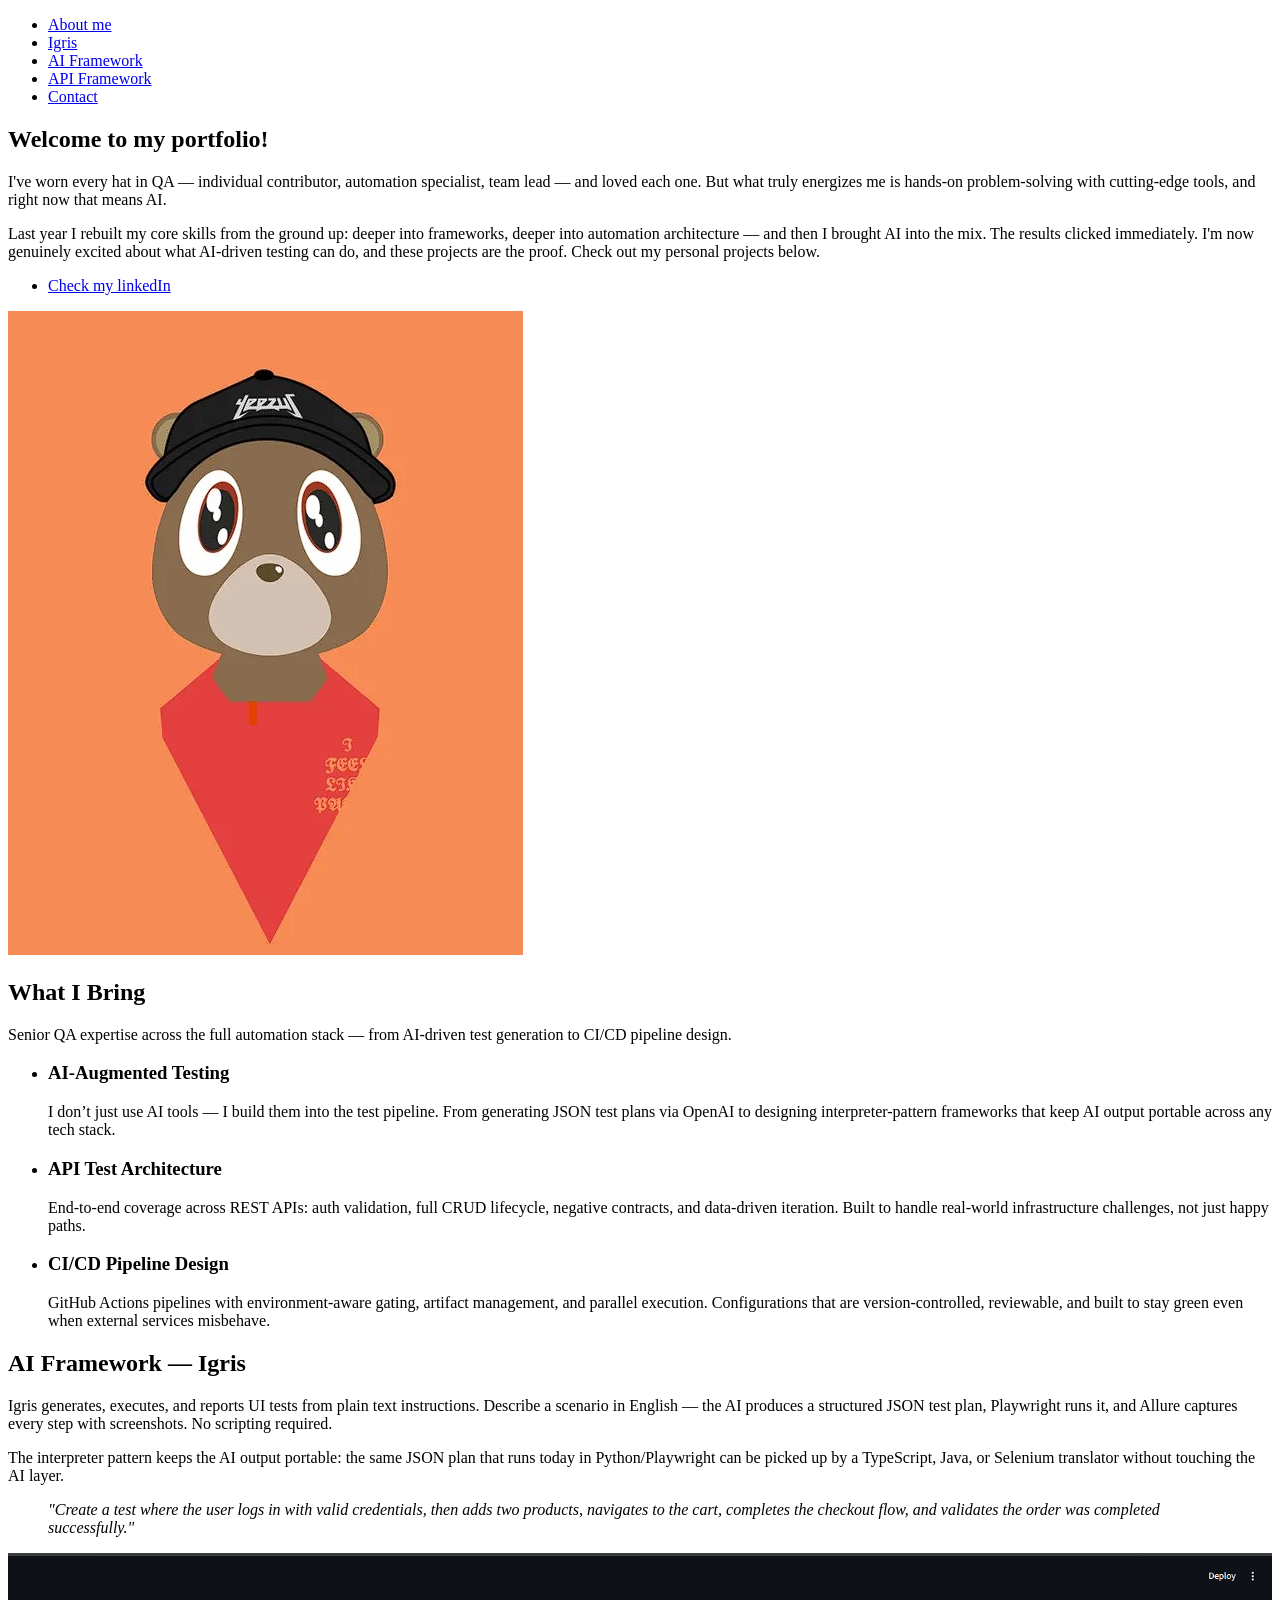
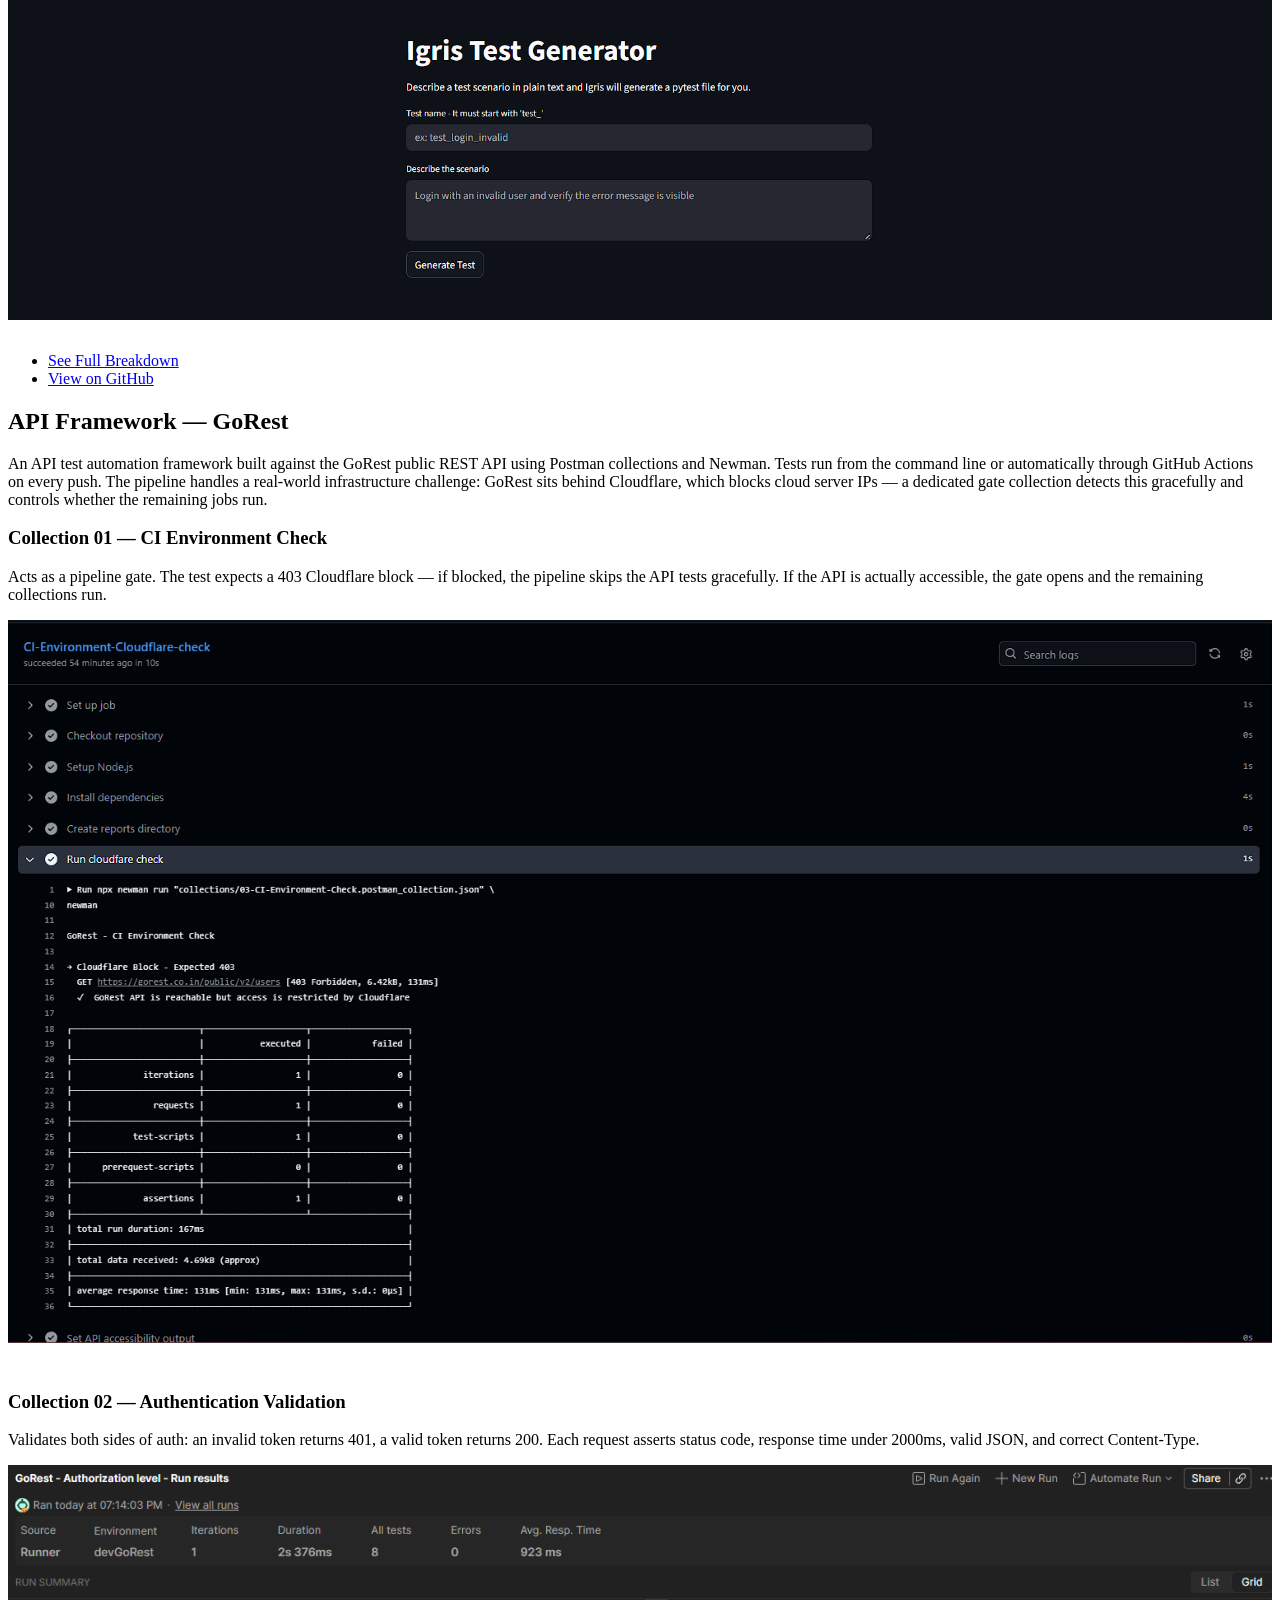
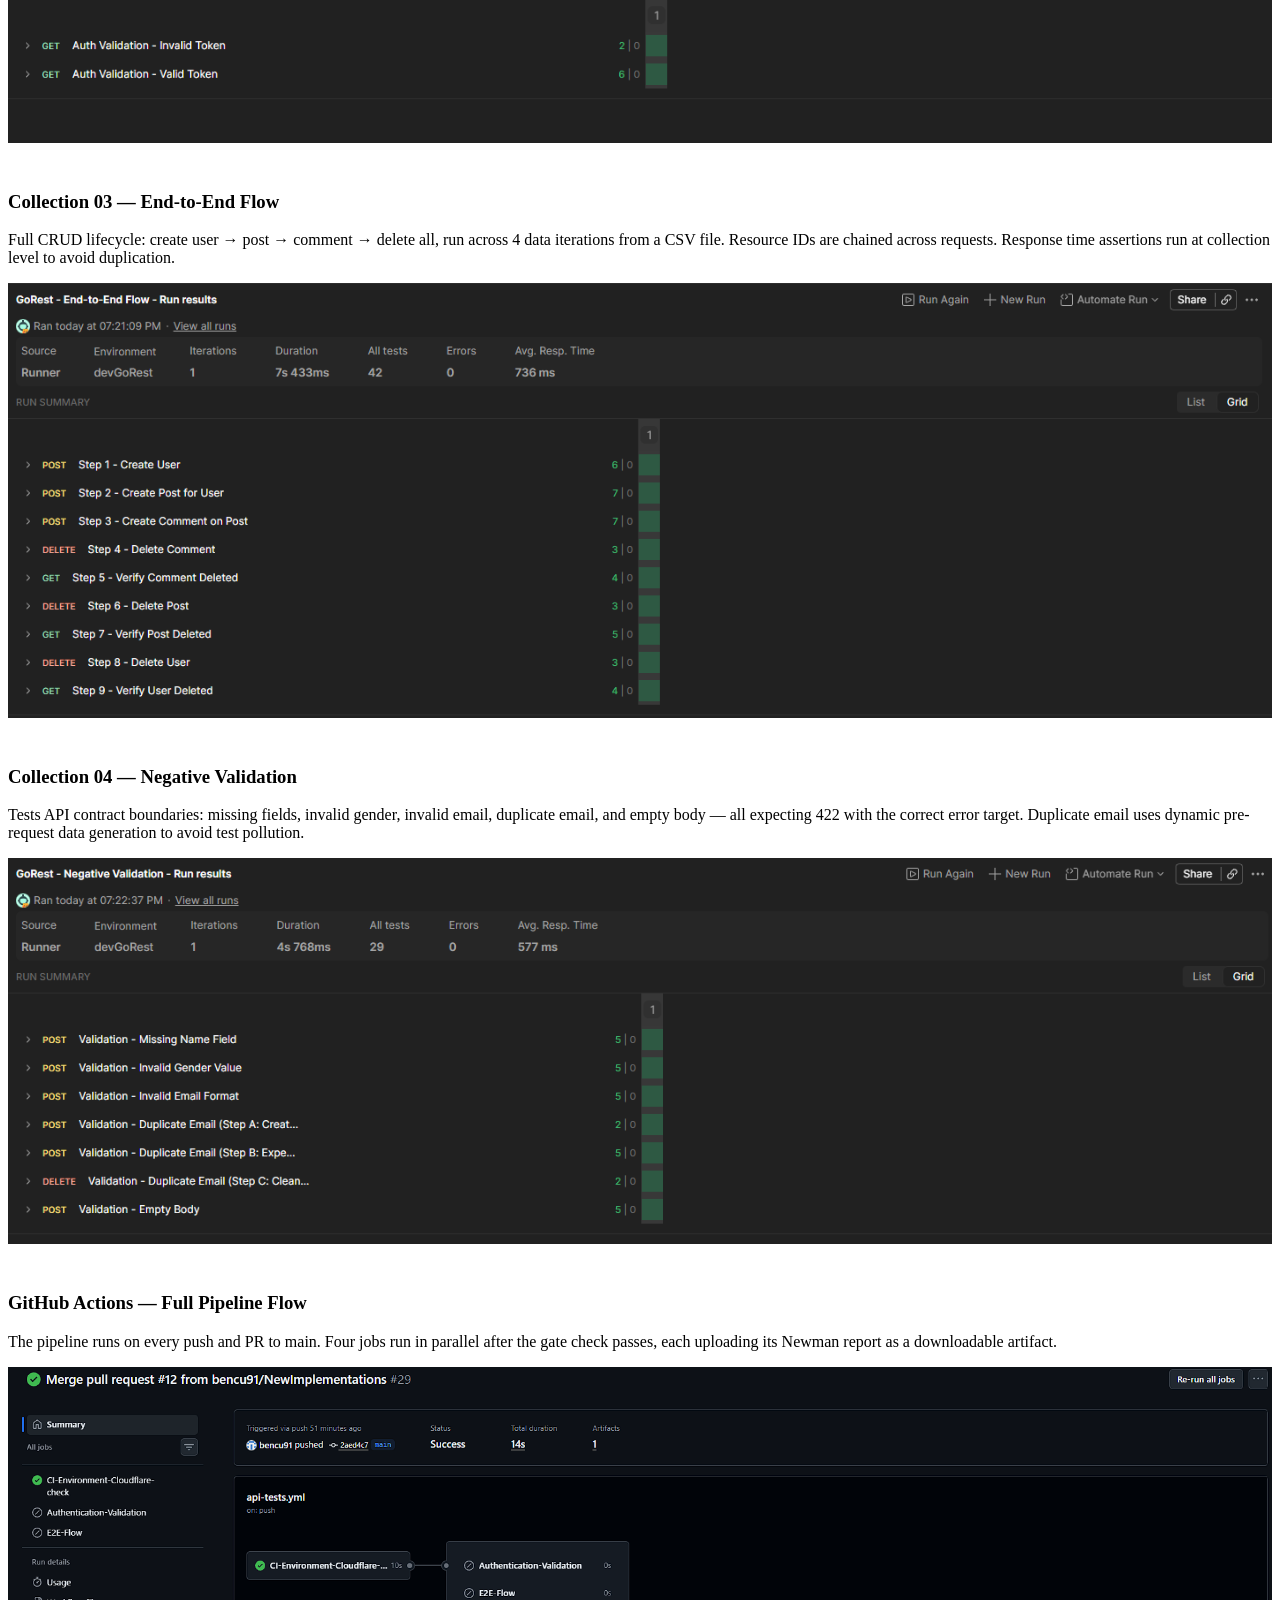
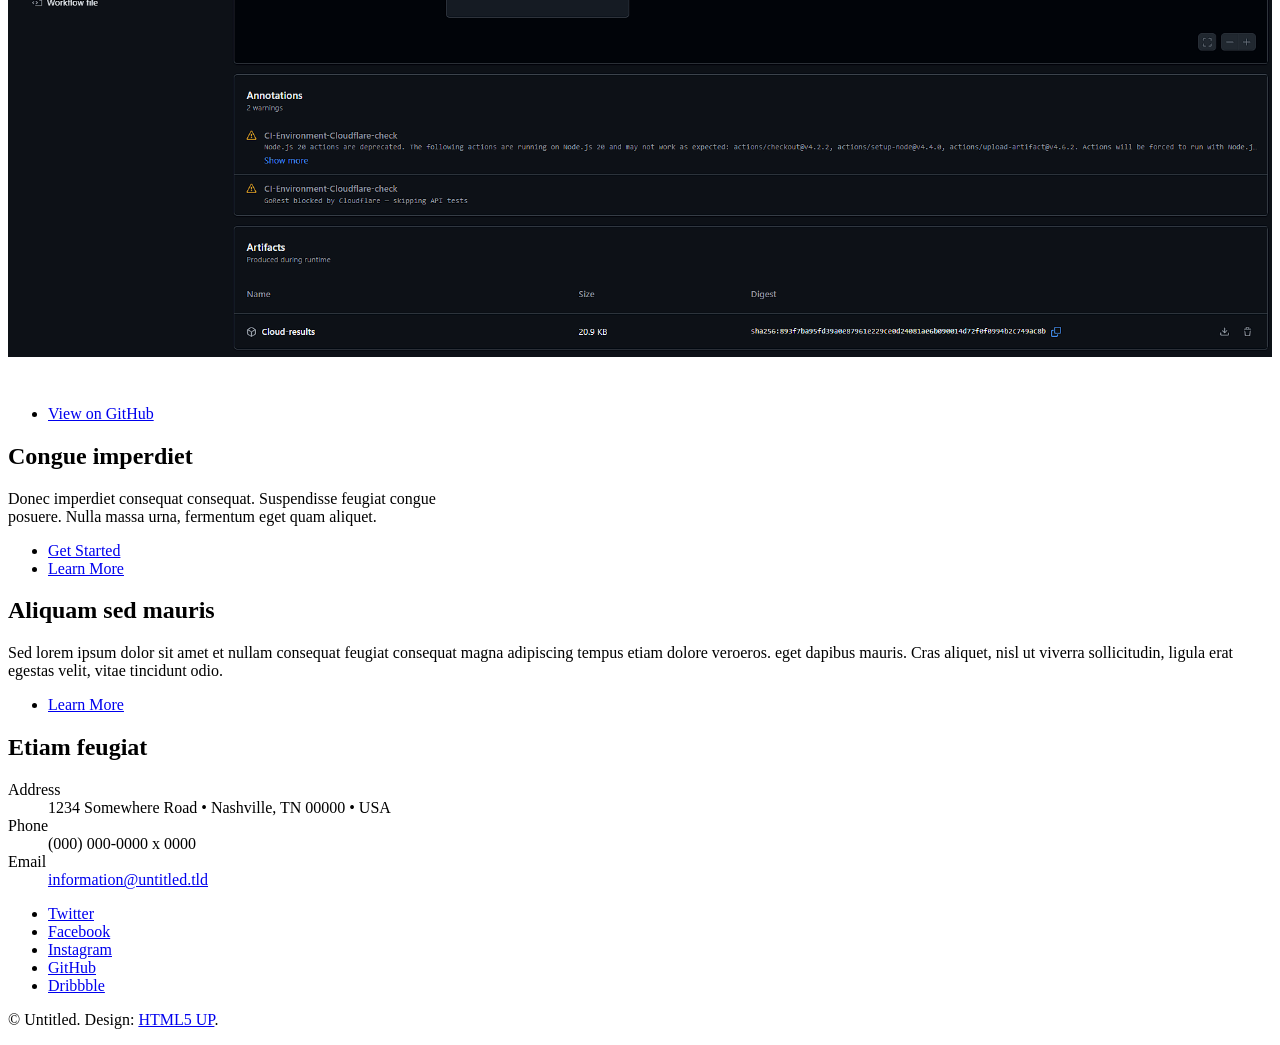
==== index.html @ 1e3c0af6 "v0" ====
<!DOCTYPE HTML>
<!--
	Stellar by HTML5 UP
	html5up.net | @ajlkn
	Free for personal and commercial use under the CCA 3.0 license (html5up.net/license)
-->
<html>
	<head>
		<title>Stellar by HTML5 UP</title>
		<meta charset="utf-8" />
		<meta name="viewport" content="width=device-width, initial-scale=1, user-scalable=no" />
		<link rel="stylesheet" href="assets/css/main.css" />
		<noscript><link rel="stylesheet" href="assets/css/noscript.css" /></noscript>
	</head>
	<body class="is-preload">

		<!-- Wrapper -->
			<div id="wrapper">

				<!-- Header -->
					<!-- <header id="header" class="alt">
						<span class="logo"><img src="images/logo.svg" alt="" /></span>
					</header> -->

				<!-- Nav -->
					<nav id="nav">
						<ul>
							<li><a href="#intro" class="active">About me</a></li>
							<li><a href="#first">Igris</a></li>
							<li><a href="#igris-demo">AI Framework</a></li>
							<li><a href="#second">API Framework</a></li>
							<li><a href="#cta">Contact</a></li>
						</ul>
					</nav>

				<!-- Main -->
					<div id="main">

						<!-- Introduction -->
							<section id="intro" class="main">
								<div class="spotlight">
									<div class="content">
										<header class="major">
											<h2>Welcome to my portfolio!</h2>
										</header>
										<p>I've worn every hat in QA — individual contributor, automation specialist, team lead — and loved each one.
										But what truly energizes me is hands-on problem-solving with cutting-edge tools, and right now that means AI.</p>
										<p>Last year I rebuilt my core skills from the ground up: deeper into frameworks, deeper into automation architecture —
										and then I brought AI into the mix. The results clicked immediately. I'm now genuinely excited about what AI-driven
										testing can do, and these projects are the proof. Check out my personal projects below.</p>
										<!-- <p> iykyk :( I'm looking for an opportunity to leverage the latest technologies and build AI-driven QA solutions —
										joining a team that values innovation and wants to transform how quality assurance works. Let's make great things</p> -->
										<ul class="actions">
											<li><a href="https://www.linkedin.com/in/argenis-bennett-976028137/" class="button">Check my linkedIn</a></li>
										</ul>
									</div>
									<span class="image"><img src="images/pic01.jpg" alt="" /></span>
								</div>
							</section>

						<!-- Skills Section -->
							<section id="first" class="main special">
								<header class="major">
									<h2>What I Bring</h2>
									<p>Senior QA expertise across the full automation stack — from AI-driven test generation to CI/CD pipeline design.</p>
								</header>
								<ul class="features">
									<li>
										<span class="icon solid major style1 fa-robot"></span>
										<h3>AI-Augmented Testing</h3>
										<p>I don’t just use AI tools — I build them into the test pipeline. From generating JSON test plans via OpenAI to designing interpreter-pattern frameworks that keep AI output portable across any tech stack.</p>
									</li>
									<li>
										<span class="icon solid major style3 fa-network-wired"></span>
										<h3>API Test Architecture</h3>
										<p>End-to-end coverage across REST APIs: auth validation, full CRUD lifecycle, negative contracts, and data-driven iteration. Built to handle real-world infrastructure challenges, not just happy paths.</p>
									</li>
									<li>
										<span class="icon solid major style5 fa-code-branch"></span>
										<h3>CI/CD Pipeline Design</h3>
										<p>GitHub Actions pipelines with environment-aware gating, artifact management, and parallel execution. Configurations that are version-controlled, reviewable, and built to stay green even when external services misbehave.</p>
									</li>
								</ul>
							</section>

						<!-- Igris Demo Walkthrough -->
							<section id="second" class="main">
								<header class="major">
									<h2>AI Framework — Igris</h2>
									<p>Igris generates, executes, and reports UI tests from plain text instructions. Describe a scenario in English — the AI produces a structured JSON test plan, Playwright runs it, and Allure captures every step with screenshots. No scripting required.</p>
									<p>The interpreter pattern keeps the AI output portable: the same JSON plan that runs today in Python/Playwright can be picked up by a TypeScript, Java, or Selenium translator without touching the AI layer.</p>
								</header>

								<blockquote><em>&quot;Create a test where the user logs in with valid credentials, then adds two products, navigates to the cart, completes the checkout flow, and validates the order was completed successfully.&quot;</em></blockquote>

								<img src="images/AI_Igris/01_streamlit_ui.png" alt="Streamlit UI" style="width:100%; border-radius:0; border:none; display:block; margin-bottom: 2em;" />

								<footer class="major">
									<ul class="actions special">
										<li><a href="AI_Framework.html" class="button primary">See Full Breakdown</a></li>
										<li><a href="#" class="button">View on GitHub</a></li>
									</ul>
								</footer>
							</section>

						<!-- API Framework Section -->
							<section id="second" class="main">
								<header class="major">
									<h2>API Framework — GoRest</h2>
									<p>An API test automation framework built against the GoRest public REST API using Postman collections and Newman. Tests run from the command line or automatically through GitHub Actions on every push. The pipeline handles a real-world infrastructure challenge: GoRest sits behind Cloudflare, which blocks cloud server IPs — a dedicated gate collection detects this gracefully and controls whether the remaining jobs run.</p>
								</header>

								<div style="margin-bottom: 3em;">
									<h3>Collection 01 — CI Environment Check</h3>
									<p>Acts as a pipeline gate. The test expects a 403 Cloudflare block — if blocked, the pipeline skips the API tests gracefully. If the API is actually accessible, the gate opens and the remaining collections run.</p>
									<img src="images/API_Framework/01_CloudFlare_validation.png" alt="Collection 01 Results" style="width:100%; border-radius:0; border:none; display:block;" />
								</div>

								<div style="margin-bottom: 3em;">
									<h3>Collection 02 — Authentication Validation</h3>
									<p>Validates both sides of auth: an invalid token returns 401, a valid token returns 200. Each request asserts status code, response time under 2000ms, valid JSON, and correct Content-Type.</p>
									<img src="images/API_Framework/02_auth_val.png" alt="Collection 02 Results" style="width:100%; border-radius:0; border:none; display:block;" />
								</div>

								<div style="margin-bottom: 3em;">
									<h3>Collection 03 — End-to-End Flow</h3>
									<p>Full CRUD lifecycle: create user → post → comment → delete all, run across 4 data iterations from a CSV file. Resource IDs are chained across requests. Response time assertions run at collection level to avoid duplication.</p>
									<img src="images/API_Framework/03_E2E_Flow.png" alt="Collection 03 Results" style="width:100%; border-radius:0; border:none; display:block;" />
								</div>

								<div style="margin-bottom: 3em;">
									<h3>Collection 04 — Negative Validation</h3>
									<p>Tests API contract boundaries: missing fields, invalid gender, invalid email, duplicate email, and empty body — all expecting 422 with the correct error target. Duplicate email uses dynamic pre-request data generation to avoid test pollution.</p>
									<img src="images/API_Framework/04_Negative_validations.png" alt="Collection 04 Results" style="width:100%; border-radius:0; border:none; display:block;" />
								</div>

								<div style="margin-bottom: 3em;">
									<h3>GitHub Actions — Full Pipeline Flow</h3>
									<p>The pipeline runs on every push and PR to main. Four jobs run in parallel after the gate check passes, each uploading its Newman report as a downloadable artifact.</p>
									<img src="images/API_Framework/GitHub-Actions_Flows.png" alt="GitHub Actions Flow" style="width:100%; border-radius:0; border:none; display:block;" />
								</div>

								<footer class="major">
									<ul class="actions special">
										<li><a href="https://github.com/bencu91/API_Demo_GoRest" class="button">View on GitHub</a></li>
									</ul>
								</footer>
							</section>

						<!-- Get Started -->
							<section id="cta" class="main special">
								<header class="major">
									<h2>Congue imperdiet</h2>
									<p>Donec imperdiet consequat consequat. Suspendisse feugiat congue<br />
									posuere. Nulla massa urna, fermentum eget quam aliquet.</p>
								</header>
								<footer class="major">
									<ul class="actions special">
										<li><a href="generic.html" class="button primary">Get Started</a></li>
										<li><a href="generic.html" class="button">Learn More</a></li>
									</ul>
								</footer>
							</section>

					</div>

				<!-- Footer -->
					<footer id="footer">
						<section>
							<h2>Aliquam sed mauris</h2>
							<p>Sed lorem ipsum dolor sit amet et nullam consequat feugiat consequat magna adipiscing tempus etiam dolore veroeros. eget dapibus mauris. Cras aliquet, nisl ut viverra sollicitudin, ligula erat egestas velit, vitae tincidunt odio.</p>
							<ul class="actions">
								<li><a href="generic.html" class="button">Learn More</a></li>
							</ul>
						</section>
						<section>
							<h2>Etiam feugiat</h2>
							<dl class="alt">
								<dt>Address</dt>
								<dd>1234 Somewhere Road &bull; Nashville, TN 00000 &bull; USA</dd>
								<dt>Phone</dt>
								<dd>(000) 000-0000 x 0000</dd>
								<dt>Email</dt>
								<dd><a href="#">information@untitled.tld</a></dd>
							</dl>
							<ul class="icons">
								<li><a href="#" class="icon brands fa-twitter alt"><span class="label">Twitter</span></a></li>
								<li><a href="#" class="icon brands fa-facebook-f alt"><span class="label">Facebook</span></a></li>
								<li><a href="#" class="icon brands fa-instagram alt"><span class="label">Instagram</span></a></li>
								<li><a href="#" class="icon brands fa-github alt"><span class="label">GitHub</span></a></li>
								<li><a href="#" class="icon brands fa-dribbble alt"><span class="label">Dribbble</span></a></li>
							</ul>
						</section>
						<p class="copyright">&copy; Untitled. Design: <a href="https://html5up.net">HTML5 UP</a>.</p>
					</footer>

			</div>

		<!-- Scripts -->
			<script src="assets/js/jquery.min.js"></script>
			<script src="assets/js/jquery.scrollex.min.js"></script>
			<script src="assets/js/jquery.scrolly.min.js"></script>
			<script src="assets/js/browser.min.js"></script>
			<script src="assets/js/breakpoints.min.js"></script>
			<script src="assets/js/util.js"></script>
			<script src="assets/js/main.js"></script>

	</body>
</html>
---- assets/css/main.css ----
@import url(fontawesome-all.min.css);
@import 'https://fonts.googleapis.com/css?family=Source+Sans+Pro:300,400';

/*
	Stellar by HTML5 UP
	html5up.net | @ajlkn
	Free for personal and commercial use under the CCA 3.0 license (html5up.net/license)
*/

html, body, div, span, applet, object,
iframe, h1, h2, h3, h4, h5, h6, p, blockquote,
pre, a, abbr, acronym, address, big, cite,
code, del, dfn, em, img, ins, kbd, q, s, samp,
small, strike, strong, sub, sup, tt, var, b,
u, i, center, dl, dt, dd, ol, ul, li, fieldset,
form, label, legend, table, caption, tbody,
tfoot, thead, tr, th, td, article, aside,
canvas, details, embed, figure, figcaption,
footer, header, hgroup, menu, nav, output, ruby,
section, summary, time, mark, audio, video {
	margin: 0;
	padding: 0;
	border: 0;
	font-size: 100%;
	font: inherit;
	vertical-align: baseline;}

article, aside, details, figcaption, figure,
footer, header, hgroup, menu, nav, section {
	display: block;}

body {
	line-height: 1;
}

ol, ul {
	list-style: none;
}

blockquote, q {
	quotes: none;
}

	blockquote:before, blockquote:after, q:before, q:after {
		content: '';
		content: none;
	}

table {
	border-collapse: collapse;
	border-spacing: 0;
}

body {
	-webkit-text-size-adjust: none;
}

mark {
	background-color: transparent;
	color: inherit;
}

input::-moz-focus-inner {
	border: 0;
	padding: 0;
}

input, select, textarea {
	-moz-appearance: none;
	-webkit-appearance: none;
	-ms-appearance: none;
	appearance: none;
}

/* Basic */

	@-ms-viewport {
		width: device-width;
	}

	body {
		-ms-overflow-style: scrollbar;
	}

	@media screen and (max-width: 480px) {

		html, body {
			min-width: 320px;
		}

	}

	html {
		box-sizing: border-box;
	}

	*, *:before, *:after {
		box-sizing: inherit;
	}

	body {
		background-color: #935d8c;
		background-image: url("images/overlay.png"), -moz-linear-gradient(45deg, #e37682 15%, #5f4d93 85%);
		background-image: url("images/overlay.png"), -webkit-linear-gradient(45deg, #e37682 15%, #5f4d93 85%);
		background-image: url("images/overlay.png"), -ms-linear-gradient(45deg, #e37682 15%, #5f4d93 85%);
		background-image: url("images/overlay.png"), linear-gradient(45deg, #e37682 15%, #5f4d93 85%);
	}

		body.is-preload *, body.is-preload *:before, body.is-preload *:after {
			-moz-animation: none !important;
			-webkit-animation: none !important;
			-ms-animation: none !important;
			animation: none !important;
			-moz-transition: none !important;
			-webkit-transition: none !important;
			-ms-transition: none !important;
			transition: none !important;
		}

/* Type */

	body {
		background-color: #935d8c;
		color: rgba(255, 255, 255, 0.65);
	}

	body, input, select, textarea {
		font-family: "Source Sans Pro", Helvetica, sans-serif;
		font-size: 17pt;
		font-weight: 300;
		line-height: 1.65;
	}

		@media screen and (max-width: 1680px) {

			body, input, select, textarea {
				font-size: 14pt;
			}

		}

		@media screen and (max-width: 1280px) {

			body, input, select, textarea {
				font-size: 12pt;
			}

		}

		@media screen and (max-width: 360px) {

			body, input, select, textarea {
				font-size: 11pt;
			}

		}

	a {
		-moz-transition: color 0.2s ease, border-bottom 0.2s ease;
		-webkit-transition: color 0.2s ease, border-bottom 0.2s ease;
		-ms-transition: color 0.2s ease, border-bottom 0.2s ease;
		transition: color 0.2s ease, border-bottom 0.2s ease;
		text-decoration: none;
		border-bottom: dotted 1px;
		color: inherit;
	}

		a:hover {
			border-bottom-color: transparent;
		}

	strong, b {
		font-weight: 400;
	}

	em, i {
		font-style: italic;
	}

	p {
		margin: 0 0 2em 0;
	}

		p.content {
			-moz-columns: 20em 2;
			-webkit-columns: 20em 2;
			-ms-columns: 20em 2;
			columns: 20em 2;
			-moz-column-gap: 2em;
			-webkit-column-gap: 2em;
			-ms-column-gap: 2em;
			column-gap: 2em;
			text-align: justify;
		}

	h1, h2, h3, h4, h5, h6 {
		font-weight: 300;
		line-height: 1.5;
		margin: 0 0 0.7em 0;
		letter-spacing: -0.025em;
	}

		h1 a, h2 a, h3 a, h4 a, h5 a, h6 a {
			color: inherit;
			text-decoration: none;
		}

	h1 {
		font-size: 2.5em;
		line-height: 1.2;
	}

	h2 {
		font-size: 1.5em;
	}

	h3 {
		font-size: 1.25em;
	}

	h4 {
		font-size: 1.1em;
	}

	h5 {
		font-size: 0.9em;
	}

	h6 {
		font-size: 0.7em;
	}

	@media screen and (max-width: 736px) {

		h1 {
			font-size: 2em;
		}

	}

	sub {
		font-size: 0.8em;
		position: relative;
		top: 0.5em;
	}

	sup {
		font-size: 0.8em;
		position: relative;
		top: -0.5em;
	}

	blockquote {
		border-left: solid 4px;
		font-style: italic;
		margin: 0 0 2em 0;
		padding: 0.5em 0 0.5em 2em;
	}

	code {
		border-radius: 8px;
		border: solid 1px;
		font-family: "Courier New", monospace;
		font-size: 0.9em;
		margin: 0 0.25em;
		padding: 0.25em 0.65em;
	}

	pre {
		-webkit-overflow-scrolling: touch;
		font-family: "Courier New", monospace;
		font-size: 0.9em;
		margin: 0 0 2em 0;
	}

		pre code {
			display: block;
			line-height: 1.75;
			padding: 1em 1.5em;
			overflow-x: auto;
		}

	hr {
		border: 0;
		border-bottom: solid 1px;
		margin: 2em 0;
	}

		hr.major {
			margin: 3em 0;
		}

	.align-left {
		text-align: left;
	}

	.align-center {
		text-align: center;
	}

	.align-right {
		text-align: right;
	}

	input, select, textarea {
		color: #ffffff;
	}

	a:hover {
		color: #ffffff;
	}

	strong, b {
		color: #ffffff;
	}

	h1, h2, h3, h4, h5, h6 {
		color: #ffffff;
	}

	blockquote {
		border-left-color: rgba(255, 255, 255, 0.35);
	}

	code {
		background: rgba(255, 255, 255, 0.075);
		border-color: rgba(255, 255, 255, 0.35);
	}

	hr {
		border-bottom-color: rgba(255, 255, 255, 0.35);
	}

/* Row */

	.row {
		display: flex;
		flex-wrap: wrap;
		box-sizing: border-box;
		align-items: stretch;
	}

		.row > * {
			box-sizing: border-box;
		}

		.row.gtr-uniform > * > :last-child {
			margin-bottom: 0;
		}

		.row.aln-left {
			justify-content: flex-start;
		}

		.row.aln-center {
			justify-content: center;
		}

		.row.aln-right {
			justify-content: flex-end;
		}

		.row.aln-top {
			align-items: flex-start;
		}

		.row.aln-middle {
			align-items: center;
		}

		.row.aln-bottom {
			align-items: flex-end;
		}

		.row > .imp {
			order: -1;
		}

		.row > .col-1 {
			width: 8.33333%;
		}

		.row > .off-1 {
			margin-left: 8.33333%;
		}

		.row > .col-2 {
			width: 16.66667%;
		}

		.row > .off-2 {
			margin-left: 16.66667%;
		}

		.row > .col-3 {
			width: 25%;
		}

		.row > .off-3 {
			margin-left: 25%;
		}

		.row > .col-4 {
			width: 33.33333%;
		}

		.row > .off-4 {
			margin-left: 33.33333%;
		}

		.row > .col-5 {
			width: 41.66667%;
		}

		.row > .off-5 {
			margin-left: 41.66667%;
		}

		.row > .col-6 {
			width: 50%;
		}

		.row > .off-6 {
			margin-left: 50%;
		}

		.row > .col-7 {
			width: 58.33333%;
		}

		.row > .off-7 {
			margin-left: 58.33333%;
		}

		.row > .col-8 {
			width: 66.66667%;
		}

		.row > .off-8 {
			margin-left: 66.66667%;
		}

		.row > .col-9 {
			width: 75%;
		}

		.row > .off-9 {
			margin-left: 75%;
		}

		.row > .col-10 {
			width: 83.33333%;
		}

		.row > .off-10 {
			margin-left: 83.33333%;
		}

		.row > .col-11 {
			width: 91.66667%;
		}

		.row > .off-11 {
			margin-left: 91.66667%;
		}

		.row > .col-12 {
			width: 100%;
		}

		.row > .off-12 {
			margin-left: 100%;
		}

		.row.gtr-0 {
			margin-top: 0;
			margin-left: 0em;
		}

			.row.gtr-0 > * {
				padding: 0 0 0 0em;
			}

			.row.gtr-0.gtr-uniform {
				margin-top: 0em;
			}

				.row.gtr-0.gtr-uniform > * {
					padding-top: 0em;
				}

		.row.gtr-25 {
			margin-top: 0;
			margin-left: -0.375em;
		}

			.row.gtr-25 > * {
				padding: 0 0 0 0.375em;
			}

			.row.gtr-25.gtr-uniform {
				margin-top: -0.375em;
			}

				.row.gtr-25.gtr-uniform > * {
					padding-top: 0.375em;
				}

		.row.gtr-50 {
			margin-top: 0;
			margin-left: -0.75em;
		}

			.row.gtr-50 > * {
				padding: 0 0 0 0.75em;
			}

			.row.gtr-50.gtr-uniform {
				margin-top: -0.75em;
			}

				.row.gtr-50.gtr-uniform > * {
					padding-top: 0.75em;
				}

		.row {
			margin-top: 0;
			margin-left: -1.5em;
		}

			.row > * {
				padding: 0 0 0 1.5em;
			}

			.row.gtr-uniform {
				margin-top: -1.5em;
			}

				.row.gtr-uniform > * {
					padding-top: 1.5em;
				}

		.row.gtr-150 {
			margin-top: 0;
			margin-left: -2.25em;
		}

			.row.gtr-150 > * {
				padding: 0 0 0 2.25em;
			}

			.row.gtr-150.gtr-uniform {
				margin-top: -2.25em;
			}

				.row.gtr-150.gtr-uniform > * {
					padding-top: 2.25em;
				}

		.row.gtr-200 {
			margin-top: 0;
			margin-left: -3em;
		}

			.row.gtr-200 > * {
				padding: 0 0 0 3em;
			}

			.row.gtr-200.gtr-uniform {
				margin-top: -3em;
			}

				.row.gtr-200.gtr-uniform > * {
					padding-top: 3em;
				}

		@media screen and (max-width: 1680px) {

			.row {
				display: flex;
				flex-wrap: wrap;
				box-sizing: border-box;
				align-items: stretch;
			}

				.row > * {
					box-sizing: border-box;
				}

				.row.gtr-uniform > * > :last-child {
					margin-bottom: 0;
				}

				.row.aln-left {
					justify-content: flex-start;
				}

				.row.aln-center {
					justify-content: center;
				}

				.row.aln-right {
					justify-content: flex-end;
				}

				.row.aln-top {
					align-items: flex-start;
				}

				.row.aln-middle {
					align-items: center;
				}

				.row.aln-bottom {
					align-items: flex-end;
				}

				.row > .imp-xlarge {
					order: -1;
				}

				.row > .col-1-xlarge {
					width: 8.33333%;
				}

				.row > .off-1-xlarge {
					margin-left: 8.33333%;
				}

				.row > .col-2-xlarge {
					width: 16.66667%;
				}

				.row > .off-2-xlarge {
					margin-left: 16.66667%;
				}

				.row > .col-3-xlarge {
					width: 25%;
				}

				.row > .off-3-xlarge {
					margin-left: 25%;
				}

				.row > .col-4-xlarge {
					width: 33.33333%;
				}

				.row > .off-4-xlarge {
					margin-left: 33.33333%;
				}

				.row > .col-5-xlarge {
					width: 41.66667%;
				}

				.row > .off-5-xlarge {
					margin-left: 41.66667%;
				}

				.row > .col-6-xlarge {
					width: 50%;
				}

				.row > .off-6-xlarge {
					margin-left: 50%;
				}

				.row > .col-7-xlarge {
					width: 58.33333%;
				}

				.row > .off-7-xlarge {
					margin-left: 58.33333%;
				}

				.row > .col-8-xlarge {
					width: 66.66667%;
				}

				.row > .off-8-xlarge {
					margin-left: 66.66667%;
				}

				.row > .col-9-xlarge {
					width: 75%;
				}

				.row > .off-9-xlarge {
					margin-left: 75%;
				}

				.row > .col-10-xlarge {
					width: 83.33333%;
				}

				.row > .off-10-xlarge {
					margin-left: 83.33333%;
				}

				.row > .col-11-xlarge {
					width: 91.66667%;
				}

				.row > .off-11-xlarge {
					margin-left: 91.66667%;
				}

				.row > .col-12-xlarge {
					width: 100%;
				}

				.row > .off-12-xlarge {
					margin-left: 100%;
				}

				.row.gtr-0 {
					margin-top: 0;
					margin-left: 0em;
				}

					.row.gtr-0 > * {
						padding: 0 0 0 0em;
					}

					.row.gtr-0.gtr-uniform {
						margin-top: 0em;
					}

						.row.gtr-0.gtr-uniform > * {
							padding-top: 0em;
						}

				.row.gtr-25 {
					margin-top: 0;
					margin-left: -0.375em;
				}

					.row.gtr-25 > * {
						padding: 0 0 0 0.375em;
					}

					.row.gtr-25.gtr-uniform {
						margin-top: -0.375em;
					}

						.row.gtr-25.gtr-uniform > * {
							padding-top: 0.375em;
						}

				.row.gtr-50 {
					margin-top: 0;
					margin-left: -0.75em;
				}

					.row.gtr-50 > * {
						padding: 0 0 0 0.75em;
					}

					.row.gtr-50.gtr-uniform {
						margin-top: -0.75em;
					}

						.row.gtr-50.gtr-uniform > * {
							padding-top: 0.75em;
						}

				.row {
					margin-top: 0;
					margin-left: -1.5em;
				}

					.row > * {
						padding: 0 0 0 1.5em;
					}

					.row.gtr-uniform {
						margin-top: -1.5em;
					}

						.row.gtr-uniform > * {
							padding-top: 1.5em;
						}

				.row.gtr-150 {
					margin-top: 0;
					margin-left: -2.25em;
				}

					.row.gtr-150 > * {
						padding: 0 0 0 2.25em;
					}

					.row.gtr-150.gtr-uniform {
						margin-top: -2.25em;
					}

						.row.gtr-150.gtr-uniform > * {
							padding-top: 2.25em;
						}

				.row.gtr-200 {
					margin-top: 0;
					margin-left: -3em;
				}

					.row.gtr-200 > * {
						padding: 0 0 0 3em;
					}

					.row.gtr-200.gtr-uniform {
						margin-top: -3em;
					}

						.row.gtr-200.gtr-uniform > * {
							padding-top: 3em;
						}

		}

		@media screen and (max-width: 1280px) {

			.row {
				display: flex;
				flex-wrap: wrap;
				box-sizing: border-box;
				align-items: stretch;
			}

				.row > * {
					box-sizing: border-box;
				}

				.row.gtr-uniform > * > :last-child {
					margin-bottom: 0;
				}

				.row.aln-left {
					justify-content: flex-start;
				}

				.row.aln-center {
					justify-content: center;
				}

				.row.aln-right {
					justify-content: flex-end;
				}

				.row.aln-top {
					align-items: flex-start;
				}

				.row.aln-middle {
					align-items: center;
				}

				.row.aln-bottom {
					align-items: flex-end;
				}

				.row > .imp-large {
					order: -1;
				}

				.row > .col-1-large {
					width: 8.33333%;
				}

				.row > .off-1-large {
					margin-left: 8.33333%;
				}

				.row > .col-2-large {
					width: 16.66667%;
				}

				.row > .off-2-large {
					margin-left: 16.66667%;
				}

				.row > .col-3-large {
					width: 25%;
				}

				.row > .off-3-large {
					margin-left: 25%;
				}

				.row > .col-4-large {
					width: 33.33333%;
				}

				.row > .off-4-large {
					margin-left: 33.33333%;
				}

				.row > .col-5-large {
					width: 41.66667%;
				}

				.row > .off-5-large {
					margin-left: 41.66667%;
				}

				.row > .col-6-large {
					width: 50%;
				}

				.row > .off-6-large {
					margin-left: 50%;
				}

				.row > .col-7-large {
					width: 58.33333%;
				}

				.row > .off-7-large {
					margin-left: 58.33333%;
				}

				.row > .col-8-large {
					width: 66.66667%;
				}

				.row > .off-8-large {
					margin-left: 66.66667%;
				}

				.row > .col-9-large {
					width: 75%;
				}

				.row > .off-9-large {
					margin-left: 75%;
				}

				.row > .col-10-large {
					width: 83.33333%;
				}

				.row > .off-10-large {
					margin-left: 83.33333%;
				}

				.row > .col-11-large {
					width: 91.66667%;
				}

				.row > .off-11-large {
					margin-left: 91.66667%;
				}

				.row > .col-12-large {
					width: 100%;
				}

				.row > .off-12-large {
					margin-left: 100%;
				}

				.row.gtr-0 {
					margin-top: 0;
					margin-left: 0em;
				}

					.row.gtr-0 > * {
						padding: 0 0 0 0em;
					}

					.row.gtr-0.gtr-uniform {
						margin-top: 0em;
					}

						.row.gtr-0.gtr-uniform > * {
							padding-top: 0em;
						}

				.row.gtr-25 {
					margin-top: 0;
					margin-left: -0.375em;
				}

					.row.gtr-25 > * {
						padding: 0 0 0 0.375em;
					}

					.row.gtr-25.gtr-uniform {
						margin-top: -0.375em;
					}

						.row.gtr-25.gtr-uniform > * {
							padding-top: 0.375em;
						}

				.row.gtr-50 {
					margin-top: 0;
					margin-left: -0.75em;
				}

					.row.gtr-50 > * {
						padding: 0 0 0 0.75em;
					}

					.row.gtr-50.gtr-uniform {
						margin-top: -0.75em;
					}

						.row.gtr-50.gtr-uniform > * {
							padding-top: 0.75em;
						}

				.row {
					margin-top: 0;
					margin-left: -1.5em;
				}

					.row > * {
						padding: 0 0 0 1.5em;
					}

					.row.gtr-uniform {
						margin-top: -1.5em;
					}

						.row.gtr-uniform > * {
							padding-top: 1.5em;
						}

				.row.gtr-150 {
					margin-top: 0;
					margin-left: -2.25em;
				}

					.row.gtr-150 > * {
						padding: 0 0 0 2.25em;
					}

					.row.gtr-150.gtr-uniform {
						margin-top: -2.25em;
					}

						.row.gtr-150.gtr-uniform > * {
							padding-top: 2.25em;
						}

				.row.gtr-200 {
					margin-top: 0;
					margin-left: -3em;
				}

					.row.gtr-200 > * {
						padding: 0 0 0 3em;
					}

					.row.gtr-200.gtr-uniform {
						margin-top: -3em;
					}

						.row.gtr-200.gtr-uniform > * {
							padding-top: 3em;
						}

		}

		@media screen and (max-width: 980px) {

			.row {
				display: flex;
				flex-wrap: wrap;
				box-sizing: border-box;
				align-items: stretch;
			}

				.row > * {
					box-sizing: border-box;
				}

				.row.gtr-uniform > * > :last-child {
					margin-bottom: 0;
				}

				.row.aln-left {
					justify-content: flex-start;
				}

				.row.aln-center {
					justify-content: center;
				}

				.row.aln-right {
					justify-content: flex-end;
				}

				.row.aln-top {
					align-items: flex-start;
				}

				.row.aln-middle {
					align-items: center;
				}

				.row.aln-bottom {
					align-items: flex-end;
				}

				.row > .imp-medium {
					order: -1;
				}

				.row > .col-1-medium {
					width: 8.33333%;
				}

				.row > .off-1-medium {
					margin-left: 8.33333%;
				}

				.row > .col-2-medium {
					width: 16.66667%;
				}

				.row > .off-2-medium {
					margin-left: 16.66667%;
				}

				.row > .col-3-medium {
					width: 25%;
				}

				.row > .off-3-medium {
					margin-left: 25%;
				}

				.row > .col-4-medium {
					width: 33.33333%;
				}

				.row > .off-4-medium {
					margin-left: 33.33333%;
				}

				.row > .col-5-medium {
					width: 41.66667%;
				}

				.row > .off-5-medium {
					margin-left: 41.66667%;
				}

				.row > .col-6-medium {
					width: 50%;
				}

				.row > .off-6-medium {
					margin-left: 50%;
				}

				.row > .col-7-medium {
					width: 58.33333%;
				}

				.row > .off-7-medium {
					margin-left: 58.33333%;
				}

				.row > .col-8-medium {
					width: 66.66667%;
				}

				.row > .off-8-medium {
					margin-left: 66.66667%;
				}

				.row > .col-9-medium {
					width: 75%;
				}

				.row > .off-9-medium {
					margin-left: 75%;
				}

				.row > .col-10-medium {
					width: 83.33333%;
				}

				.row > .off-10-medium {
					margin-left: 83.33333%;
				}

				.row > .col-11-medium {
					width: 91.66667%;
				}

				.row > .off-11-medium {
					margin-left: 91.66667%;
				}

				.row > .col-12-medium {
					width: 100%;
				}

				.row > .off-12-medium {
					margin-left: 100%;
				}

				.row.gtr-0 {
					margin-top: 0;
					margin-left: 0em;
				}

					.row.gtr-0 > * {
						padding: 0 0 0 0em;
					}

					.row.gtr-0.gtr-uniform {
						margin-top: 0em;
					}

						.row.gtr-0.gtr-uniform > * {
							padding-top: 0em;
						}

				.row.gtr-25 {
					margin-top: 0;
					margin-left: -0.375em;
				}

					.row.gtr-25 > * {
						padding: 0 0 0 0.375em;
					}

					.row.gtr-25.gtr-uniform {
						margin-top: -0.375em;
					}

						.row.gtr-25.gtr-uniform > * {
							padding-top: 0.375em;
						}

				.row.gtr-50 {
					margin-top: 0;
					margin-left: -0.75em;
				}

					.row.gtr-50 > * {
						padding: 0 0 0 0.75em;
					}

					.row.gtr-50.gtr-uniform {
						margin-top: -0.75em;
					}

						.row.gtr-50.gtr-uniform > * {
							padding-top: 0.75em;
						}

				.row {
					margin-top: 0;
					margin-left: -1.5em;
				}

					.row > * {
						padding: 0 0 0 1.5em;
					}

					.row.gtr-uniform {
						margin-top: -1.5em;
					}

						.row.gtr-uniform > * {
							padding-top: 1.5em;
						}

				.row.gtr-150 {
					margin-top: 0;
					margin-left: -2.25em;
				}

					.row.gtr-150 > * {
						padding: 0 0 0 2.25em;
					}

					.row.gtr-150.gtr-uniform {
						margin-top: -2.25em;
					}

						.row.gtr-150.gtr-uniform > * {
							padding-top: 2.25em;
						}

				.row.gtr-200 {
					margin-top: 0;
					margin-left: -3em;
				}

					.row.gtr-200 > * {
						padding: 0 0 0 3em;
					}

					.row.gtr-200.gtr-uniform {
						margin-top: -3em;
					}

						.row.gtr-200.gtr-uniform > * {
							padding-top: 3em;
						}

		}

		@media screen and (max-width: 736px) {

			.row {
				display: flex;
				flex-wrap: wrap;
				box-sizing: border-box;
				align-items: stretch;
			}

				.row > * {
					box-sizing: border-box;
				}

				.row.gtr-uniform > * > :last-child {
					margin-bottom: 0;
				}

				.row.aln-left {
					justify-content: flex-start;
				}

				.row.aln-center {
					justify-content: center;
				}

				.row.aln-right {
					justify-content: flex-end;
				}

				.row.aln-top {
					align-items: flex-start;
				}

				.row.aln-middle {
					align-items: center;
				}

				.row.aln-bottom {
					align-items: flex-end;
				}

				.row > .imp-small {
					order: -1;
				}

				.row > .col-1-small {
					width: 8.33333%;
				}

				.row > .off-1-small {
					margin-left: 8.33333%;
				}

				.row > .col-2-small {
					width: 16.66667%;
				}

				.row > .off-2-small {
					margin-left: 16.66667%;
				}

				.row > .col-3-small {
					width: 25%;
				}

				.row > .off-3-small {
					margin-left: 25%;
				}

				.row > .col-4-small {
					width: 33.33333%;
				}

				.row > .off-4-small {
					margin-left: 33.33333%;
				}

				.row > .col-5-small {
					width: 41.66667%;
				}

				.row > .off-5-small {
					margin-left: 41.66667%;
				}

				.row > .col-6-small {
					width: 50%;
				}

				.row > .off-6-small {
					margin-left: 50%;
				}

				.row > .col-7-small {
					width: 58.33333%;
				}

				.row > .off-7-small {
					margin-left: 58.33333%;
				}

				.row > .col-8-small {
					width: 66.66667%;
				}

				.row > .off-8-small {
					margin-left: 66.66667%;
				}

				.row > .col-9-small {
					width: 75%;
				}

				.row > .off-9-small {
					margin-left: 75%;
				}

				.row > .col-10-small {
					width: 83.33333%;
				}

				.row > .off-10-small {
					margin-left: 83.33333%;
				}

				.row > .col-11-small {
					width: 91.66667%;
				}

				.row > .off-11-small {
					margin-left: 91.66667%;
				}

				.row > .col-12-small {
					width: 100%;
				}

				.row > .off-12-small {
					margin-left: 100%;
				}

				.row.gtr-0 {
					margin-top: 0;
					margin-left: 0em;
				}

					.row.gtr-0 > * {
						padding: 0 0 0 0em;
					}

					.row.gtr-0.gtr-uniform {
						margin-top: 0em;
					}

						.row.gtr-0.gtr-uniform > * {
							padding-top: 0em;
						}

				.row.gtr-25 {
					margin-top: 0;
					margin-left: -0.25em;
				}

					.row.gtr-25 > * {
						padding: 0 0 0 0.25em;
					}

					.row.gtr-25.gtr-uniform {
						margin-top: -0.25em;
					}

						.row.gtr-25.gtr-uniform > * {
							padding-top: 0.25em;
						}

				.row.gtr-50 {
					margin-top: 0;
					margin-left: -0.5em;
				}

					.row.gtr-50 > * {
						padding: 0 0 0 0.5em;
					}

					.row.gtr-50.gtr-uniform {
						margin-top: -0.5em;
					}

						.row.gtr-50.gtr-uniform > * {
							padding-top: 0.5em;
						}

				.row {
					margin-top: 0;
					margin-left: -1em;
				}

					.row > * {
						padding: 0 0 0 1em;
					}

					.row.gtr-uniform {
						margin-top: -1em;
					}

						.row.gtr-uniform > * {
							padding-top: 1em;
						}

				.row.gtr-150 {
					margin-top: 0;
					margin-left: -1.5em;
				}

					.row.gtr-150 > * {
						padding: 0 0 0 1.5em;
					}

					.row.gtr-150.gtr-uniform {
						margin-top: -1.5em;
					}

						.row.gtr-150.gtr-uniform > * {
							padding-top: 1.5em;
						}

				.row.gtr-200 {
					margin-top: 0;
					margin-left: -2em;
				}

					.row.gtr-200 > * {
						padding: 0 0 0 2em;
					}

					.row.gtr-200.gtr-uniform {
						margin-top: -2em;
					}

						.row.gtr-200.gtr-uniform > * {
							padding-top: 2em;
						}

		}

		@media screen and (max-width: 480px) {

			.row {
				display: flex;
				flex-wrap: wrap;
				box-sizing: border-box;
				align-items: stretch;
			}

				.row > * {
					box-sizing: border-box;
				}

				.row.gtr-uniform > * > :last-child {
					margin-bottom: 0;
				}

				.row.aln-left {
					justify-content: flex-start;
				}

				.row.aln-center {
					justify-content: center;
				}

				.row.aln-right {
					justify-content: flex-end;
				}

				.row.aln-top {
					align-items: flex-start;
				}

				.row.aln-middle {
					align-items: center;
				}

				.row.aln-bottom {
					align-items: flex-end;
				}

				.row > .imp-xsmall {
					order: -1;
				}

				.row > .col-1-xsmall {
					width: 8.33333%;
				}

				.row > .off-1-xsmall {
					margin-left: 8.33333%;
				}

				.row > .col-2-xsmall {
					width: 16.66667%;
				}

				.row > .off-2-xsmall {
					margin-left: 16.66667%;
				}

				.row > .col-3-xsmall {
					width: 25%;
				}

				.row > .off-3-xsmall {
					margin-left: 25%;
				}

				.row > .col-4-xsmall {
					width: 33.33333%;
				}

				.row > .off-4-xsmall {
					margin-left: 33.33333%;
				}

				.row > .col-5-xsmall {
					width: 41.66667%;
				}

				.row > .off-5-xsmall {
					margin-left: 41.66667%;
				}

				.row > .col-6-xsmall {
					width: 50%;
				}

				.row > .off-6-xsmall {
					margin-left: 50%;
				}

				.row > .col-7-xsmall {
					width: 58.33333%;
				}

				.row > .off-7-xsmall {
					margin-left: 58.33333%;
				}

				.row > .col-8-xsmall {
					width: 66.66667%;
				}

				.row > .off-8-xsmall {
					margin-left: 66.66667%;
				}

				.row > .col-9-xsmall {
					width: 75%;
				}

				.row > .off-9-xsmall {
					margin-left: 75%;
				}

				.row > .col-10-xsmall {
					width: 83.33333%;
				}

				.row > .off-10-xsmall {
					margin-left: 83.33333%;
				}

				.row > .col-11-xsmall {
					width: 91.66667%;
				}

				.row > .off-11-xsmall {
					margin-left: 91.66667%;
				}

				.row > .col-12-xsmall {
					width: 100%;
				}

				.row > .off-12-xsmall {
					margin-left: 100%;
				}

				.row.gtr-0 {
					margin-top: 0;
					margin-left: 0em;
				}

					.row.gtr-0 > * {
						padding: 0 0 0 0em;
					}

					.row.gtr-0.gtr-uniform {
						margin-top: 0em;
					}

						.row.gtr-0.gtr-uniform > * {
							padding-top: 0em;
						}

				.row.gtr-25 {
					margin-top: 0;
					margin-left: -0.3125em;
				}

					.row.gtr-25 > * {
						padding: 0 0 0 0.3125em;
					}

					.row.gtr-25.gtr-uniform {
						margin-top: -0.3125em;
					}

						.row.gtr-25.gtr-uniform > * {
							padding-top: 0.3125em;
						}

				.row.gtr-50 {
					margin-top: 0;
					margin-left: -0.625em;
				}

					.row.gtr-50 > * {
						padding: 0 0 0 0.625em;
					}

					.row.gtr-50.gtr-uniform {
						margin-top: -0.625em;
					}

						.row.gtr-50.gtr-uniform > * {
							padding-top: 0.625em;
						}

				.row {
					margin-top: 0;
					margin-left: -1.25em;
				}

					.row > * {
						padding: 0 0 0 1.25em;
					}

					.row.gtr-uniform {
						margin-top: -1.25em;
					}

						.row.gtr-uniform > * {
							padding-top: 1.25em;
						}

				.row.gtr-150 {
					margin-top: 0;
					margin-left: -1.875em;
				}

					.row.gtr-150 > * {
						padding: 0 0 0 1.875em;
					}

					.row.gtr-150.gtr-uniform {
						margin-top: -1.875em;
					}

						.row.gtr-150.gtr-uniform > * {
							padding-top: 1.875em;
						}

				.row.gtr-200 {
					margin-top: 0;
					margin-left: -2.5em;
				}

					.row.gtr-200 > * {
						padding: 0 0 0 2.5em;
					}

					.row.gtr-200.gtr-uniform {
						margin-top: -2.5em;
					}

						.row.gtr-200.gtr-uniform > * {
							padding-top: 2.5em;
						}

		}

/* Box */

	.box {
		border-radius: 8px;
		border: solid;
		margin-bottom: 2em;
		padding: 1.5em;
	}

		.box > :last-child,
		.box > :last-child > :last-child,
		.box > :last-child > :last-child > :last-child {
			margin-bottom: 0;
		}

		.box.alt {
			border: 0;
			border-radius: 0;
			padding: 0;
		}

	.box {
		border-color: rgba(255, 255, 255, 0.35);
	}

/* Button */

	input[type="submit"],
	input[type="reset"],
	input[type="button"],
	button,
	.button {
		-moz-appearance: none;
		-webkit-appearance: none;
		-ms-appearance: none;
		appearance: none;
		-moz-transition: background-color 0.2s ease-in-out, color 0.2s ease-in-out;
		-webkit-transition: background-color 0.2s ease-in-out, color 0.2s ease-in-out;
		-ms-transition: background-color 0.2s ease-in-out, color 0.2s ease-in-out;
		transition: background-color 0.2s ease-in-out, color 0.2s ease-in-out;
		border-radius: 8px;
		border: 0;
		cursor: pointer;
		display: inline-block;
		font-weight: 300;
		height: 2.75em;
		line-height: 2.75em;
		min-width: 9.25em;
		padding: 0 1.5em;
		text-align: center;
		text-decoration: none;
		white-space: nowrap;
	}

		input[type="submit"].icon,
		input[type="reset"].icon,
		input[type="button"].icon,
		button.icon,
		.button.icon {
			padding-left: 1.35em;
		}

			input[type="submit"].icon:before,
			input[type="reset"].icon:before,
			input[type="button"].icon:before,
			button.icon:before,
			.button.icon:before {
				margin-right: 0.5em;
			}

		input[type="submit"].fit,
		input[type="reset"].fit,
		input[type="button"].fit,
		button.fit,
		.button.fit {
			width: 100%;
		}

		input[type="submit"].small,
		input[type="reset"].small,
		input[type="button"].small,
		button.small,
		.button.small {
			font-size: 0.8em;
		}

		input[type="submit"].large,
		input[type="reset"].large,
		input[type="button"].large,
		button.large,
		.button.large {
			font-size: 1.35em;
		}

		input[type="submit"].disabled, input[type="submit"]:disabled,
		input[type="reset"].disabled,
		input[type="reset"]:disabled,
		input[type="button"].disabled,
		input[type="button"]:disabled,
		button.disabled,
		button:disabled,
		.button.disabled,
		.button:disabled {
			pointer-events: none;
			opacity: 0.25;
		}

		@media screen and (max-width: 736px) {

			input[type="submit"],
			input[type="reset"],
			input[type="button"],
			button,
			.button {
				min-width: 0;
			}

		}

	input[type="submit"],
	input[type="reset"],
	input[type="button"],
	button,
	.button {
		background-color: transparent;
		box-shadow: inset 0 0 0 1px rgba(255, 255, 255, 0.35);
		color: #ffffff !important;
	}

		input[type="submit"]:hover,
		input[type="reset"]:hover,
		input[type="button"]:hover,
		button:hover,
		.button:hover {
			background-color: rgba(255, 255, 255, 0.075);
		}

		input[type="submit"]:active,
		input[type="reset"]:active,
		input[type="button"]:active,
		button:active,
		.button:active {
			background-color: rgba(255, 255, 255, 0.2);
		}

		input[type="submit"].icon:before,
		input[type="reset"].icon:before,
		input[type="button"].icon:before,
		button.icon:before,
		.button.icon:before {
			color: rgba(255, 255, 255, 0.5);
		}

		input[type="submit"].primary,
		input[type="reset"].primary,
		input[type="button"].primary,
		button.primary,
		.button.primary {
			background-color: #8cc9f0;
			color: #ffffff !important;
			box-shadow: none;
		}

			input[type="submit"].primary:hover,
			input[type="reset"].primary:hover,
			input[type="button"].primary:hover,
			button.primary:hover,
			.button.primary:hover {
				background-color: #9acff2;
			}

			input[type="submit"].primary:active,
			input[type="reset"].primary:active,
			input[type="button"].primary:active,
			button.primary:active,
			.button.primary:active {
				background-color: #7ec3ee;
			}

			input[type="submit"].primary.icon:before,
			input[type="reset"].primary.icon:before,
			input[type="button"].primary.icon:before,
			button.primary.icon:before,
			.button.primary.icon:before {
				color: #ffffff !important;
			}

/* Form */

	form {
		margin: 0 0 2em 0;
	}

	label {
		display: block;
		font-size: 0.9em;
		font-weight: 400;
		margin: 0 0 1em 0;
	}

	input[type="text"],
	input[type="password"],
	input[type="email"],
	select,
	textarea {
		-moz-appearance: none;
		-webkit-appearance: none;
		-ms-appearance: none;
		appearance: none;
		border-radius: 8px;
		border: solid 1px;
		color: inherit;
		display: block;
		outline: 0;
		padding: 0 1em;
		text-decoration: none;
		width: 100%;
	}

		input[type="text"]:invalid,
		input[type="password"]:invalid,
		input[type="email"]:invalid,
		select:invalid,
		textarea:invalid {
			box-shadow: none;
		}

	select {
		background-size: 1.25rem;
		background-repeat: no-repeat;
		background-position: calc(100% - 1rem) center;
		height: 2.75em;
		padding-right: 2.75em;
		text-overflow: ellipsis;
	}

		select:focus::-ms-value {
			background-color: transparent;
		}

		select::-ms-expand {
			display: none;
		}

	input[type="text"],
	input[type="password"],
	input[type="email"],
	select {
		height: 2.75em;
	}

	textarea {
		padding: 0.75em 1em;
	}

	input[type="checkbox"],
	input[type="radio"] {
		-moz-appearance: none;
		-webkit-appearance: none;
		-ms-appearance: none;
		appearance: none;
		display: block;
		float: left;
		margin-right: -2em;
		opacity: 0;
		width: 1em;
		z-index: -1;
	}

		input[type="checkbox"] + label,
		input[type="radio"] + label {
			text-decoration: none;
			cursor: pointer;
			display: inline-block;
			font-size: 1em;
			font-weight: 300;
			padding-left: 2.4em;
			padding-right: 0.75em;
			position: relative;
		}

			input[type="checkbox"] + label:before,
			input[type="radio"] + label:before {
				-moz-osx-font-smoothing: grayscale;
				-webkit-font-smoothing: antialiased;
				display: inline-block;
				font-style: normal;
				font-variant: normal;
				text-rendering: auto;
				line-height: 1;
				text-transform: none !important;
				font-family: 'Font Awesome 5 Free';
				font-weight: 900;
			}

			input[type="checkbox"] + label:before,
			input[type="radio"] + label:before {
				border-radius: 8px;
				border: solid 1px;
				content: '';
				display: inline-block;
				font-size: 0.8em;
				height: 2.0625em;
				left: 0;
				line-height: 2.0625em;
				position: absolute;
				text-align: center;
				top: 0;
				width: 2.0625em;
			}

		input[type="checkbox"]:checked + label:before,
		input[type="radio"]:checked + label:before {
			content: '\f00c';
		}

	input[type="checkbox"] + label:before {
		border-radius: 8px;
	}

	input[type="radio"] + label:before {
		border-radius: 100%;
	}

	::-webkit-input-placeholder {
		opacity: 1.0;
	}

	:-moz-placeholder {
		opacity: 1.0;
	}

	::-moz-placeholder {
		opacity: 1.0;
	}

	:-ms-input-placeholder {
		opacity: 1.0;
	}

	label {
		color: #ffffff;
	}

	input[type="text"],
	input[type="password"],
	input[type="email"],
	select,
	textarea {
		background-color: rgba(255, 255, 255, 0.075);
		border-color: rgba(255, 255, 255, 0.35);
	}

		input[type="text"]:focus,
		input[type="password"]:focus,
		input[type="email"]:focus,
		select:focus,
		textarea:focus {
			border-color: #8cc9f0;
			box-shadow: 0 0 0 1px #8cc9f0;
		}

	select {
		background-image: url("data:image/svg+xml;charset=utf8,%3Csvg xmlns='http://www.w3.org/2000/svg' width='40' height='40' preserveAspectRatio='none' viewBox='0 0 40 40'%3E%3Cpath d='M9.4,12.3l10.4,10.4l10.4-10.4c0.2-0.2,0.5-0.4,0.9-0.4c0.3,0,0.6,0.1,0.9,0.4l3.3,3.3c0.2,0.2,0.4,0.5,0.4,0.9 c0,0.4-0.1,0.6-0.4,0.9L20.7,31.9c-0.2,0.2-0.5,0.4-0.9,0.4c-0.3,0-0.6-0.1-0.9-0.4L4.3,17.3c-0.2-0.2-0.4-0.5-0.4-0.9 c0-0.4,0.1-0.6,0.4-0.9l3.3-3.3c0.2-0.2,0.5-0.4,0.9-0.4S9.1,12.1,9.4,12.3z' fill='rgba(255, 255, 255, 0.35)' /%3E%3C/svg%3E");
	}

		select option {
			color: #ffffff;
			background: #935d8c;
		}

	input[type="checkbox"] + label,
	input[type="radio"] + label {
		color: rgba(255, 255, 255, 0.65);
	}

		input[type="checkbox"] + label:before,
		input[type="radio"] + label:before {
			background: rgba(255, 255, 255, 0.075);
			border-color: rgba(255, 255, 255, 0.35);
		}

	input[type="checkbox"]:checked + label:before,
	input[type="radio"]:checked + label:before {
		background-color: #ffffff;
		border-color: #ffffff;
		color: #935d8c;
	}

	input[type="checkbox"]:focus + label:before,
	input[type="radio"]:focus + label:before {
		border-color: #8cc9f0;
		box-shadow: 0 0 0 1px #8cc9f0;
	}

	::-webkit-input-placeholder {
		color: rgba(255, 255, 255, 0.5) !important;
	}

	:-moz-placeholder {
		color: rgba(255, 255, 255, 0.5) !important;
	}

	::-moz-placeholder {
		color: rgba(255, 255, 255, 0.5) !important;
	}

	:-ms-input-placeholder {
		color: rgba(255, 255, 255, 0.5) !important;
	}

	.formerize-placeholder {
		color: rgba(255, 255, 255, 0.5) !important;
	}

/* Icon */

	.icon {
		text-decoration: none;
		-moz-transition: background-color 0.2s ease-in-out, color 0.2s ease-in-out;
		-webkit-transition: background-color 0.2s ease-in-out, color 0.2s ease-in-out;
		-ms-transition: background-color 0.2s ease-in-out, color 0.2s ease-in-out;
		transition: background-color 0.2s ease-in-out, color 0.2s ease-in-out;
		border-bottom: none;
		position: relative;
	}

		.icon:before {
			-moz-osx-font-smoothing: grayscale;
			-webkit-font-smoothing: antialiased;
			display: inline-block;
			font-style: normal;
			font-variant: normal;
			text-rendering: auto;
			line-height: 1;
			text-transform: none !important;
			font-family: 'Font Awesome 5 Free';
			font-weight: 400;
		}

		.icon > .label {
			display: none;
		}

		.icon:before {
			line-height: solid;
		}

		.icon.solid:before {
			font-weight: 900;
		}

		.icon.brands:before {
			font-family: 'Font Awesome 5 Brands';
		}

		.icon.major {
			border: solid 1px;
			display: inline-block;
			border-radius: 100%;
			padding: 0.65em;
			margin: 0 0 2em 0;
			cursor: default;
		}

			.icon.major:before {
				display: inline-block;
				font-size: 6.25rem;
				width: 2.25em;
				height: 2.25em;
				line-height: 2.2em;
				border-radius: 100%;
				border: solid 1px;
				text-align: center;
			}

		.icon.alt {
			display: inline-block;
			border: solid 1px;
			border-radius: 100%;
		}

			.icon.alt:before {
				display: block;
				font-size: 1.25em;
				width: 2em;
				height: 2em;
				text-align: center;
				line-height: 2em;
			}

		.icon.style1 {
			color: #efa8b0;
		}

		.icon.style2 {
			color: #c79cc8;
		}

		.icon.style3 {
			color: #a89cc8;
		}

		.icon.style4 {
			color: #9bb2e1;
		}

		.icon.style5 {
			color: #8cc9f0;
		}

		@media screen and (max-width: 1680px) {

			.icon.major:before {
				font-size: 5.5rem;
			}

		}

		@media screen and (max-width: 1280px) {

			.icon.major:before {
				font-size: 4.75rem;
			}

		}

		@media screen and (max-width: 736px) {

			.icon.major {
				margin: 0 0 1.5em 0;
				padding: 0.35em;
			}

				.icon.major:before {
					font-size: 3.5rem;
				}

		}

	.icon.major {
		border-color: rgba(255, 255, 255, 0.35);
	}

		.icon.major:before {
			border-color: rgba(255, 255, 255, 0.35);
		}

	.icon.alt {
		border-color: rgba(255, 255, 255, 0.35);
		color: #ffffff;
	}

		.icon.alt:hover {
			background-color: rgba(255, 255, 255, 0.075);
		}

		.icon.alt:active {
			background-color: rgba(255, 255, 255, 0.2);
		}

/* Image */

	.image {
		border-radius: 8px;
		border: 0;
		display: inline-block;
		position: relative;
	}

		.image img {
			border-radius: 8px;
			display: block;
		}

		.image.left, .image.right {
			max-width: 40%;
		}

			.image.left img, .image.right img {
				width: 100%;
			}

		.image.left {
			float: left;
			margin: 0 1.5em 1em 0;
			top: 0.25em;
		}

		.image.right {
			float: right;
			margin: 0 0 1em 1.5em;
			top: 0.25em;
		}

		.image.fit {
			display: block;
			margin: 0 0 2em 0;
			width: 100%;
		}

			.image.fit img {
				width: 100%;
			}

		.image.main {
			display: block;
			margin: 0 0 3em 0;
			width: 100%;
		}

			.image.main img {
				width: 100%;
			}

/* List */

	ol {
		list-style: decimal;
		margin: 0 0 2em 0;
		padding-left: 1.25em;
	}

		ol li {
			padding-left: 0.25em;
		}

	ul {
		list-style: disc;
		margin: 0 0 2em 0;
		padding-left: 1em;
	}

		ul li {
			padding-left: 0.5em;
		}

		ul.alt {
			list-style: none;
			padding-left: 0;
		}

			ul.alt li {
				border-top: solid 1px;
				padding: 0.5em 0;
			}

				ul.alt li:first-child {
					border-top: 0;
					padding-top: 0;
				}

	dl {
		margin: 0 0 2em 0;
	}

		dl dt {
			display: block;
			font-weight: 400;
			margin: 0 0 1em 0;
		}

		dl dd {
			margin-left: 2em;
		}

		dl.alt dt {
			display: block;
			width: 3em;
			margin: 0;
			clear: left;
			float: left;
		}

		dl.alt dd {
			margin: 0 0 0.85em 5.5em;
		}

		dl.alt:after {
			content: '';
			display: block;
			clear: both;
		}

	ul.alt li {
		border-top-color: rgba(255, 255, 255, 0.35);
	}

	dl dt {
		color: #ffffff;
	}

/* Actions */

	ul.actions {
		display: -moz-flex;
		display: -webkit-flex;
		display: -ms-flex;
		display: flex;
		cursor: default;
		list-style: none;
		margin-left: -1em;
		padding-left: 0;
	}

		ul.actions li {
			padding: 0 0 0 1em;
			vertical-align: middle;
		}

		ul.actions.special {
			-moz-justify-content: center;
			-webkit-justify-content: center;
			-ms-justify-content: center;
			justify-content: center;
			width: 100%;
			margin-left: 0;
		}

			ul.actions.special li:first-child {
				padding-left: 0;
			}

		ul.actions.stacked {
			-moz-flex-direction: column;
			-webkit-flex-direction: column;
			-ms-flex-direction: column;
			flex-direction: column;
			margin-left: 0;
		}

			ul.actions.stacked li {
				padding: 1.3em 0 0 0;
			}

				ul.actions.stacked li:first-child {
					padding-top: 0;
				}

		ul.actions.fit {
			width: calc(100% + 1em);
		}

			ul.actions.fit li {
				-moz-flex-grow: 1;
				-webkit-flex-grow: 1;
				-ms-flex-grow: 1;
				flex-grow: 1;
				-moz-flex-shrink: 1;
				-webkit-flex-shrink: 1;
				-ms-flex-shrink: 1;
				flex-shrink: 1;
				width: 100%;
			}

				ul.actions.fit li > * {
					width: 100%;
				}

			ul.actions.fit.stacked {
				width: 100%;
			}

		@media screen and (max-width: 480px) {

			ul.actions:not(.fixed) {
				-moz-flex-direction: column;
				-webkit-flex-direction: column;
				-ms-flex-direction: column;
				flex-direction: column;
				margin-left: 0;
				width: 100% !important;
			}

				ul.actions:not(.fixed) li {
					-moz-flex-grow: 1;
					-webkit-flex-grow: 1;
					-ms-flex-grow: 1;
					flex-grow: 1;
					-moz-flex-shrink: 1;
					-webkit-flex-shrink: 1;
					-ms-flex-shrink: 1;
					flex-shrink: 1;
					padding: 1em 0 0 0;
					text-align: center;
					width: 100%;
				}

					ul.actions:not(.fixed) li > * {
						width: 100%;
					}

					ul.actions:not(.fixed) li:first-child {
						padding-top: 0;
					}

					ul.actions:not(.fixed) li input[type="submit"],
					ul.actions:not(.fixed) li input[type="reset"],
					ul.actions:not(.fixed) li input[type="button"],
					ul.actions:not(.fixed) li button,
					ul.actions:not(.fixed) li .button {
						width: 100%;
					}

						ul.actions:not(.fixed) li input[type="submit"].icon:before,
						ul.actions:not(.fixed) li input[type="reset"].icon:before,
						ul.actions:not(.fixed) li input[type="button"].icon:before,
						ul.actions:not(.fixed) li button.icon:before,
						ul.actions:not(.fixed) li .button.icon:before {
							margin-left: -0.5rem;
						}

		}

/* Icons */

	ul.icons {
		cursor: default;
		list-style: none;
		padding-left: 0;
	}

		ul.icons li {
			display: inline-block;
			padding: 0 0.65em 0 0;
		}

			ul.icons li:last-child {
				padding-right: 0 !important;
			}

/* Section/Article */

	section.special, article.special {
		text-align: center;
	}

	header.major {
		margin-bottom: 3em;
	}

		header.major h2 {
			font-size: 2em;
		}

			header.major h2:after {
				display: block;
				content: '';
				width: 3.25em;
				height: 2px;
				margin: 0.7em 0 1em 0;
				border-radius: 2px;
			}

				section.special header.major h2:after, article.special header.major h2:after {
					margin-left: auto;
					margin-right: auto;
				}

		header.major p {
			font-size: 1.25em;
			letter-spacing: -0.025em;
		}

		header.major.special {
			text-align: center;
		}

			header.major.special h2:after {
				margin-left: auto;
				margin-right: auto;
			}

	footer.major {
		margin-top: 3em;
	}

	@media screen and (max-width: 736px) {

		header.major {
			margin-bottom: 0;
		}

			header.major h2 {
				font-size: 1.5em;
			}

			header.major p {
				font-size: 1em;
				letter-spacing: 0;
			}

				header.major p br {
					display: none;
				}

		footer.major {
			margin-top: 0;
		}

	}

	header.major h2:after {
		background-color: rgba(255, 255, 255, 0.35);
	}

/* Table */

	.table-wrapper {
		-webkit-overflow-scrolling: touch;
		overflow-x: auto;
	}

	table {
		margin: 0 0 2em 0;
		width: 100%;
	}

		table tbody tr {
			border: solid 1px;
			border-left: 0;
			border-right: 0;
		}

		table td {
			padding: 0.75em 0.75em;
		}

		table th {
			font-size: 0.9em;
			font-weight: 400;
			padding: 0 0.75em 0.75em 0.75em;
			text-align: left;
		}

		table thead {
			border-bottom: solid 2px;
		}

		table tfoot {
			border-top: solid 2px;
		}

		table.alt {
			border-collapse: separate;
		}

			table.alt tbody tr td {
				border: solid 1px;
				border-left-width: 0;
				border-top-width: 0;
			}

				table.alt tbody tr td:first-child {
					border-left-width: 1px;
				}

			table.alt tbody tr:first-child td {
				border-top-width: 1px;
			}

			table.alt thead {
				border-bottom: 0;
			}

			table.alt tfoot {
				border-top: 0;
			}

	table tbody tr {
		border-color: rgba(255, 255, 255, 0.35);
	}

		table tbody tr:nth-child(2n + 1) {
			background-color: rgba(255, 255, 255, 0.075);
		}

	table th {
		color: #ffffff;
	}

	table thead {
		border-bottom-color: rgba(255, 255, 255, 0.35);
	}

	table tfoot {
		border-top-color: rgba(255, 255, 255, 0.35);
	}

	table.alt tbody tr td {
		border-color: rgba(255, 255, 255, 0.35);
	}

/* Features */

	.features {
		display: -moz-flex;
		display: -webkit-flex;
		display: -ms-flex;
		display: flex;
		-moz-flex-wrap: wrap;
		-webkit-flex-wrap: wrap;
		-ms-flex-wrap: wrap;
		flex-wrap: wrap;
		-moz-justify-content: center;
		-webkit-justify-content: center;
		-ms-justify-content: center;
		justify-content: center;
		width: calc(100% + 2em);
		margin: 0 0 3em -2em;
		padding: 0;
		list-style: none;
	}

		.features li {
			width: calc(33.33333% - 2em);
			margin-left: 2em;
			margin-top: 3em;
			padding: 0;
		}

			.features li:nth-child(1), .features li:nth-child(2), .features li:nth-child(3) {
				margin-top: 0;
			}

			.features li > :last-child {
				margin-bottom: 0;
			}

		@media screen and (max-width: 980px) {

			.features li {
				width: calc(50% - 2em);
			}

				.features li:nth-child(3) {
					margin-top: 3em;
				}

		}

		@media screen and (max-width: 736px) {

			.features {
				width: 100%;
				margin: 0 0 2em 0;
			}

				.features li {
					width: 100%;
					margin-left: 0;
					margin-top: 2em;
				}

					.features li:nth-child(2), .features li:nth-child(3) {
						margin-top: 2em;
					}

		}

/* Statistics */

	.statistics {
		display: -moz-flex;
		display: -webkit-flex;
		display: -ms-flex;
		display: flex;
		width: 100%;
		margin: 0 0 3em 0;
		padding: 0;
		list-style: none;
		cursor: default;
	}

		.statistics li {
			-moz-flex: 1;
			-webkit-flex: 1;
			-ms-flex: 1;
			flex: 1;
			padding: 1.5em;
			color: #ffffff;
			text-align: center;
		}

			.statistics li.style1 {
				background-color: #efa8b0;
			}

			.statistics li.style2 {
				background-color: #c79cc8;
			}

			.statistics li.style3 {
				background-color: #a89cc8;
			}

			.statistics li.style4 {
				background-color: #9bb2e1;
			}

			.statistics li.style5 {
				background-color: #8cc9f0;
			}

			.statistics li strong, .statistics li b {
				display: block;
				font-size: 2em;
				line-height: 1.1;
				color: inherit !important;
				font-weight: 300;
				letter-spacing: -0.025em;
			}

			.statistics li:first-child {
				border-top-left-radius: 8px;
				border-bottom-left-radius: 8px;
			}

			.statistics li:last-child {
				border-top-right-radius: 8px;
				border-bottom-right-radius: 8px;
			}

			.statistics li .icon {
				display: inline-block;
			}

				.statistics li .icon:before {
					font-size: 2.75rem;
					line-height: 1.3;
				}

		@media screen and (max-width: 980px) {

			.statistics li strong, .statistics li b {
				font-size: 1.5em;
			}

		}

		@media screen and (max-width: 736px) {

			.statistics {
				display: block;
				width: 20em;
				max-width: 100%;
				margin: 0 auto 2em auto;
			}

				.statistics li:first-child {
					border-bottom-left-radius: 0;
					border-top-right-radius: 8px;
				}

				.statistics li:last-child {
					border-top-right-radius: 0;
					border-bottom-left-radius: 8px;
				}

				.statistics li .icon:before {
					font-size: 3.75rem;
				}

				.statistics li strong, .statistics li b {
					font-size: 2.5em;
				}

		}

/* Spotlight */

	.spotlight {
		display: -moz-flex;
		display: -webkit-flex;
		display: -ms-flex;
		display: flex;
		-moz-align-items: center;
		-webkit-align-items: center;
		-ms-align-items: center;
		align-items: center;
		margin: 0 0 2em 0;
	}

		.spotlight .content {
			-moz-flex: 1;
			-webkit-flex: 1;
			-ms-flex: 1;
			flex: 1;
		}

			.spotlight .content > :last-child {
				margin-bottom: 0;
			}

			.spotlight .content header.major {
				margin: 0 0 2em 0;
			}

		.spotlight .image {
			display: inline-block;
			margin-left: 4em;
			padding: 0.65em;
			border-radius: 100%;
			border: solid 1px;
		}

			.spotlight .image img {
				display: block;
				border-radius: 100%;
				width: 16em;
			}

		@media screen and (max-width: 980px) {

			.spotlight {
				-moz-flex-direction: column-reverse;
				-webkit-flex-direction: column-reverse;
				-ms-flex-direction: column-reverse;
				flex-direction: column-reverse;
				text-align: center;
			}

				.spotlight .content {
					-moz-flex: 0 1 auto;
					-webkit-flex: 0 1 auto;
					-ms-flex: 0 1 auto;
					flex: 0 1 auto;
					width: 100%;
				}

					.spotlight .content header.major h2:after {
						margin-left: auto;
						margin-right: auto;
					}

					.spotlight .content .actions {
						-moz-justify-content: center;
						-webkit-justify-content: center;
						-ms-justify-content: center;
						justify-content: center;
						width: calc(100% + 1em);
					}

				.spotlight .image {
					-moz-flex: 0 1 auto;
					-webkit-flex: 0 1 auto;
					-ms-flex: 0 1 auto;
					flex: 0 1 auto;
					margin-left: 0;
					margin-bottom: 2em;
				}

		}

		@media screen and (max-width: 736px) {

			.spotlight .image {
				padding: 0.35em;
			}

				.spotlight .image img {
					width: 12em;
				}

		}

	.spotlight .image {
		border-color: rgba(255, 255, 255, 0.35);
	}

/* Header */

	#header {
		padding: 5em 5em 1em 5em ;
		text-align: center;
	}

		#header h1 {
			margin: 0 0 0.25em 0;
		}

		#header p {
			font-size: 1.25em;
			letter-spacing: -0.025em;
		}

		#header.alt {
			padding: 7em 5em 4em 5em ;
		}

			#header.alt h1 {
				font-size: 3.25em;
			}

			#header.alt > * {
				-moz-transition: opacity 3s ease;
				-webkit-transition: opacity 3s ease;
				-ms-transition: opacity 3s ease;
				transition: opacity 3s ease;
				-moz-transition-delay: 0.5s;
				-webkit-transition-delay: 0.5s;
				-ms-transition-delay: 0.5s;
				transition-delay: 0.5s;
				opacity: 1;
			}

			#header.alt .logo {
				-moz-transition: opacity 1.25s ease, -moz-transform 0.5s ease;
				-webkit-transition: opacity 1.25s ease, -webkit-transform 0.5s ease;
				-ms-transition: opacity 1.25s ease, -ms-transform 0.5s ease;
				transition: opacity 1.25s ease, transform 0.5s ease;
				-moz-transition-delay: 0s;
				-webkit-transition-delay: 0s;
				-ms-transition-delay: 0s;
				transition-delay: 0s;
				display: block;
				margin: 0 0 1.5em 0;
			}

				#header.alt .logo img {
					display: block;
					margin: 0 auto;
					max-width: 75%;
				}

		@media screen and (max-width: 1280px) {

			#header {
				padding: 4em 4em 0.1em 4em ;
			}

				#header.alt {
					padding: 6em 4em 3em 4em ;
				}

		}

		@media screen and (max-width: 980px) {

			#header {
				padding: 4em 3em 0.1em 3em ;
			}

				#header.alt {
					padding: 5em 3em 2em 3em ;
				}

		}

		@media screen and (max-width: 736px) {

			#header {
				padding: 3em 2em 0.1em 2em ;
			}

				#header p {
					font-size: 1em;
					letter-spacing: 0;
				}

					#header p br {
						display: none;
					}

				#header.alt {
					padding: 4em 2em 1em 2em ;
				}

					#header.alt h1 {
						font-size: 2.5em;
					}

		}

		@media screen and (max-width: 480px) {

			#header {
				padding: 3em 1.5em 0.1em 1.5em ;
			}

				#header.alt {
					padding: 4em 1.5em 1em 1.5em ;
				}

		}

		@media screen and (max-width: 360px) {

			#header {
				padding: 2.5em 1em 0.1em 1em ;
			}

				#header.alt {
					padding: 3.5em 1em 0.5em 1em ;
				}

		}

		body.is-preload #header.alt > * {
			opacity: 0;
		}

		body.is-preload #header.alt .logo {
			-moz-transform: scale(0.8) rotate(-30deg);
			-webkit-transform: scale(0.8) rotate(-30deg);
			-ms-transform: scale(0.8) rotate(-30deg);
			transform: scale(0.8) rotate(-30deg);
		}

/* Nav */

	#nav {
		-moz-transition: background-color 0.2s ease, border-top-left-radius 0.2s ease, border-top-right-radius 0.2s ease, padding 0.2s ease;
		-webkit-transition: background-color 0.2s ease, border-top-left-radius 0.2s ease, border-top-right-radius 0.2s ease, padding 0.2s ease;
		-ms-transition: background-color 0.2s ease, border-top-left-radius 0.2s ease, border-top-right-radius 0.2s ease, padding 0.2s ease;
		transition: background-color 0.2s ease, border-top-left-radius 0.2s ease, border-top-right-radius 0.2s ease, padding 0.2s ease;
		background-color: #ffffff;
		color: #636363;
		position: absolute;
		width: 64em;
		max-width: calc(100% - 4em);
		padding: 1em;
		background-color: #f7f7f7;
		border-top-left-radius: 0.25em;
		border-top-right-radius: 0.25em;
		cursor: default;
		text-align: center;
	}

		#nav input, #nav select, #nav textarea {
			color: #636363;
		}

		#nav a:hover {
			color: #636363;
		}

		#nav strong, #nav b {
			color: #636363;
		}

		#nav h1, #nav h2, #nav h3, #nav h4, #nav h5, #nav h6 {
			color: #636363;
		}

		#nav blockquote {
			border-left-color: #dddddd;
		}

		#nav code {
			background: rgba(222, 222, 222, 0.25);
			border-color: #dddddd;
		}

		#nav hr {
			border-bottom-color: #dddddd;
		}

		#nav + #main {
			padding-top: 4.25em;
		}

		#nav ul {
			margin: 0;
			padding: 0;
			list-style: none;
		}

			#nav ul li {
				-moz-transition: margin 0.2s ease;
				-webkit-transition: margin 0.2s ease;
				-ms-transition: margin 0.2s ease;
				transition: margin 0.2s ease;
				display: inline-block;
				margin: 0 0.35em;
				padding: 0;
				vertical-align: middle;
			}

				#nav ul li a {
					-moz-transition: font-size 0.2s ease;
					-webkit-transition: font-size 0.2s ease;
					-ms-transition: font-size 0.2s ease;
					transition: font-size 0.2s ease;
					display: inline-block;
					height: 2.25em;
					line-height: 2.25em;
					padding: 0 1.25em;
					border: 0;
					border-radius: 8px;
					box-shadow: inset 0 0 0 1px transparent;
				}

					#nav ul li a:hover {
						background-color: rgba(222, 222, 222, 0.25);
					}

					#nav ul li a.active {
						background-color: #ffffff;
						box-shadow: none;
					}

		#nav.alt {
			position: fixed;
			top: 0;
			padding: 0.5em 1em;
			background-color: rgba(247, 247, 247, 0.95);
			border-top-left-radius: 0;
			border-top-right-radius: 0;
			z-index: 10000;
		}

			#nav.alt ul li {
				margin: 0 0.175em;
			}

				#nav.alt ul li a {
					font-size: 0.9em;
				}

		@media screen and (max-width: 736px) {

			#nav {
				display: none;
			}

				#nav + #main {
					padding-top: 0;
				}

		}

/* Main */

	#main {
		background-color: #ffffff;
		color: #636363;
		border-radius: 0.25em;
	}

		#main input, #main select, #main textarea {
			color: #636363;
		}

		#main a:hover {
			color: #636363;
		}

		#main strong, #main b {
			color: #636363;
		}

		#main h1, #main h2, #main h3, #main h4, #main h5, #main h6 {
			color: #636363;
		}

		#main blockquote {
			border-left-color: #dddddd;
		}

		#main code {
			background: rgba(222, 222, 222, 0.25);
			border-color: #dddddd;
		}

		#main hr {
			border-bottom-color: #dddddd;
		}

		#main .box {
			border-color: #dddddd;
		}

		#main input[type="submit"],
		#main input[type="reset"],
		#main input[type="button"],
		#main button,
		#main .button {
			background-color: transparent;
			box-shadow: inset 0 0 0 1px #dddddd;
			color: #636363 !important;
		}

			#main input[type="submit"]:hover,
			#main input[type="reset"]:hover,
			#main input[type="button"]:hover,
			#main button:hover,
			#main .button:hover {
				background-color: rgba(222, 222, 222, 0.25);
			}

			#main input[type="submit"]:active,
			#main input[type="reset"]:active,
			#main input[type="button"]:active,
			#main button:active,
			#main .button:active {
				background-color: rgba(222, 222, 222, 0.5);
			}

			#main input[type="submit"].icon:before,
			#main input[type="reset"].icon:before,
			#main input[type="button"].icon:before,
			#main button.icon:before,
			#main .button.icon:before {
				color: rgba(99, 99, 99, 0.25);
			}

			#main input[type="submit"].primary,
			#main input[type="reset"].primary,
			#main input[type="button"].primary,
			#main button.primary,
			#main .button.primary {
				background-color: #8cc9f0;
				color: #ffffff !important;
				box-shadow: none;
			}

				#main input[type="submit"].primary:hover,
				#main input[type="reset"].primary:hover,
				#main input[type="button"].primary:hover,
				#main button.primary:hover,
				#main .button.primary:hover {
					background-color: #9acff2;
				}

				#main input[type="submit"].primary:active,
				#main input[type="reset"].primary:active,
				#main input[type="button"].primary:active,
				#main button.primary:active,
				#main .button.primary:active {
					background-color: #7ec3ee;
				}

				#main input[type="submit"].primary.icon:before,
				#main input[type="reset"].primary.icon:before,
				#main input[type="button"].primary.icon:before,
				#main button.primary.icon:before,
				#main .button.primary.icon:before {
					color: #ffffff !important;
				}

		#main label {
			color: #636363;
		}

		#main input[type="text"],
		#main input[type="password"],
		#main input[type="email"],
		#main select,
		#main textarea {
			background-color: rgba(222, 222, 222, 0.25);
			border-color: #dddddd;
		}

			#main input[type="text"]:focus,
			#main input[type="password"]:focus,
			#main input[type="email"]:focus,
			#main select:focus,
			#main textarea:focus {
				border-color: #8cc9f0;
				box-shadow: 0 0 0 1px #8cc9f0;
			}

		#main select {
			background-image: url("data:image/svg+xml;charset=utf8,%3Csvg xmlns='http://www.w3.org/2000/svg' width='40' height='40' preserveAspectRatio='none' viewBox='0 0 40 40'%3E%3Cpath d='M9.4,12.3l10.4,10.4l10.4-10.4c0.2-0.2,0.5-0.4,0.9-0.4c0.3,0,0.6,0.1,0.9,0.4l3.3,3.3c0.2,0.2,0.4,0.5,0.4,0.9 c0,0.4-0.1,0.6-0.4,0.9L20.7,31.9c-0.2,0.2-0.5,0.4-0.9,0.4c-0.3,0-0.6-0.1-0.9-0.4L4.3,17.3c-0.2-0.2-0.4-0.5-0.4-0.9 c0-0.4,0.1-0.6,0.4-0.9l3.3-3.3c0.2-0.2,0.5-0.4,0.9-0.4S9.1,12.1,9.4,12.3z' fill='%23dddddd' /%3E%3C/svg%3E");
		}

			#main select option {
				color: #636363;
				background: #ffffff;
			}

		#main input[type="checkbox"] + label,
		#main input[type="radio"] + label {
			color: #636363;
		}

			#main input[type="checkbox"] + label:before,
			#main input[type="radio"] + label:before {
				background: rgba(222, 222, 222, 0.25);
				border-color: #dddddd;
			}

		#main input[type="checkbox"]:checked + label:before,
		#main input[type="radio"]:checked + label:before {
			background-color: #636363;
			border-color: #636363;
			color: #ffffff;
		}

		#main input[type="checkbox"]:focus + label:before,
		#main input[type="radio"]:focus + label:before {
			border-color: #8cc9f0;
			box-shadow: 0 0 0 1px #8cc9f0;
		}

		#main ::-webkit-input-placeholder {
			color: rgba(99, 99, 99, 0.25) !important;
		}

		#main :-moz-placeholder {
			color: rgba(99, 99, 99, 0.25) !important;
		}

		#main ::-moz-placeholder {
			color: rgba(99, 99, 99, 0.25) !important;
		}

		#main :-ms-input-placeholder {
			color: rgba(99, 99, 99, 0.25) !important;
		}

		#main .formerize-placeholder {
			color: rgba(99, 99, 99, 0.25) !important;
		}

		#main .icon.major {
			border-color: #dddddd;
		}

			#main .icon.major:before {
				border-color: #dddddd;
			}

		#main .icon.alt {
			border-color: #dddddd;
			color: #636363;
		}

			#main .icon.alt:hover {
				background-color: rgba(222, 222, 222, 0.25);
			}

			#main .icon.alt:active {
				background-color: rgba(222, 222, 222, 0.5);
			}

		#main ul.alt li {
			border-top-color: #dddddd;
		}

		#main dl dt {
			color: #636363;
		}

		#main header.major h2:after {
			background-color: #dddddd;
			background-image: -moz-linear-gradient(90deg, #efa8b0, #a89cc8, #8cc9f0);
			background-image: -webkit-linear-gradient(90deg, #efa8b0, #a89cc8, #8cc9f0);
			background-image: -ms-linear-gradient(90deg, #efa8b0, #a89cc8, #8cc9f0);
			background-image: linear-gradient(90deg, #efa8b0, #a89cc8, #8cc9f0);
		}

		#main table tbody tr {
			border-color: #dddddd;
		}

			#main table tbody tr:nth-child(2n + 1) {
				background-color: rgba(222, 222, 222, 0.25);
			}

		#main table th {
			color: #636363;
		}

		#main table thead {
			border-bottom-color: #dddddd;
		}

		#main table tfoot {
			border-top-color: #dddddd;
		}

		#main table.alt tbody tr td {
			border-color: #dddddd;
		}

		#main .spotlight .image {
			border-color: #dddddd;
		}

		#main > .main {
			padding: 5em 5em 3em 5em ;
			border-top: solid 1px #dddddd;
		}

			#main > .main:first-child {
				border-top: 0;
			}

			#main > .main > .image.main:first-child {
				margin: -5em 0 5em -5em;
				width: calc(100% + 10em);
				border-top-right-radius: 0.25em;
				border-top-left-radius: 0.25em;
				border-bottom-right-radius: 0;
				border-bottom-left-radius: 0;
			}

				#main > .main > .image.main:first-child img {
					border-top-right-radius: 0.25em;
					border-top-left-radius: 0.25em;
					border-bottom-right-radius: 0;
					border-bottom-left-radius: 0;
				}

		@media screen and (max-width: 1280px) {

			#main > .main {
				padding: 4em 4em 2em 4em ;
			}

				#main > .main > .image.main:first-child {
					margin: -4em 0 4em -4em;
					width: calc(100% + 8em);
				}

		}

		@media screen and (max-width: 980px) {

			#main > .main {
				padding: 4em 3em 2em 3em ;
			}

				#main > .main > .image.main:first-child {
					margin: -4em 0 4em -3em;
					width: calc(100% + 6em);
				}

		}

		@media screen and (max-width: 736px) {

			#main > .main {
				padding: 3em 2em 1em 2em ;
			}

				#main > .main > .image.main:first-child {
					margin: -3em 0 2em -2em;
					width: calc(100% + 4em);
				}

		}

		@media screen and (max-width: 480px) {

			#main > .main {
				padding: 3em 1.5em 1em 1.5em ;
			}

				#main > .main > .image.main:first-child {
					margin: -3em 0 1.5em -1.5em;
					width: calc(100% + 3em);
				}

		}

		@media screen and (max-width: 360px) {

			#main {
				border-radius: 0;
			}

				#main > .main {
					padding: 2.5em 1em 0.5em 1em ;
				}

					#main > .main > .image.main:first-child {
						margin: -2.5em 0 1.5em -1em;
						width: calc(100% + 2em);
						border-radius: 0;
					}

						#main > .main > .image.main:first-child img {
							border-radius: 0;
						}

		}

/* Footer */

	#footer {
		display: -moz-flex;
		display: -webkit-flex;
		display: -ms-flex;
		display: flex;
		-moz-flex-wrap: wrap;
		-webkit-flex-wrap: wrap;
		-ms-flex-wrap: wrap;
		flex-wrap: wrap;
		padding: 5em 5em 3em 5em ;
		width: calc(100% + 2em);
		margin: 0 0 3em -2em;
	}

		#footer > * {
			width: calc(50% - 2em);
			margin-left: 2em;
		}

		#footer .copyright {
			width: 100%;
			margin: 2.5em 0 2em 0;
			font-size: 0.8em;
			text-align: center;
		}

		@media screen and (max-width: 1280px) {

			#footer {
				padding: 4em 4em 2em 4em ;
			}

		}

		@media screen and (max-width: 980px) {

			#footer {
				padding: 4em 3em 2em 3em ;
				display: block;
				margin: 0 0 3em 0;
				width: 100%;
			}

				#footer > * {
					width: 100%;
					margin-left: 0;
					margin-bottom: 3em;
				}

				#footer .copyright {
					text-align: left;
				}

		}

		@media screen and (max-width: 736px) {

			#footer {
				padding: 3em 2em 1em 2em ;
			}

		}

		@media screen and (max-width: 480px) {

			#footer {
				padding: 3em 1.5em 1em 1.5em ;
			}

		}

		@media screen and (max-width: 480px) {

			#footer {
				padding: 2.5em 1em 0.5em 1em ;
			}

		}

/* Wrapper */

	#wrapper {
		width: 64em;
		max-width: calc(100% - 4em);
		margin: 0 auto;
	}

		@media screen and (max-width: 480px) {

			#wrapper {
				max-width: calc(100% - 2em);
			}

		}

		@media screen and (max-width: 360px) {

			#wrapper {
				max-width: 100%;
			}

		}
---- assets/css/noscript.css ----
/*
	Stellar by HTML5 UP
	html5up.net | @ajlkn
	Free for personal and commercial use under the CCA 3.0 license (html5up.net/license)
*/

/* Header */

	body.is-preload #header.alt > * {
		opacity: 1;
	}

	body.is-preload #header.alt .logo {
		-moz-transform: none;
		-webkit-transform: none;
		-ms-transform: none;
		transform: none;
	}
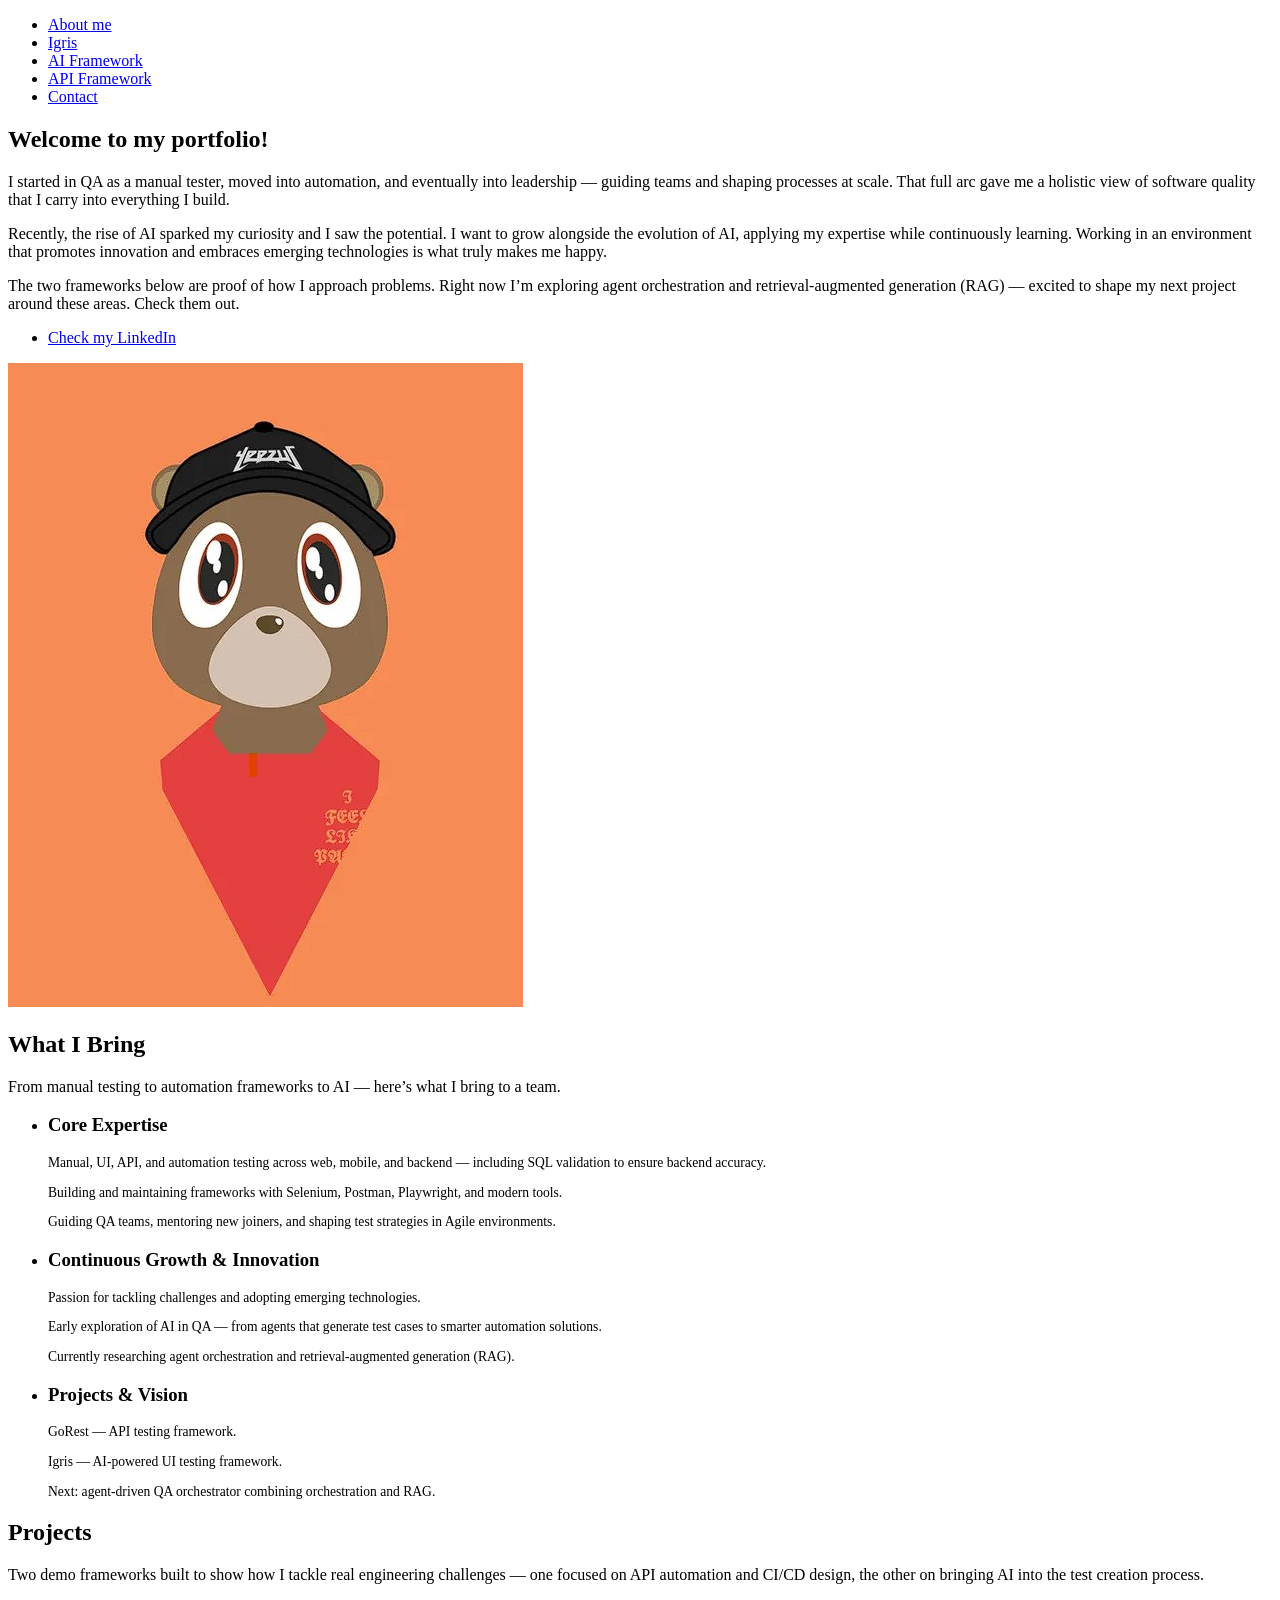
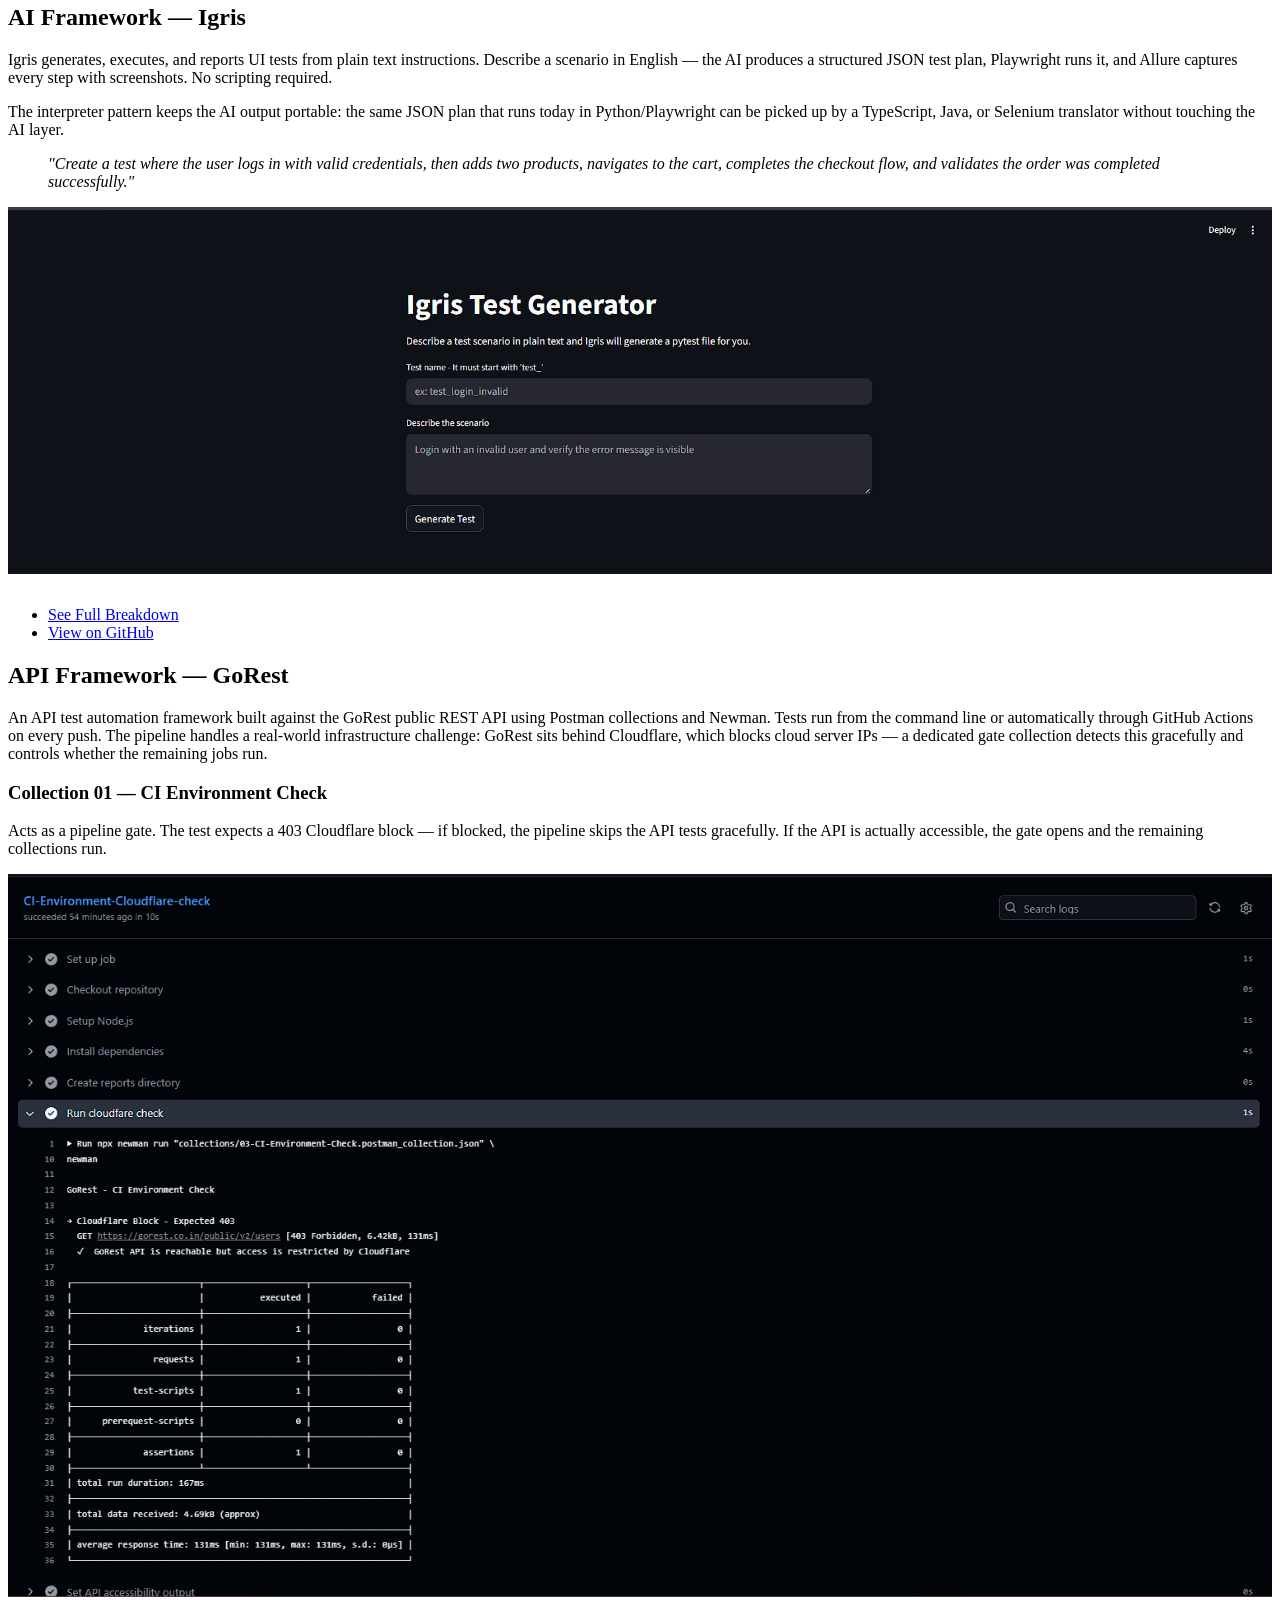
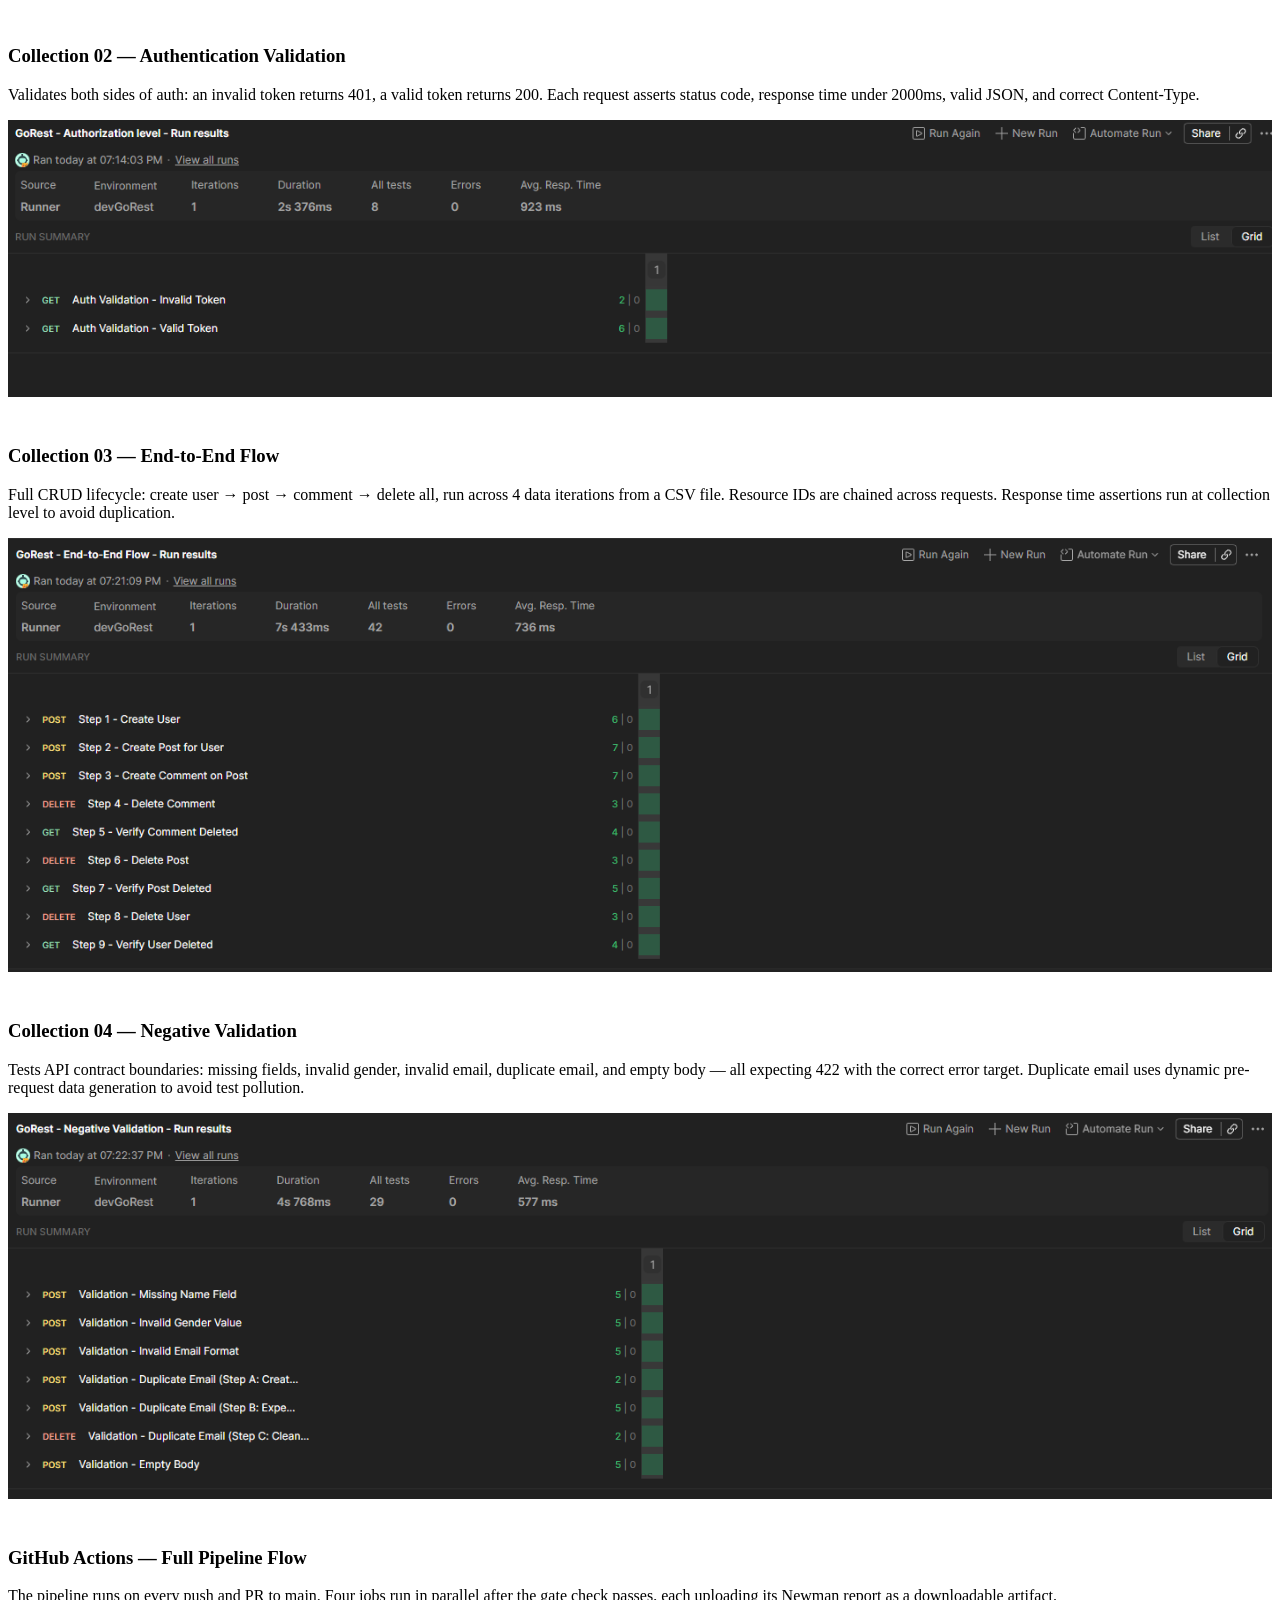
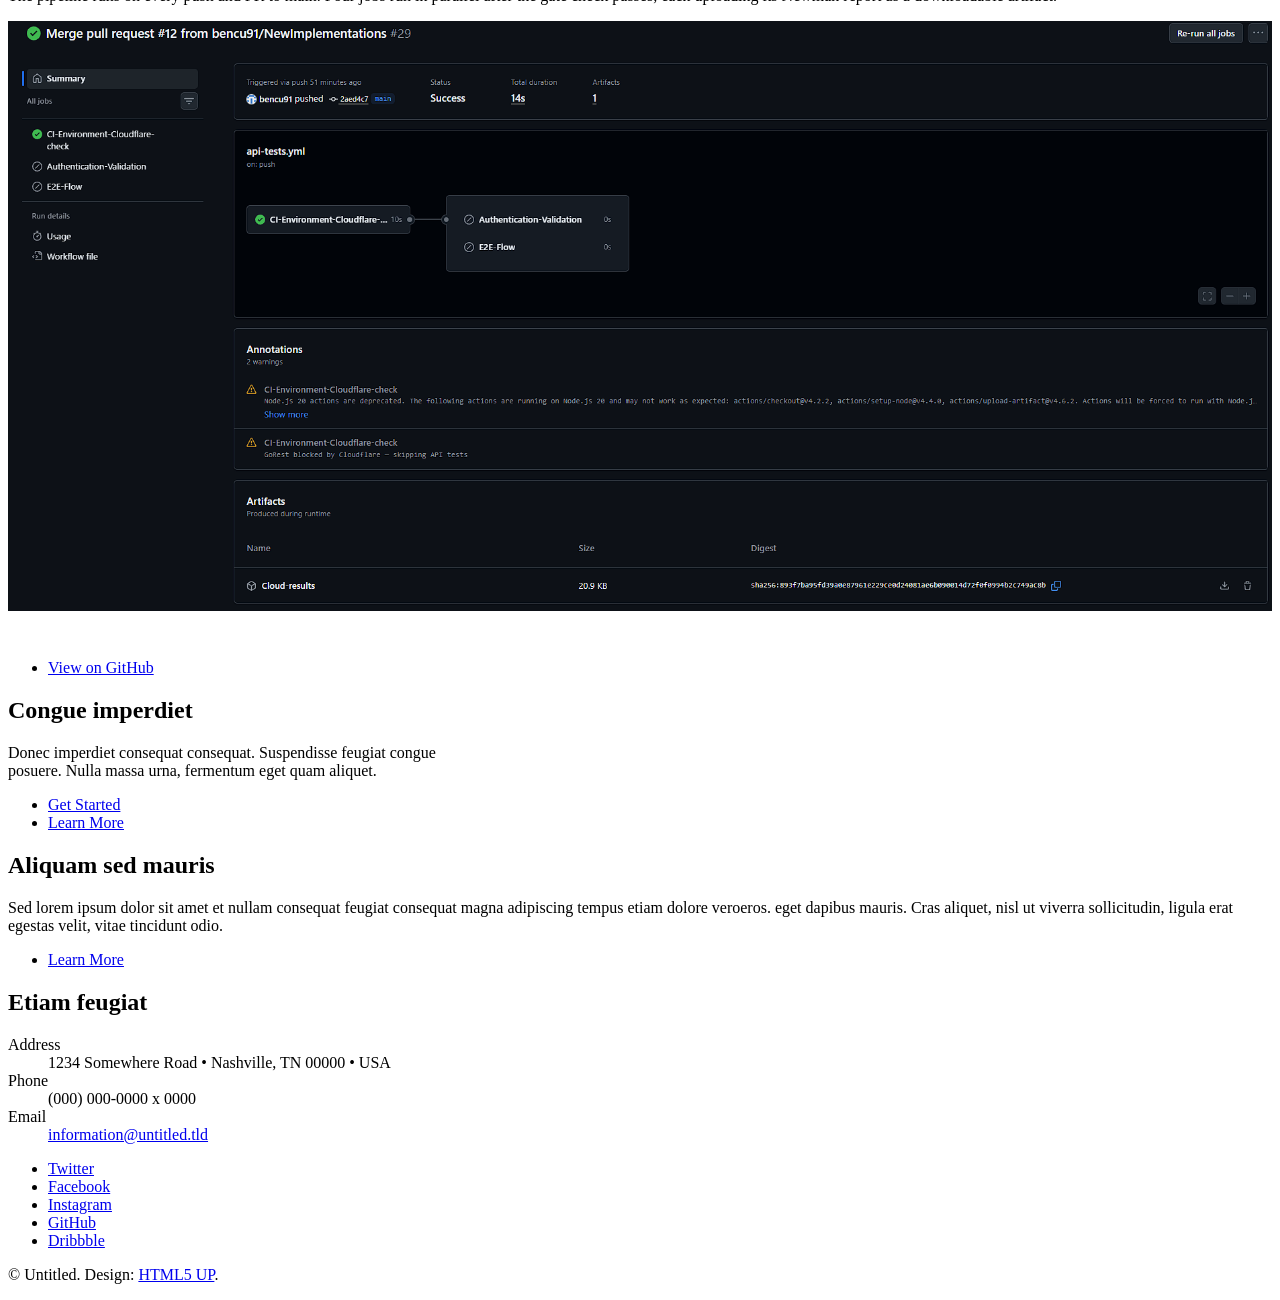
==== commit f8c0f692: "Update code" ====
--- a/index.html
+++ b/index.html
@@ -43,15 +43,11 @@
 										<header class="major">
 											<h2>Welcome to my portfolio!</h2>
 										</header>
-										<p>I've worn every hat in QA — individual contributor, automation specialist, team lead — and loved each one.
-										But what truly energizes me is hands-on problem-solving with cutting-edge tools, and right now that means AI.</p>
-										<p>Last year I rebuilt my core skills from the ground up: deeper into frameworks, deeper into automation architecture —
-										and then I brought AI into the mix. The results clicked immediately. I'm now genuinely excited about what AI-driven
-										testing can do, and these projects are the proof. Check out my personal projects below.</p>
-										<!-- <p> iykyk :( I'm looking for an opportunity to leverage the latest technologies and build AI-driven QA solutions —
-										joining a team that values innovation and wants to transform how quality assurance works. Let's make great things</p> -->
+										<p>I started in QA as a manual tester, moved into automation, and eventually into leadership — guiding teams and shaping processes at scale. That full arc gave me a holistic view of software quality that I carry into everything I build.</p>
+										<p>Recently, the rise of AI sparked my curiosity and I saw the potential. I want to grow alongside the evolution of AI, applying my expertise while continuously learning. Working in an environment that promotes innovation and embraces emerging technologies is what truly makes me happy.</p>
+										<p>The two frameworks below are proof of how I approach problems. Right now I’m exploring agent orchestration and retrieval-augmented generation (RAG) — excited to shape my next project around these areas. Check them out.</p>
 										<ul class="actions">
-											<li><a href="https://www.linkedin.com/in/argenis-bennett-976028137/" class="button">Check my linkedIn</a></li>
+											<li><a href="https://www.linkedin.com/in/argenis-bennett-976028137/" class="button">Check my LinkedIn</a></li>
 										</ul>
 									</div>
 									<span class="image"><img src="images/pic01.jpg" alt="" /></span>
@@ -62,26 +58,40 @@
 							<section id="first" class="main special">
 								<header class="major">
 									<h2>What I Bring</h2>
-									<p>Senior QA expertise across the full automation stack — from AI-driven test generation to CI/CD pipeline design.</p>
+									<p>From manual testing to automation frameworks to AI — here’s what I bring to a team.</p>
 								</header>
 								<ul class="features">
 									<li>
-										<span class="icon solid major style1 fa-robot"></span>
-										<h3>AI-Augmented Testing</h3>
-										<p>I don’t just use AI tools — I build them into the test pipeline. From generating JSON test plans via OpenAI to designing interpreter-pattern frameworks that keep AI output portable across any tech stack.</p>
+										<span class="icon solid major style1 fa-check-circle"></span>
+										<h3>Core Expertise</h3>
+										<p style="font-size:0.85em; margin-bottom:0.4em;">Manual, UI, API, and automation testing across web, mobile, and backend — including SQL validation to ensure backend accuracy.</p>
+										<p style="font-size:0.85em; margin-bottom:0.4em;">Building and maintaining frameworks with Selenium, Postman, Playwright, and modern tools.</p>
+										<p style="font-size:0.85em; margin-bottom:0;">Guiding QA teams, mentoring new joiners, and shaping test strategies in Agile environments.</p>
 									</li>
 									<li>
-										<span class="icon solid major style3 fa-network-wired"></span>
-										<h3>API Test Architecture</h3>
-										<p>End-to-end coverage across REST APIs: auth validation, full CRUD lifecycle, negative contracts, and data-driven iteration. Built to handle real-world infrastructure challenges, not just happy paths.</p>
+										<span class="icon solid major style3 fa-lightbulb"></span>
+										<h3>Continuous Growth &amp; Innovation</h3>
+										<p style="font-size:0.85em; margin-bottom:0.4em;">Passion for tackling challenges and adopting emerging technologies.</p>
+										<p style="font-size:0.85em; margin-bottom:0.4em;">Early exploration of AI in QA — from agents that generate test cases to smarter automation solutions.</p>
+										<p style="font-size:0.85em; margin-bottom:0;">Currently researching agent orchestration and retrieval‑augmented generation (RAG).</p>
 									</li>
 									<li>
-										<span class="icon solid major style5 fa-code-branch"></span>
-										<h3>CI/CD Pipeline Design</h3>
-										<p>GitHub Actions pipelines with environment-aware gating, artifact management, and parallel execution. Configurations that are version-controlled, reviewable, and built to stay green even when external services misbehave.</p>
+										<span class="icon solid major style5 fa-rocket"></span>
+										<h3>Projects &amp; Vision</h3>
+										<p style="font-size:0.85em; margin-bottom:0.4em;">GoRest — API testing framework.</p>
+										<p style="font-size:0.85em; margin-bottom:0.4em;">Igris — AI-powered UI testing framework.</p>
+										<p style="font-size:0.85em; margin-bottom:0;">Next: agent-driven QA orchestrator combining orchestration and RAG.</p>
 									</li>
 								</ul>
 							</section>
+
+						<!-- Projects Divider -->
+						<section class="main special">
+							<header class="major">
+								<h2>Projects</h2>
+								<p>Two demo frameworks built to show how I tackle real engineering challenges — one focused on API automation and CI/CD design, the other on bringing AI into the test creation process.</p>
+							</header>
+						</section>
 
 						<!-- Igris Demo Walkthrough -->
 							<section id="second" class="main">
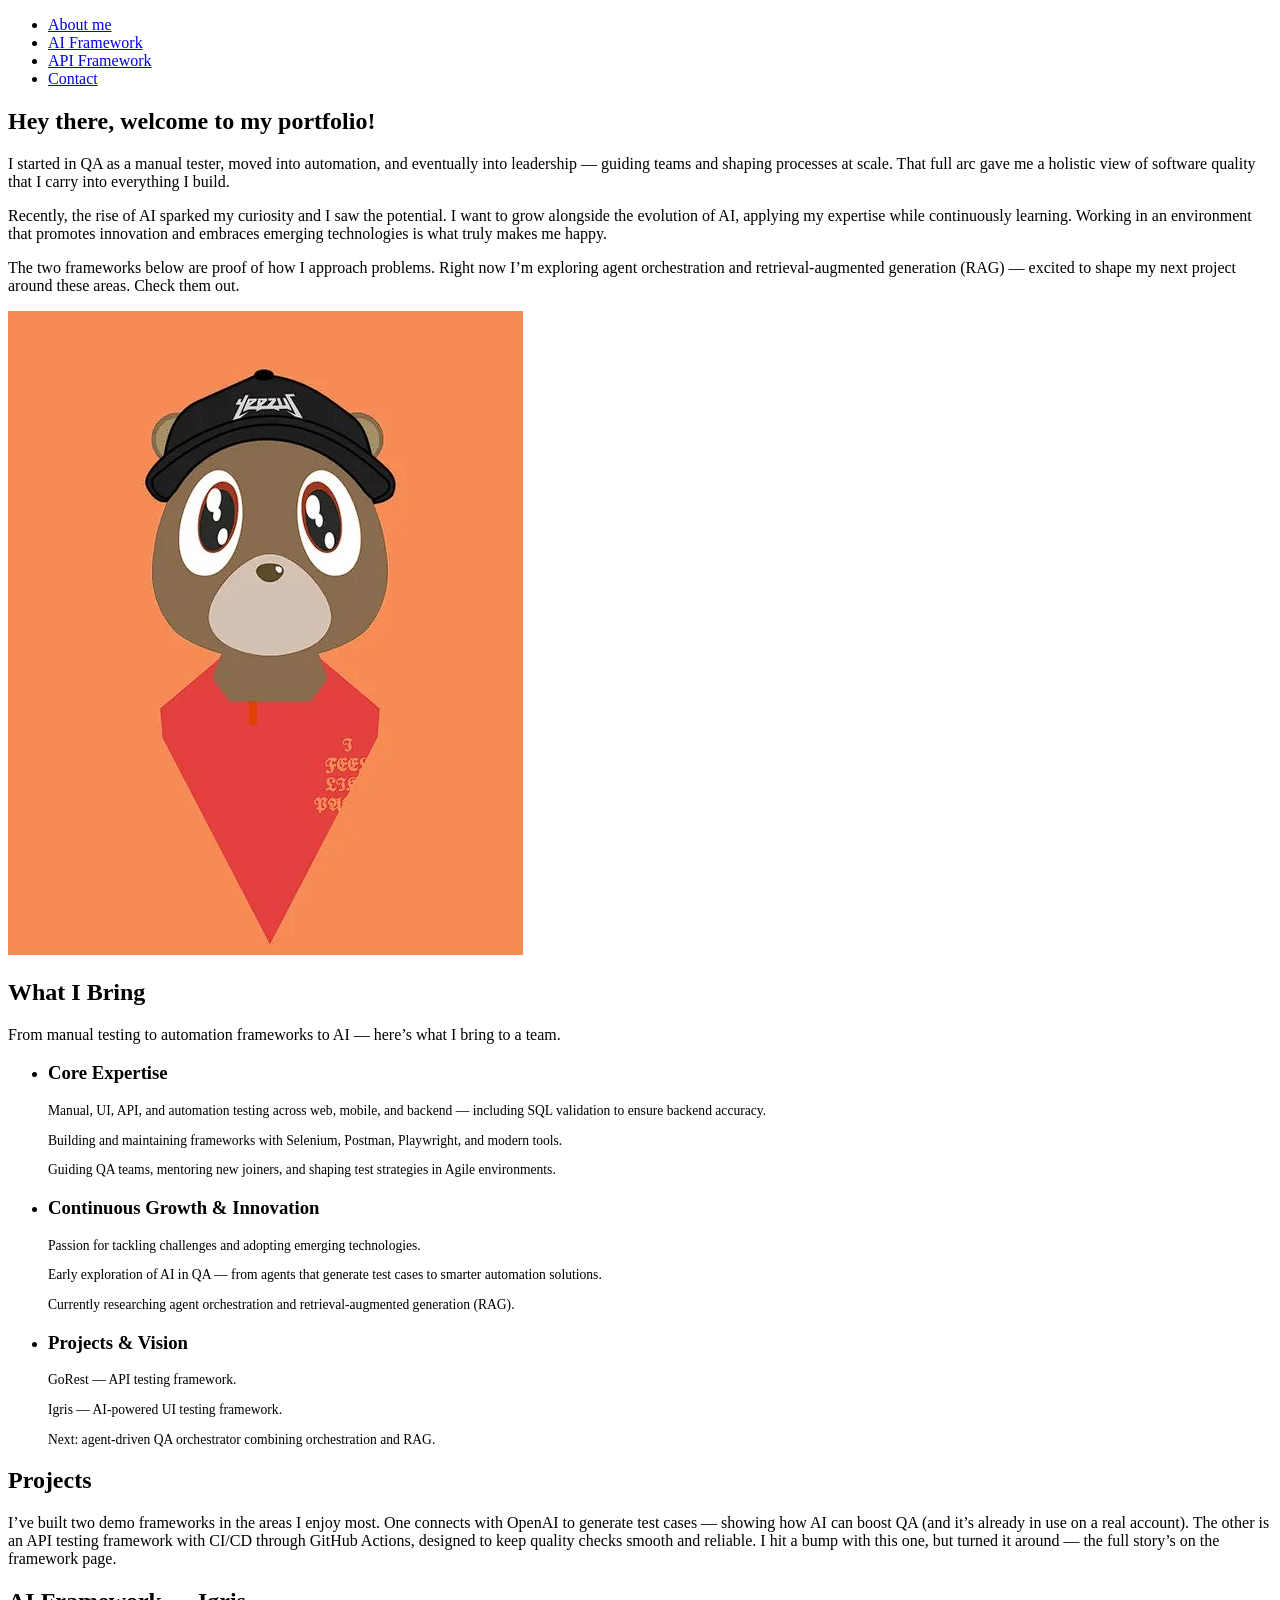
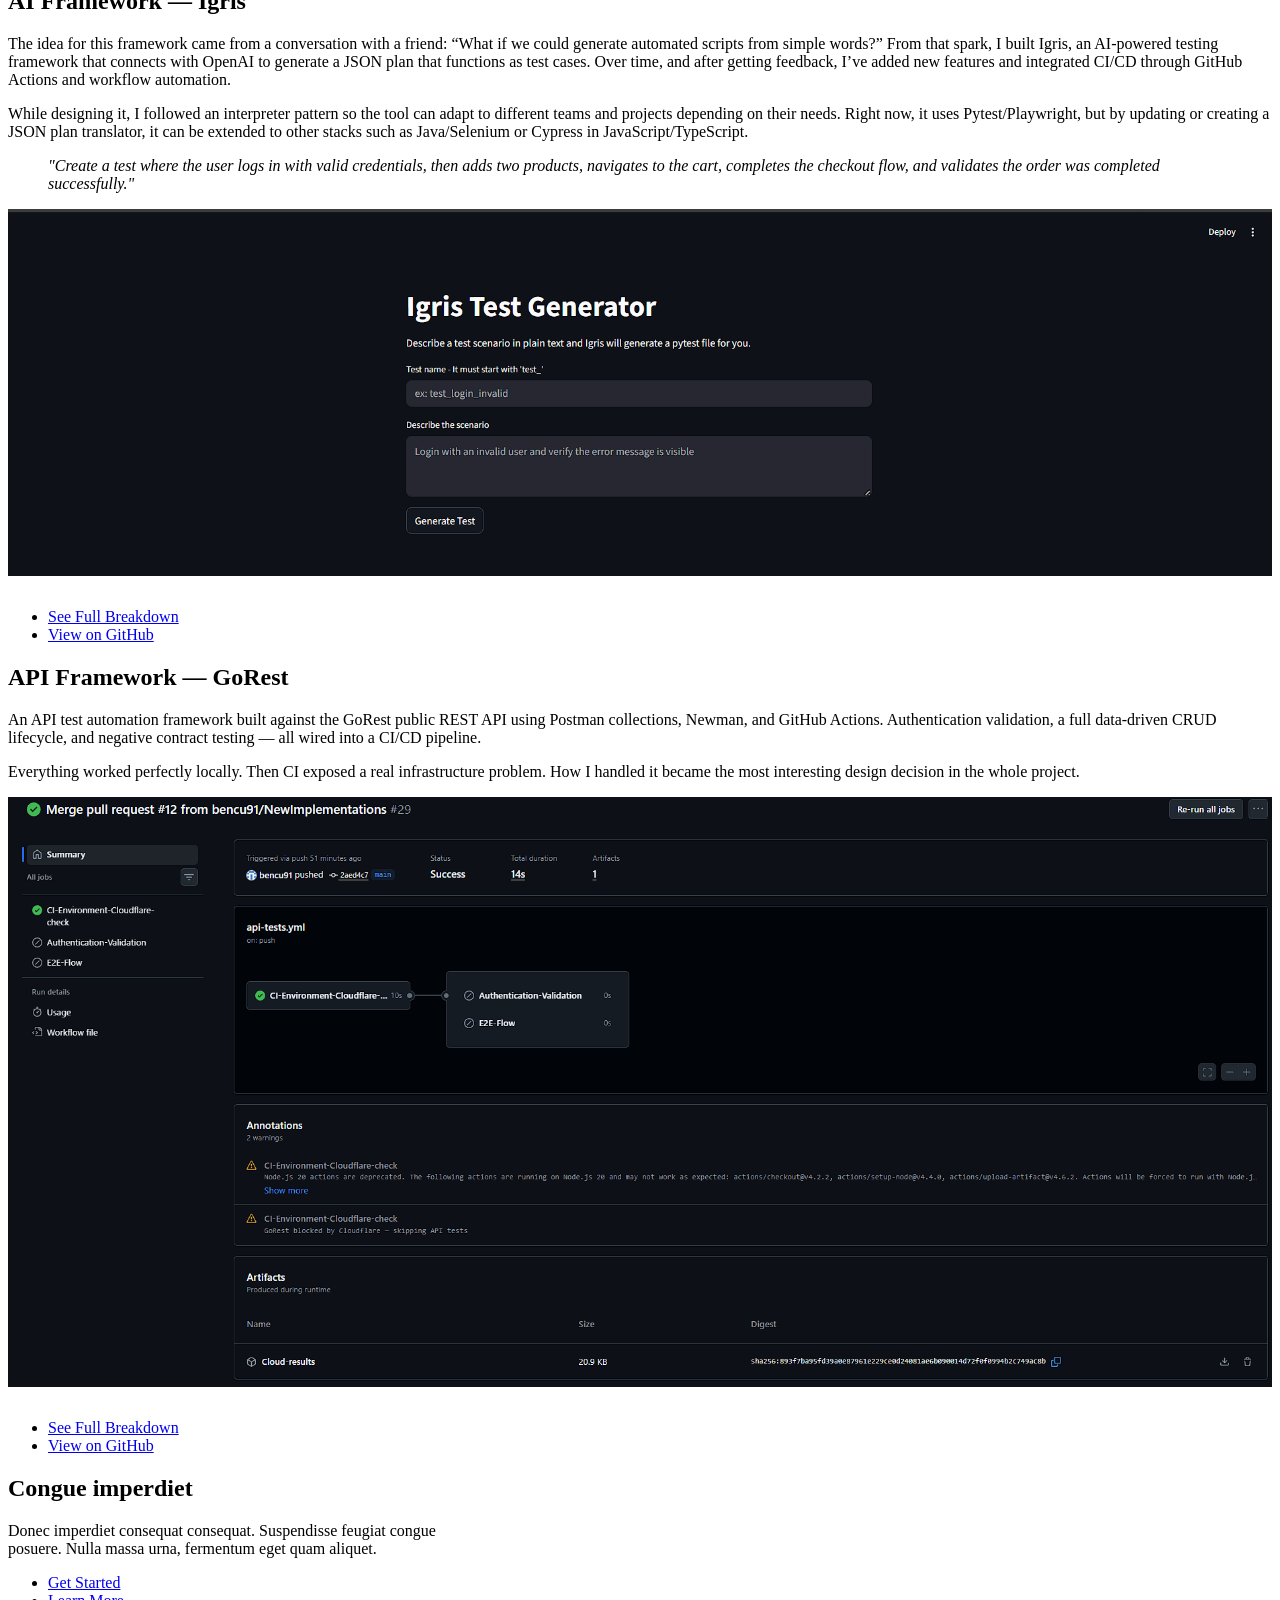
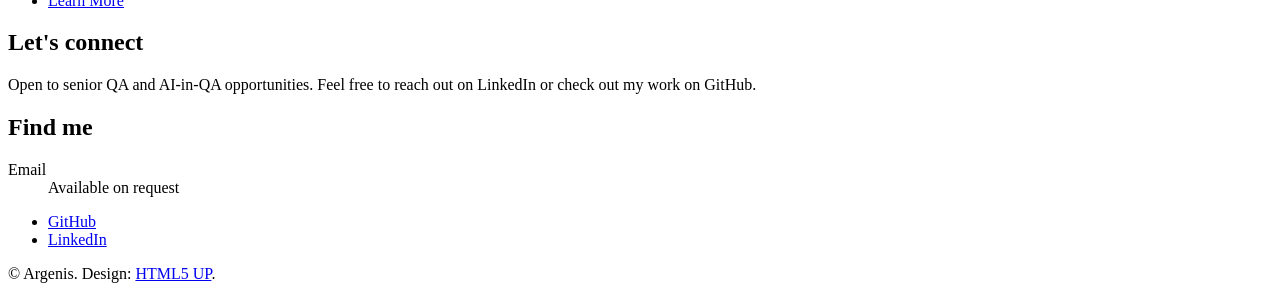
==== commit c49121ab: "Images zoom and API Entry" ====
--- a/index.html
+++ b/index.html
@@ -26,9 +26,8 @@
 					<nav id="nav">
 						<ul>
 							<li><a href="#intro" class="active">About me</a></li>
-							<li><a href="#first">Igris</a></li>
-							<li><a href="#igris-demo">AI Framework</a></li>
-							<li><a href="#second">API Framework</a></li>
+							<li><a href="#ai-framework">AI Framework</a></li>
+							<li><a href="#api-framework">API Framework</a></li>
 							<li><a href="#cta">Contact</a></li>
 						</ul>
 					</nav>
@@ -41,14 +40,14 @@
 								<div class="spotlight">
 									<div class="content">
 										<header class="major">
-											<h2>Welcome to my portfolio!</h2>
+											<h2>Hey there, welcome to my portfolio!</h2>
 										</header>
 										<p>I started in QA as a manual tester, moved into automation, and eventually into leadership — guiding teams and shaping processes at scale. That full arc gave me a holistic view of software quality that I carry into everything I build.</p>
 										<p>Recently, the rise of AI sparked my curiosity and I saw the potential. I want to grow alongside the evolution of AI, applying my expertise while continuously learning. Working in an environment that promotes innovation and embraces emerging technologies is what truly makes me happy.</p>
 										<p>The two frameworks below are proof of how I approach problems. Right now I’m exploring agent orchestration and retrieval-augmented generation (RAG) — excited to shape my next project around these areas. Check them out.</p>
-										<ul class="actions">
+										<!--<ul class="actions">
 											<li><a href="https://www.linkedin.com/in/argenis-bennett-976028137/" class="button">Check my LinkedIn</a></li>
-										</ul>
+										</ul> -->
 									</div>
 									<span class="image"><img src="images/pic01.jpg" alt="" /></span>
 								</div>
@@ -89,16 +88,16 @@
 						<section class="main special">
 							<header class="major">
 								<h2>Projects</h2>
-								<p>Two demo frameworks built to show how I tackle real engineering challenges — one focused on API automation and CI/CD design, the other on bringing AI into the test creation process.</p>
+								<p>I’ve built two demo frameworks in the areas I enjoy most. One connects with OpenAI to generate test cases — showing how AI can boost QA (and it’s already in use on a real account). The other is an API testing framework with CI/CD through GitHub Actions, designed to keep quality checks smooth and reliable. I hit a bump with this one, but turned it around — the full story’s on the framework page.</p>
 							</header>
 						</section>
 
 						<!-- Igris Demo Walkthrough -->
-							<section id="second" class="main">
+							<section id="ai-framework" class="main">
 								<header class="major">
 									<h2>AI Framework — Igris</h2>
-									<p>Igris generates, executes, and reports UI tests from plain text instructions. Describe a scenario in English — the AI produces a structured JSON test plan, Playwright runs it, and Allure captures every step with screenshots. No scripting required.</p>
-									<p>The interpreter pattern keeps the AI output portable: the same JSON plan that runs today in Python/Playwright can be picked up by a TypeScript, Java, or Selenium translator without touching the AI layer.</p>
+									<p>The idea for this framework came from a conversation with a friend: “What if we could generate automated scripts from simple words?” From that spark, I built Igris, an AI‑powered testing framework that connects with OpenAI to generate a JSON plan that functions as test cases. Over time, and after getting feedback, I’ve added new features and integrated CI/CD through GitHub Actions and workflow automation.</p>
+									<p>While designing it, I followed an interpreter pattern so the tool can adapt to different teams and projects depending on their needs. Right now, it uses Pytest/Playwright, but by updating or creating a JSON plan translator, it can be extended to other stacks such as Java/Selenium or Cypress in JavaScript/TypeScript.</p>
 								</header>
 
 								<blockquote><em>&quot;Create a test where the user logs in with valid credentials, then adds two products, navigates to the cart, completes the checkout flow, and validates the order was completed successfully.&quot;</em></blockquote>
@@ -114,44 +113,18 @@
 							</section>
 
 						<!-- API Framework Section -->
-							<section id="second" class="main">
+							<section id="api-framework" class="main">
 								<header class="major">
 									<h2>API Framework — GoRest</h2>
-									<p>An API test automation framework built against the GoRest public REST API using Postman collections and Newman. Tests run from the command line or automatically through GitHub Actions on every push. The pipeline handles a real-world infrastructure challenge: GoRest sits behind Cloudflare, which blocks cloud server IPs — a dedicated gate collection detects this gracefully and controls whether the remaining jobs run.</p>
+									<p>An API test automation framework built against the GoRest public REST API using Postman collections, Newman, and GitHub Actions. Authentication validation, a full data-driven CRUD lifecycle, and negative contract testing — all wired into a CI/CD pipeline.</p>
+									<p>Everything worked perfectly locally. Then CI exposed a real infrastructure problem. How I handled it became the most interesting design decision in the whole project.</p>
 								</header>
 
-								<div style="margin-bottom: 3em;">
-									<h3>Collection 01 — CI Environment Check</h3>
-									<p>Acts as a pipeline gate. The test expects a 403 Cloudflare block — if blocked, the pipeline skips the API tests gracefully. If the API is actually accessible, the gate opens and the remaining collections run.</p>
-									<img src="images/API_Framework/01_CloudFlare_validation.png" alt="Collection 01 Results" style="width:100%; border-radius:0; border:none; display:block;" />
-								</div>
-
-								<div style="margin-bottom: 3em;">
-									<h3>Collection 02 — Authentication Validation</h3>
-									<p>Validates both sides of auth: an invalid token returns 401, a valid token returns 200. Each request asserts status code, response time under 2000ms, valid JSON, and correct Content-Type.</p>
-									<img src="images/API_Framework/02_auth_val.png" alt="Collection 02 Results" style="width:100%; border-radius:0; border:none; display:block;" />
-								</div>
-
-								<div style="margin-bottom: 3em;">
-									<h3>Collection 03 — End-to-End Flow</h3>
-									<p>Full CRUD lifecycle: create user → post → comment → delete all, run across 4 data iterations from a CSV file. Resource IDs are chained across requests. Response time assertions run at collection level to avoid duplication.</p>
-									<img src="images/API_Framework/03_E2E_Flow.png" alt="Collection 03 Results" style="width:100%; border-radius:0; border:none; display:block;" />
-								</div>
-
-								<div style="margin-bottom: 3em;">
-									<h3>Collection 04 — Negative Validation</h3>
-									<p>Tests API contract boundaries: missing fields, invalid gender, invalid email, duplicate email, and empty body — all expecting 422 with the correct error target. Duplicate email uses dynamic pre-request data generation to avoid test pollution.</p>
-									<img src="images/API_Framework/04_Negative_validations.png" alt="Collection 04 Results" style="width:100%; border-radius:0; border:none; display:block;" />
-								</div>
-
-								<div style="margin-bottom: 3em;">
-									<h3>GitHub Actions — Full Pipeline Flow</h3>
-									<p>The pipeline runs on every push and PR to main. Four jobs run in parallel after the gate check passes, each uploading its Newman report as a downloadable artifact.</p>
-									<img src="images/API_Framework/GitHub-Actions_Flows.png" alt="GitHub Actions Flow" style="width:100%; border-radius:0; border:none; display:block;" />
-								</div>
+								<img src="images/API_Framework/GitHub-Actions_Flows.png" alt="GitHub Actions Pipeline" style="width:100%; border-radius:0; border:none; display:block; margin-bottom: 2em;" />
 
 								<footer class="major">
 									<ul class="actions special">
+										<li><a href="API_Framework.html" class="button primary">See Full Breakdown</a></li>
 										<li><a href="https://github.com/bencu91/API_Demo_GoRest" class="button">View on GitHub</a></li>
 									</ul>
 								</footer>
@@ -177,31 +150,21 @@
 				<!-- Footer -->
 					<footer id="footer">
 						<section>
-							<h2>Aliquam sed mauris</h2>
-							<p>Sed lorem ipsum dolor sit amet et nullam consequat feugiat consequat magna adipiscing tempus etiam dolore veroeros. eget dapibus mauris. Cras aliquet, nisl ut viverra sollicitudin, ligula erat egestas velit, vitae tincidunt odio.</p>
-							<ul class="actions">
-								<li><a href="generic.html" class="button">Learn More</a></li>
+							<h2>Let's connect</h2>
+							<p>Open to senior QA and AI-in-QA opportunities. Feel free to reach out on LinkedIn or check out my work on GitHub.</p>
+						</section>
+						<section>
+							<h2>Find me</h2>
+							<dl class="alt">
+								<dt>Email</dt>
+								<dd>Available on request</dd>
+							</dl>
+							<ul class="icons">
+								<li><a href="https://github.com/bencu91" class="icon brands fa-github alt"><span class="label">GitHub</span></a></li>
+								<li><a href="https://linkedin.com/in/argenis-bennett" class="icon brands fa-linkedin alt"><span class="label">LinkedIn</span></a></li>
 							</ul>
 						</section>
-						<section>
-							<h2>Etiam feugiat</h2>
-							<dl class="alt">
-								<dt>Address</dt>
-								<dd>1234 Somewhere Road &bull; Nashville, TN 00000 &bull; USA</dd>
-								<dt>Phone</dt>
-								<dd>(000) 000-0000 x 0000</dd>
-								<dt>Email</dt>
-								<dd><a href="#">information@untitled.tld</a></dd>
-							</dl>
-							<ul class="icons">
-								<li><a href="#" class="icon brands fa-twitter alt"><span class="label">Twitter</span></a></li>
-								<li><a href="#" class="icon brands fa-facebook-f alt"><span class="label">Facebook</span></a></li>
-								<li><a href="#" class="icon brands fa-instagram alt"><span class="label">Instagram</span></a></li>
-								<li><a href="#" class="icon brands fa-github alt"><span class="label">GitHub</span></a></li>
-								<li><a href="#" class="icon brands fa-dribbble alt"><span class="label">Dribbble</span></a></li>
-							</ul>
-						</section>
-						<p class="copyright">&copy; Untitled. Design: <a href="https://html5up.net">HTML5 UP</a>.</p>
+						<p class="copyright">&copy; Argenis. Design: <a href="https://html5up.net">HTML5 UP</a>.</p>
 					</footer>
 
 			</div>
@@ -214,6 +177,7 @@
 			<script src="assets/js/breakpoints.min.js"></script>
 			<script src="assets/js/util.js"></script>
 			<script src="assets/js/main.js"></script>
+		<script src="assets/js/lightbox.js"></script>
 
 	</body>
 </html>
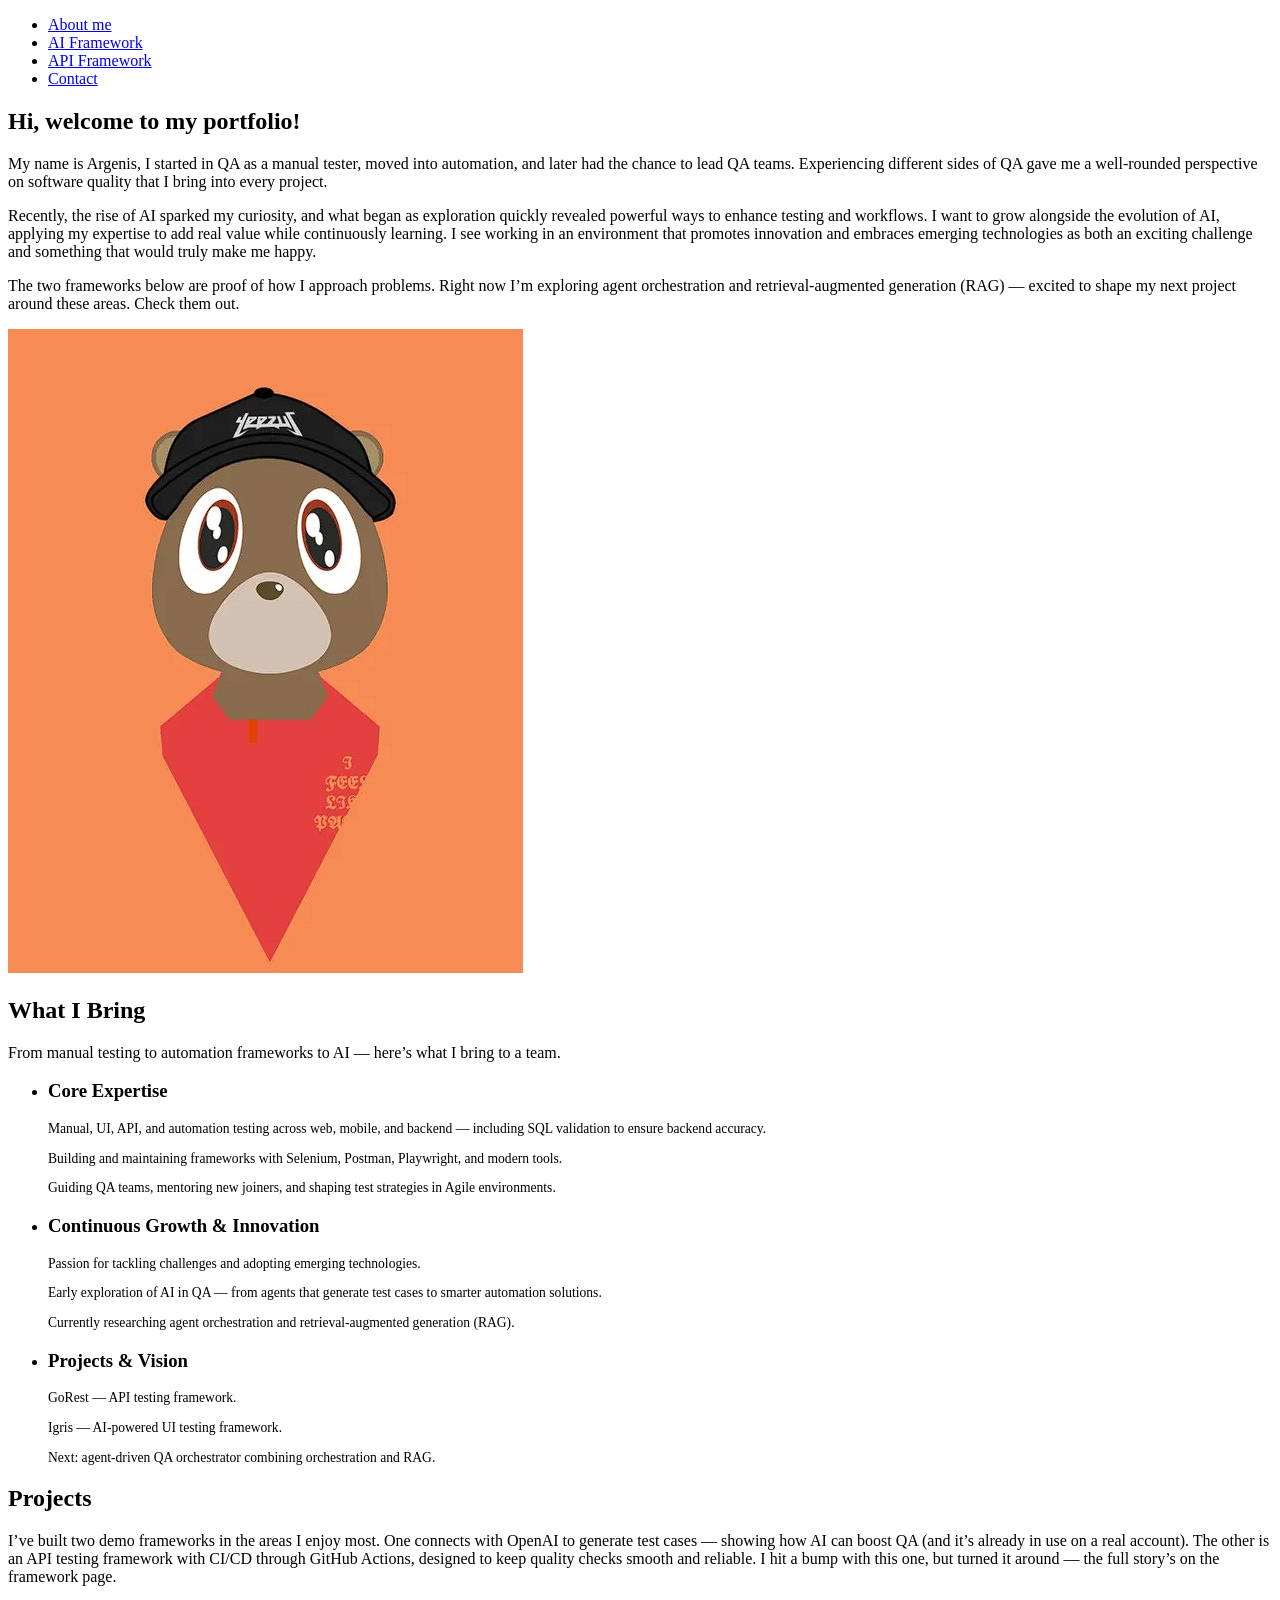
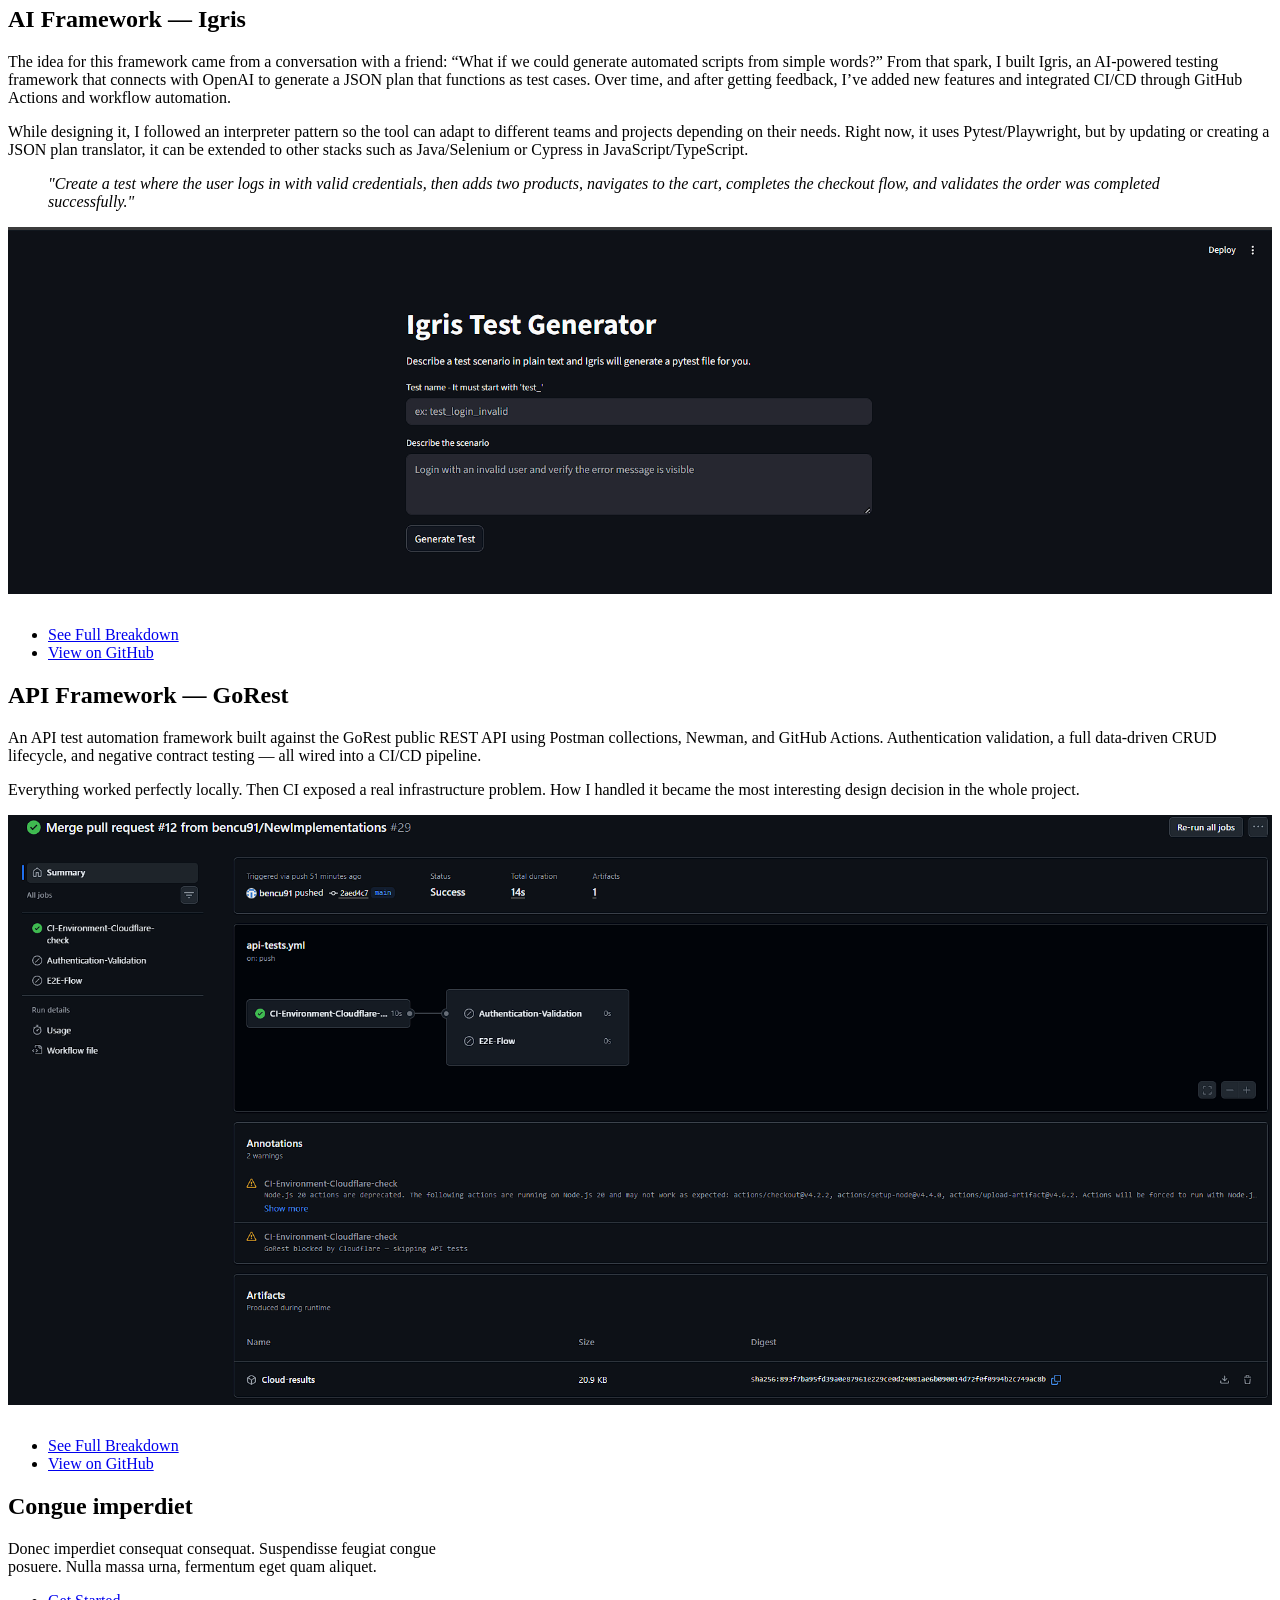
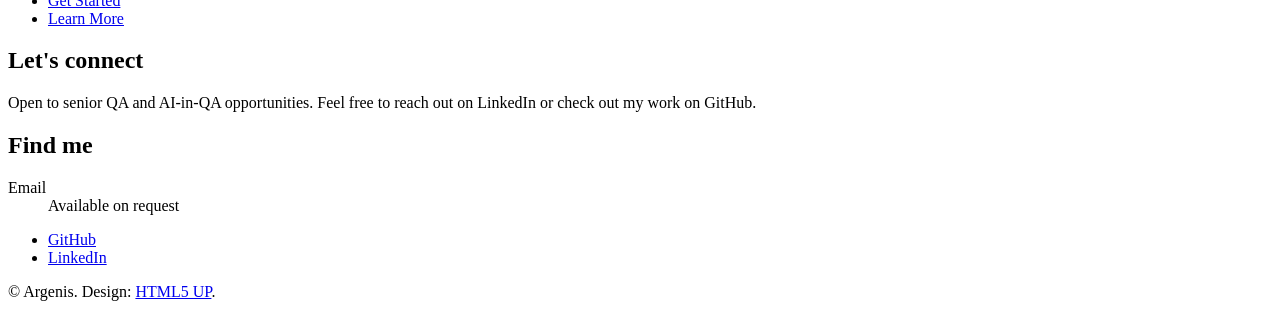
==== commit 5b0c6398: "AI Framework and index updates" ====
--- a/index.html
+++ b/index.html
@@ -40,10 +40,11 @@
 								<div class="spotlight">
 									<div class="content">
 										<header class="major">
-											<h2>Hey there, welcome to my portfolio!</h2>
+											<h2>Hi, welcome to my portfolio!</h2>
 										</header>
-										<p>I started in QA as a manual tester, moved into automation, and eventually into leadership — guiding teams and shaping processes at scale. That full arc gave me a holistic view of software quality that I carry into everything I build.</p>
-										<p>Recently, the rise of AI sparked my curiosity and I saw the potential. I want to grow alongside the evolution of AI, applying my expertise while continuously learning. Working in an environment that promotes innovation and embraces emerging technologies is what truly makes me happy.</p>
+										<p>My name is Argenis, I started in QA as a manual tester, moved into automation, and later had the chance to lead QA teams. Experiencing different sides of QA gave me a well-rounded perspective on software quality that I bring into every project.</p>
+										<p>Recently, the rise of AI sparked my curiosity, and what began as exploration quickly revealed powerful ways to enhance testing and workflows. I want to grow alongside the evolution of AI, applying my expertise to add real value while continuously learning. I see working in an environment that promotes innovation and embraces emerging technologies as both an exciting challenge and something that would truly make me happy.</p>
+										<!-- <p>Recently, the rise of AI sparked my curiosity, and what began as exploration quickly revealed powerful ways to enhance testing and workflows.I want to grow alongside the evolution of AI, applying my expertise while continuously learning. Working in an environment that promotes innovation and embraces emerging technologies is what truly makes me happy.</p> -->
 										<p>The two frameworks below are proof of how I approach problems. Right now I’m exploring agent orchestration and retrieval-augmented generation (RAG) — excited to shape my next project around these areas. Check them out.</p>
 										<!--<ul class="actions">
 											<li><a href="https://www.linkedin.com/in/argenis-bennett-976028137/" class="button">Check my LinkedIn</a></li>
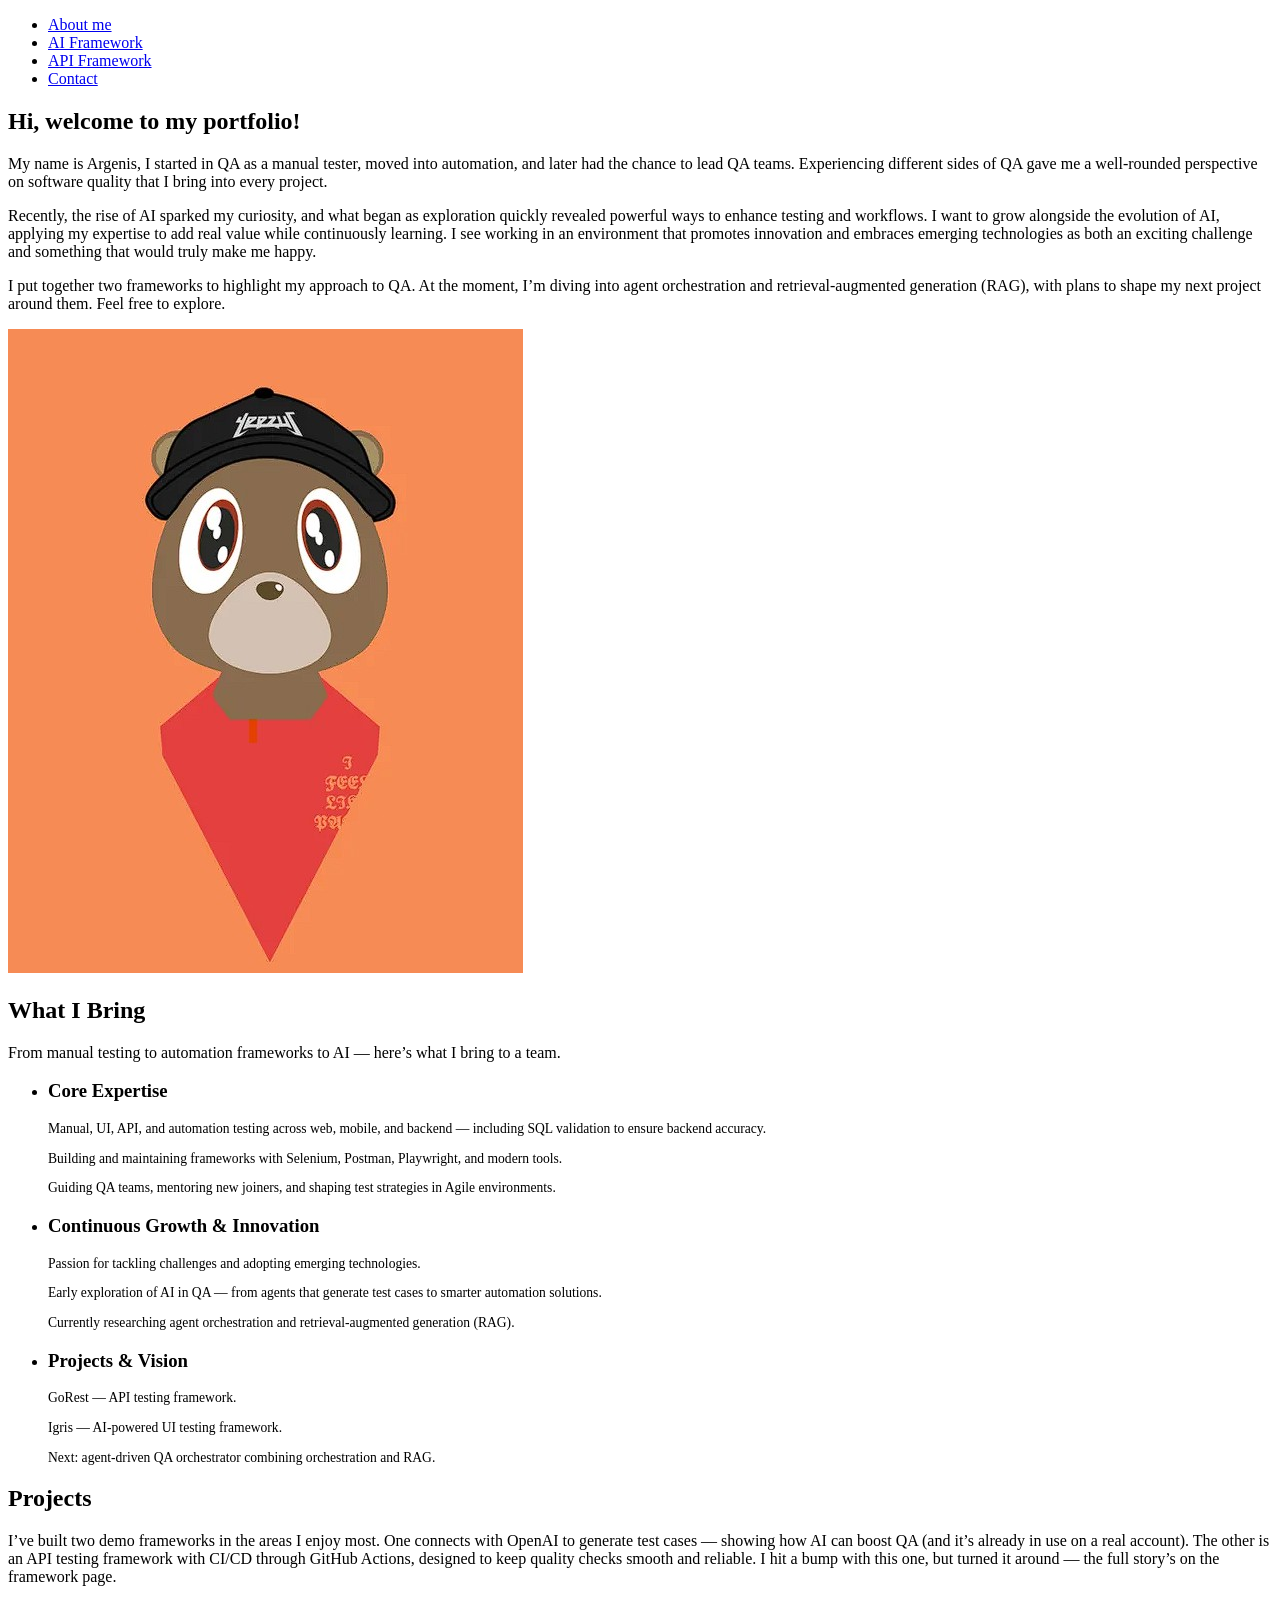
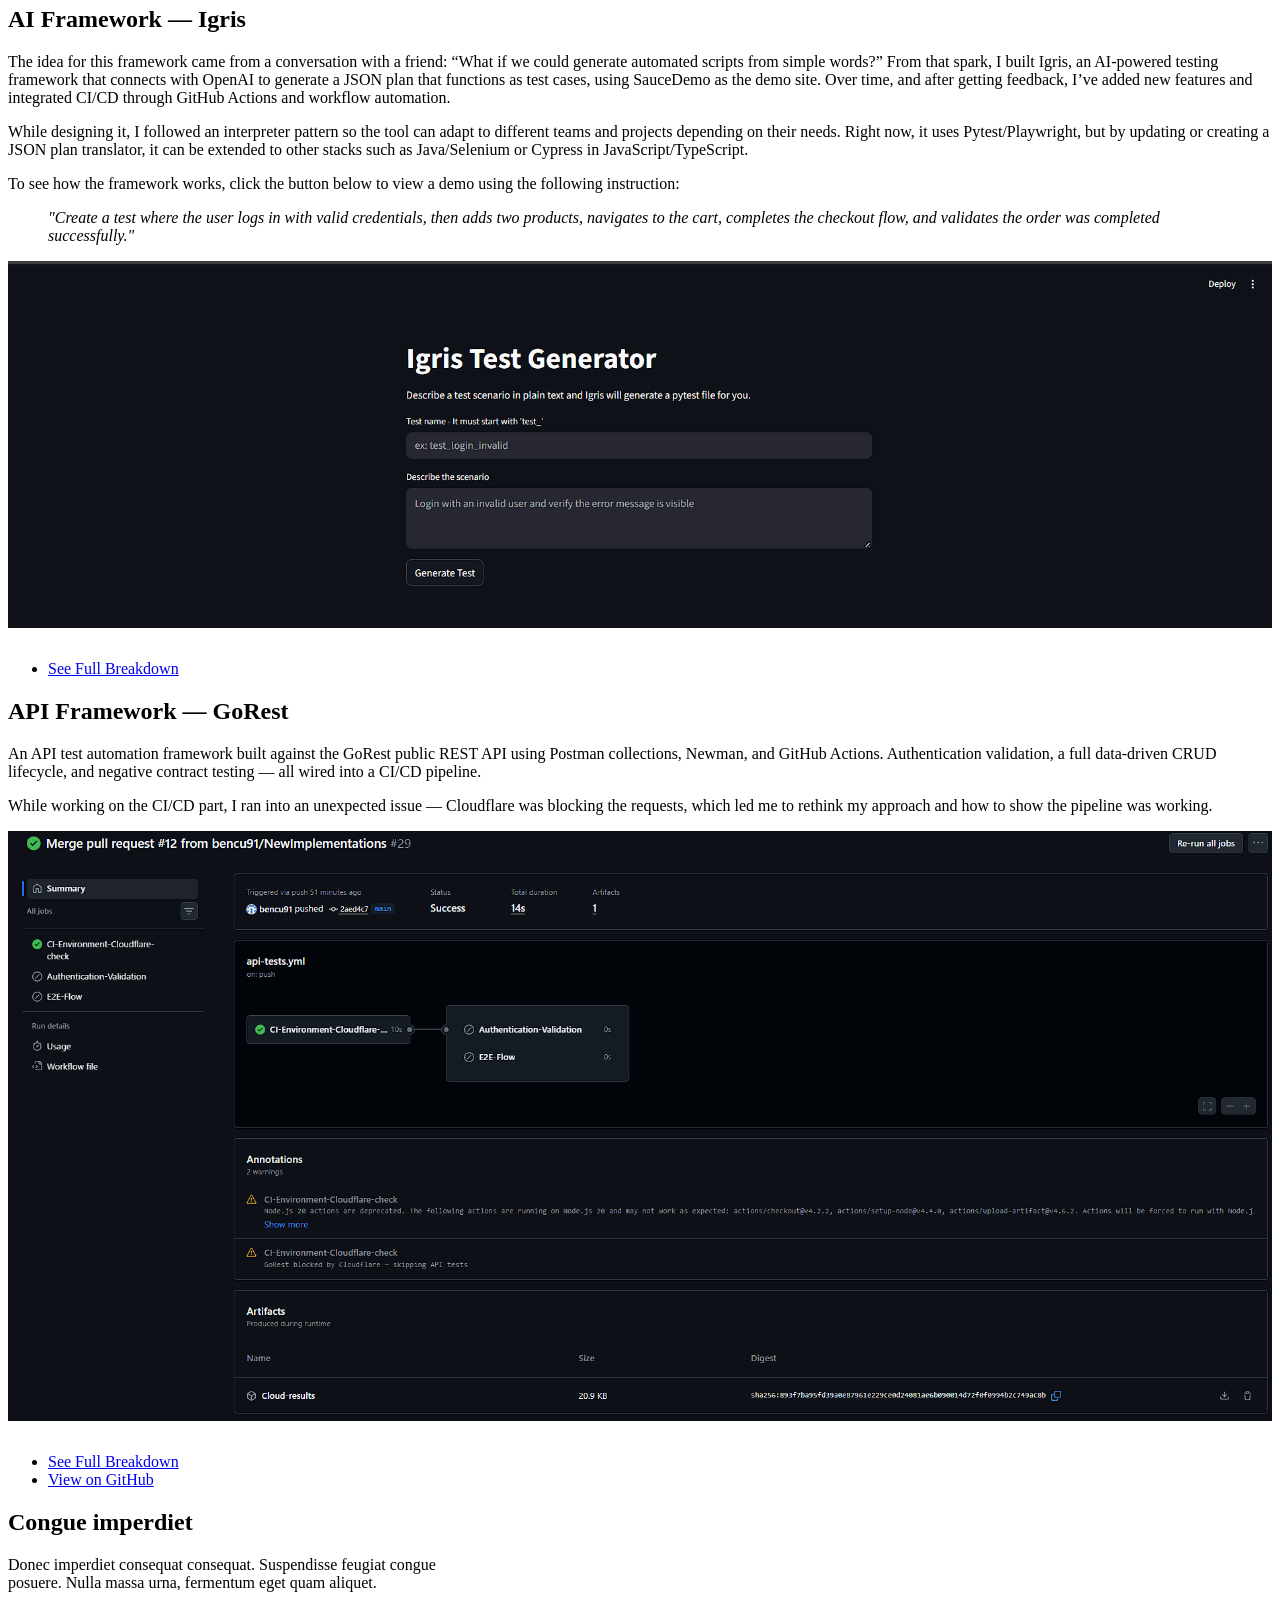
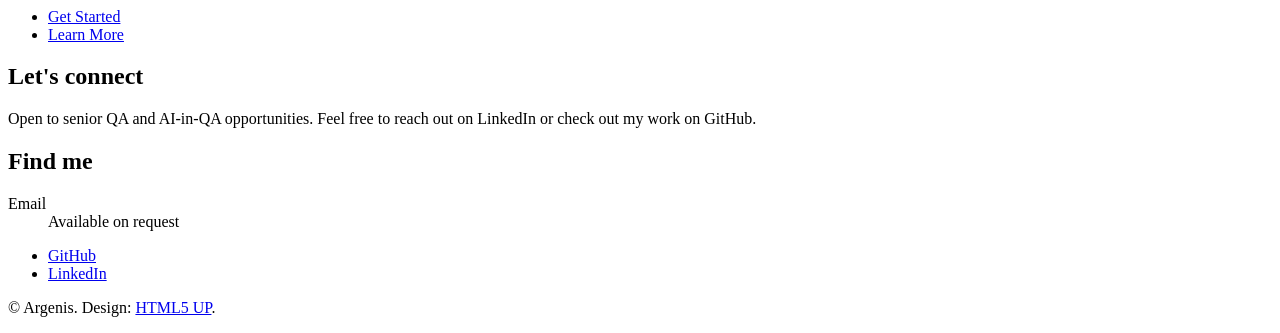
==== commit 75822d73: "Content changes" ====
--- a/index.html
+++ b/index.html
@@ -6,7 +6,7 @@
 -->
 <html>
 	<head>
-		<title>Stellar by HTML5 UP</title>
+		<title>Argenis Portfolio</title>
 		<meta charset="utf-8" />
 		<meta name="viewport" content="width=device-width, initial-scale=1, user-scalable=no" />
 		<link rel="stylesheet" href="assets/css/main.css" />
@@ -45,7 +45,7 @@
 										<p>My name is Argenis, I started in QA as a manual tester, moved into automation, and later had the chance to lead QA teams. Experiencing different sides of QA gave me a well-rounded perspective on software quality that I bring into every project.</p>
 										<p>Recently, the rise of AI sparked my curiosity, and what began as exploration quickly revealed powerful ways to enhance testing and workflows. I want to grow alongside the evolution of AI, applying my expertise to add real value while continuously learning. I see working in an environment that promotes innovation and embraces emerging technologies as both an exciting challenge and something that would truly make me happy.</p>
 										<!-- <p>Recently, the rise of AI sparked my curiosity, and what began as exploration quickly revealed powerful ways to enhance testing and workflows.I want to grow alongside the evolution of AI, applying my expertise while continuously learning. Working in an environment that promotes innovation and embraces emerging technologies is what truly makes me happy.</p> -->
-										<p>The two frameworks below are proof of how I approach problems. Right now I’m exploring agent orchestration and retrieval-augmented generation (RAG) — excited to shape my next project around these areas. Check them out.</p>
+										<p>I put together two frameworks to highlight my approach to QA. At the moment, I’m diving into agent orchestration and retrieval‑augmented generation (RAG), with plans to shape my next project around them. Feel free to explore.</p>
 										<!--<ul class="actions">
 											<li><a href="https://www.linkedin.com/in/argenis-bennett-976028137/" class="button">Check my LinkedIn</a></li>
 										</ul> -->
@@ -97,10 +97,11 @@
 							<section id="ai-framework" class="main">
 								<header class="major">
 									<h2>AI Framework — Igris</h2>
-									<p>The idea for this framework came from a conversation with a friend: “What if we could generate automated scripts from simple words?” From that spark, I built Igris, an AI‑powered testing framework that connects with OpenAI to generate a JSON plan that functions as test cases. Over time, and after getting feedback, I’ve added new features and integrated CI/CD through GitHub Actions and workflow automation.</p>
+								</header>
+									<p>The idea for this framework came from a conversation with a friend: “What if we could generate automated scripts from simple words?” From that spark, I built Igris, an AI‑powered testing framework that connects with OpenAI to generate a JSON plan that functions as test cases, using SauceDemo as the demo site. Over time, and after getting feedback, I’ve added new features and integrated CI/CD through GitHub Actions and workflow automation.</p>
 									<p>While designing it, I followed an interpreter pattern so the tool can adapt to different teams and projects depending on their needs. Right now, it uses Pytest/Playwright, but by updating or creating a JSON plan translator, it can be extended to other stacks such as Java/Selenium or Cypress in JavaScript/TypeScript.</p>
-								</header>
-
+								
+								<p>To see how the framework works, click the button below to view a demo using the following instruction:</p>
 								<blockquote><em>&quot;Create a test where the user logs in with valid credentials, then adds two products, navigates to the cart, completes the checkout flow, and validates the order was completed successfully.&quot;</em></blockquote>
 
 								<img src="images/AI_Igris/01_streamlit_ui.png" alt="Streamlit UI" style="width:100%; border-radius:0; border:none; display:block; margin-bottom: 2em;" />
@@ -108,7 +109,7 @@
 								<footer class="major">
 									<ul class="actions special">
 										<li><a href="AI_Framework.html" class="button primary">See Full Breakdown</a></li>
-										<li><a href="#" class="button">View on GitHub</a></li>
+										<!-- <li><a href="#" class="button">View on GitHub</a></li> -->
 									</ul>
 								</footer>
 							</section>
@@ -117,9 +118,10 @@
 							<section id="api-framework" class="main">
 								<header class="major">
 									<h2>API Framework — GoRest</h2>
+								</header>
 									<p>An API test automation framework built against the GoRest public REST API using Postman collections, Newman, and GitHub Actions. Authentication validation, a full data-driven CRUD lifecycle, and negative contract testing — all wired into a CI/CD pipeline.</p>
-									<p>Everything worked perfectly locally. Then CI exposed a real infrastructure problem. How I handled it became the most interesting design decision in the whole project.</p>
-								</header>
+									<p>While working on the CI/CD part, I ran into an unexpected issue — Cloudflare was blocking the requests, which led me to rethink my approach and how to show the pipeline was working.</p>
+								
 
 								<img src="images/API_Framework/GitHub-Actions_Flows.png" alt="GitHub Actions Pipeline" style="width:100%; border-radius:0; border:none; display:block; margin-bottom: 2em;" />
 
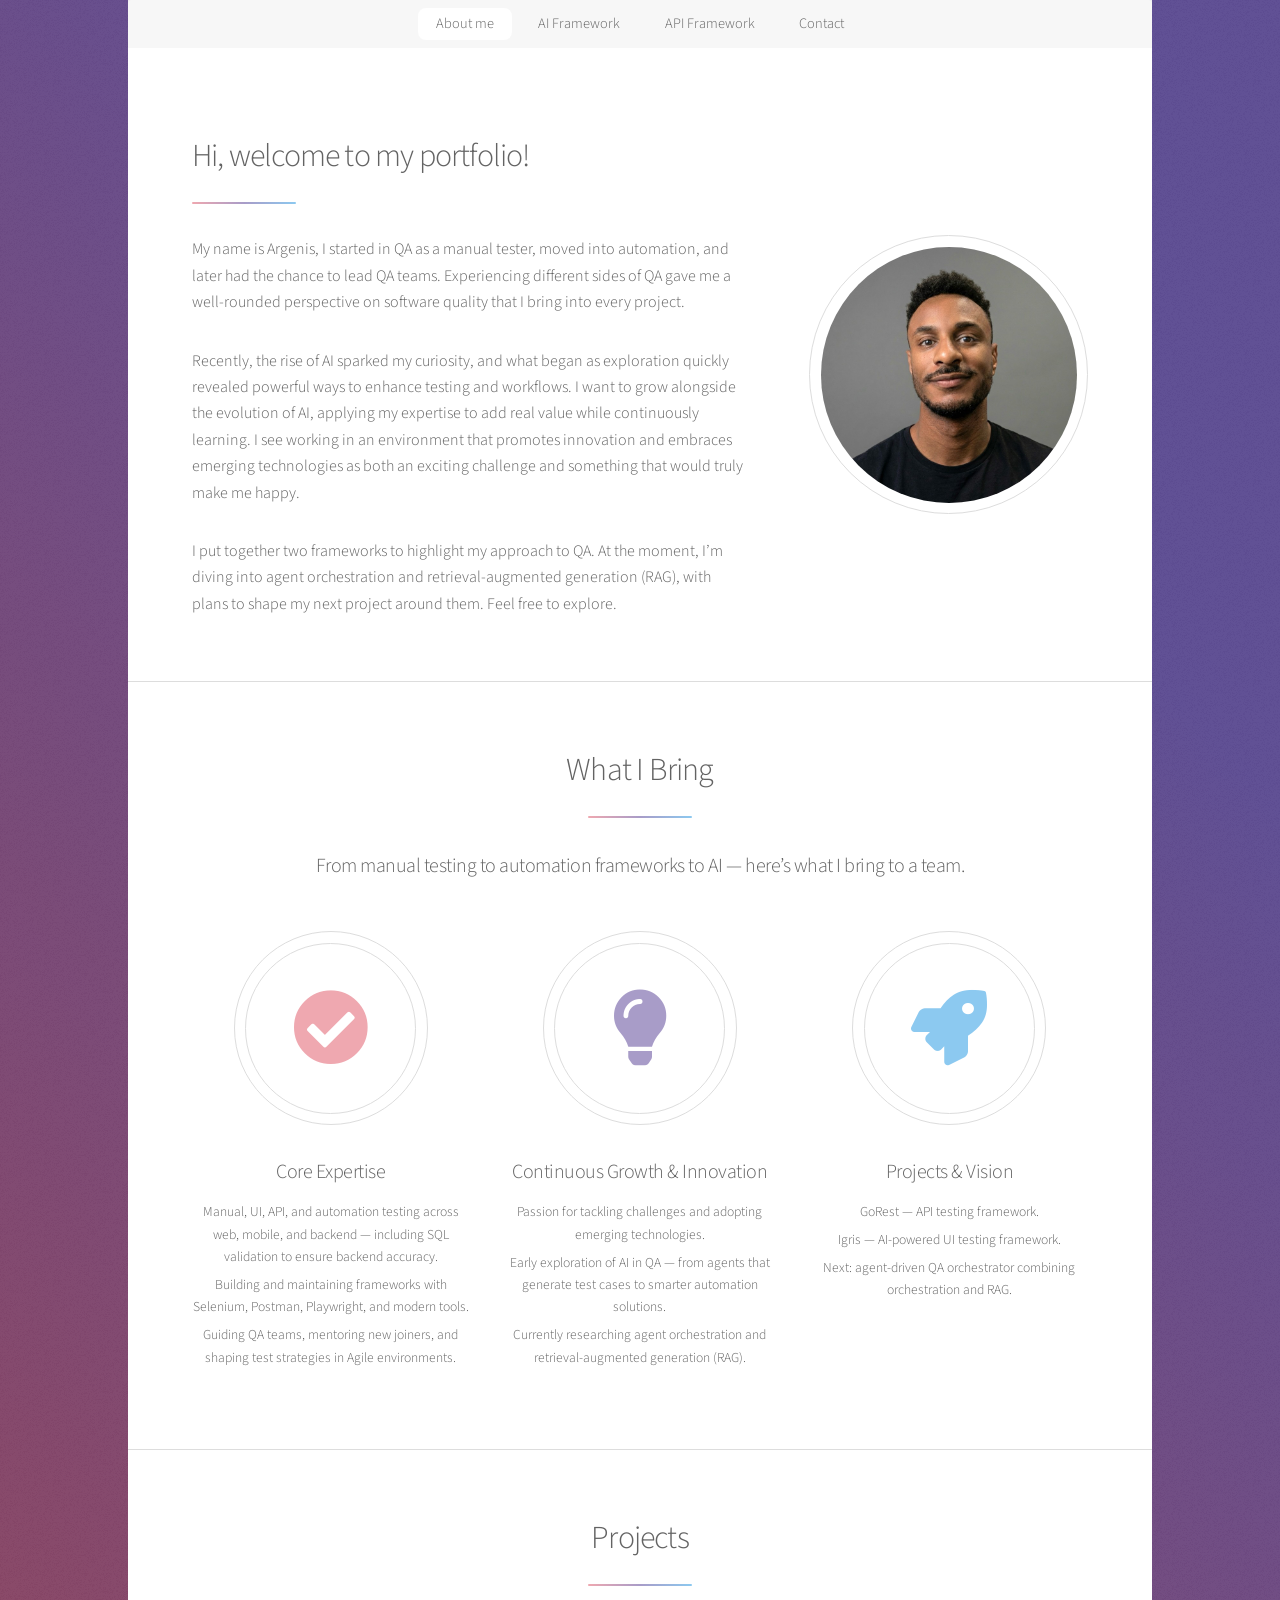
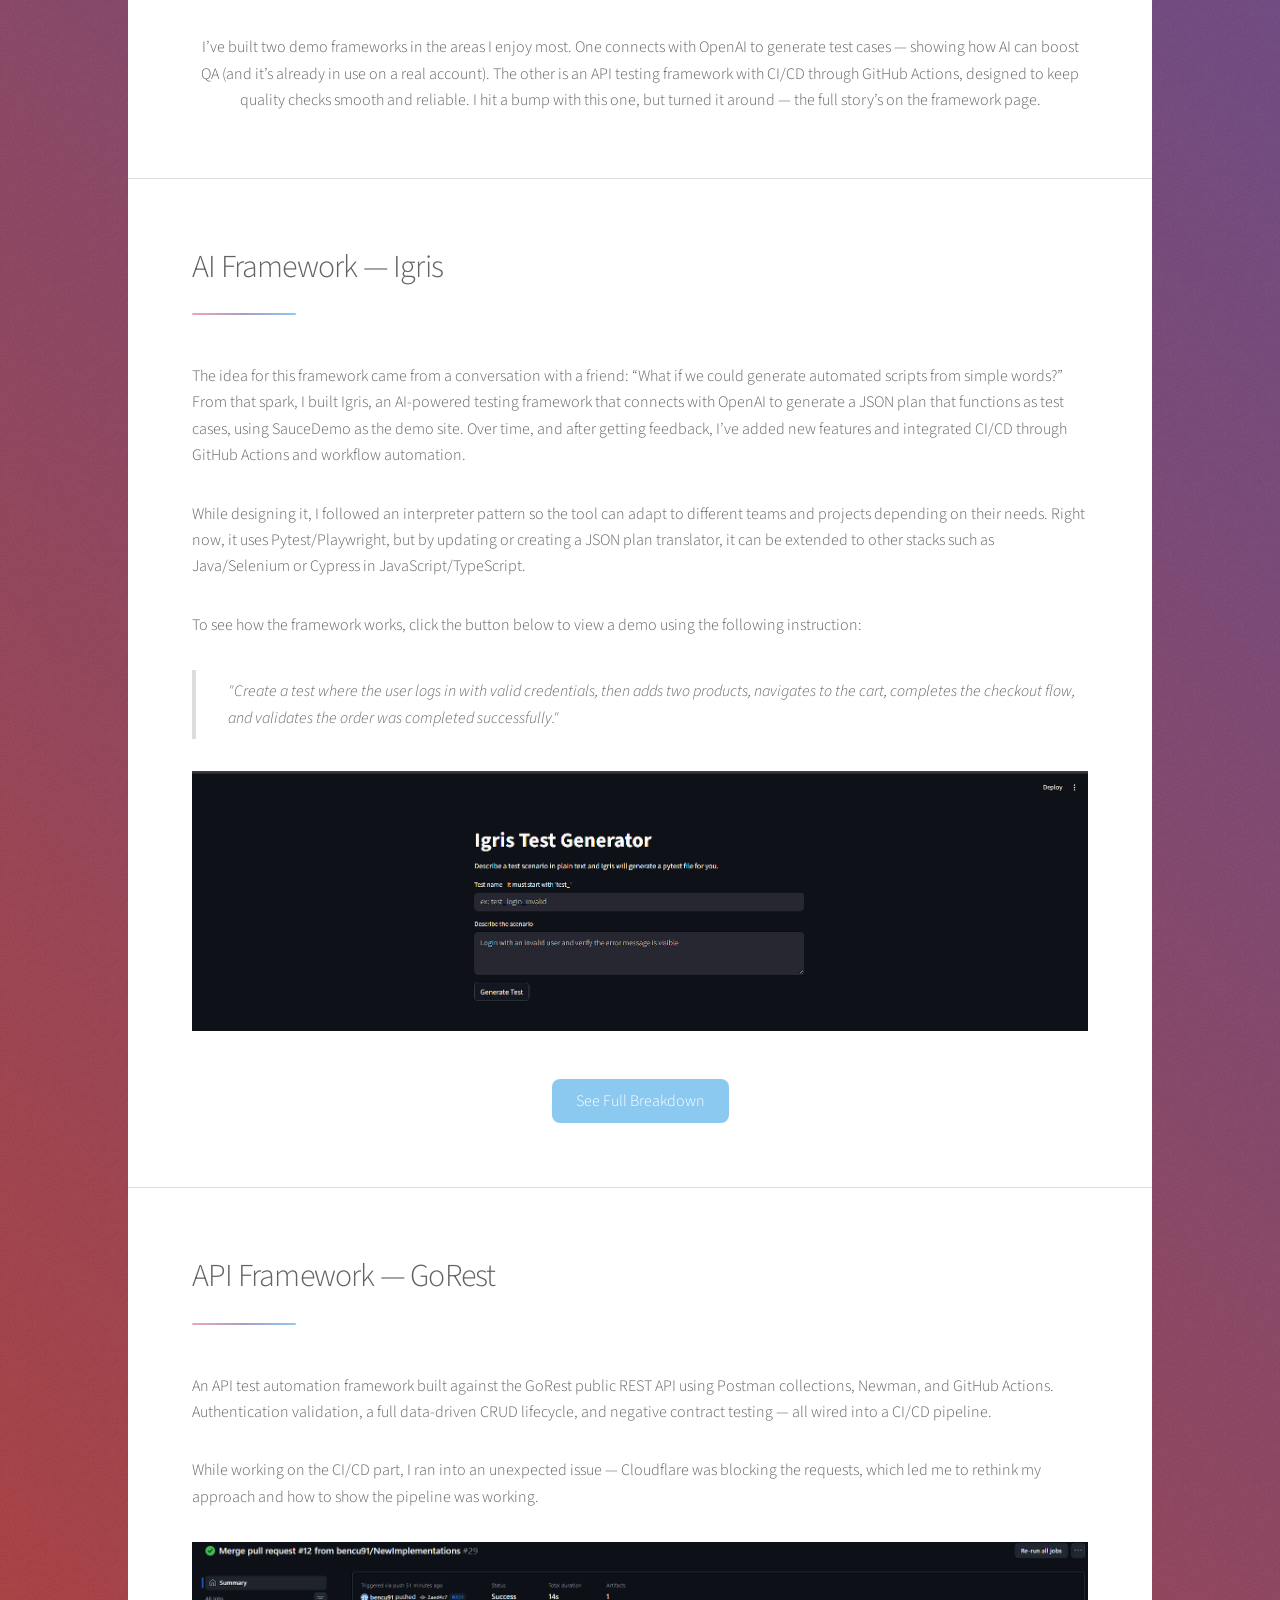
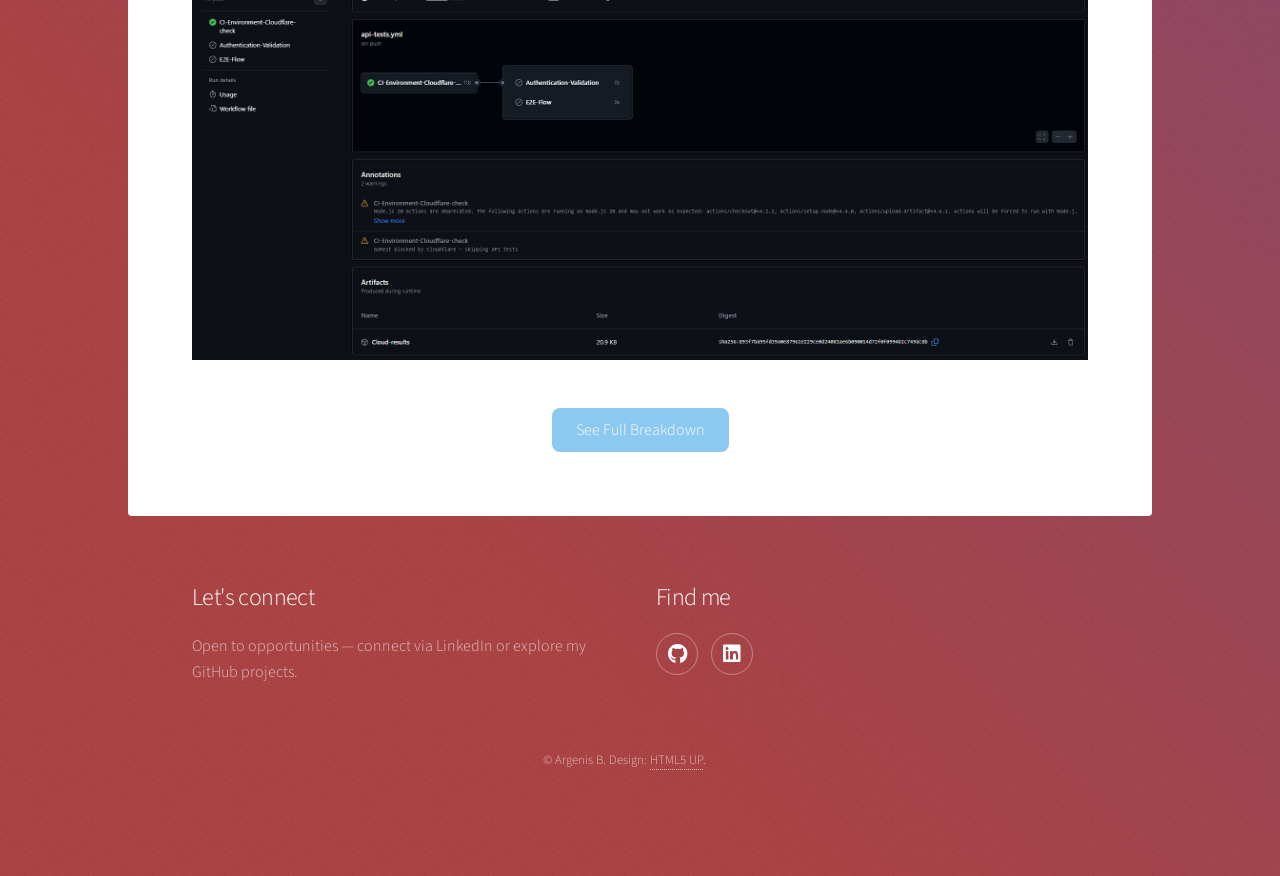
==== commit e701981f: "Small changes and rewording" ====
--- a/index.html
+++ b/index.html
@@ -28,7 +28,7 @@
 							<li><a href="#intro" class="active">About me</a></li>
 							<li><a href="#ai-framework">AI Framework</a></li>
 							<li><a href="#api-framework">API Framework</a></li>
-							<li><a href="#cta">Contact</a></li>
+							<li><a href="#footer">Contact</a></li>
 						</ul>
 					</nav>
 
@@ -89,8 +89,9 @@
 						<section class="main special">
 							<header class="major">
 								<h2>Projects</h2>
+							</header>
 								<p>I’ve built two demo frameworks in the areas I enjoy most. One connects with OpenAI to generate test cases — showing how AI can boost QA (and it’s already in use on a real account). The other is an API testing framework with CI/CD through GitHub Actions, designed to keep quality checks smooth and reliable. I hit a bump with this one, but turned it around — the full story’s on the framework page.</p>
-							</header>
+							
 						</section>
 
 						<!-- Igris Demo Walkthrough -->
@@ -128,12 +129,12 @@
 								<footer class="major">
 									<ul class="actions special">
 										<li><a href="API_Framework.html" class="button primary">See Full Breakdown</a></li>
-										<li><a href="https://github.com/bencu91/API_Demo_GoRest" class="button">View on GitHub</a></li>
+										<!-- <li><a href="https://github.com/bencu91/API_Demo_GoRest" class="button">View on GitHub</a></li> -->
 									</ul>
 								</footer>
 							</section>
 
-						<!-- Get Started -->
+						<!-- Get Started 
 							<section id="cta" class="main special">
 								<header class="major">
 									<h2>Congue imperdiet</h2>
@@ -146,7 +147,7 @@
 										<li><a href="generic.html" class="button">Learn More</a></li>
 									</ul>
 								</footer>
-							</section>
+							</section>-->
 
 					</div>
 
@@ -154,20 +155,19 @@
 					<footer id="footer">
 						<section>
 							<h2>Let's connect</h2>
-							<p>Open to senior QA and AI-in-QA opportunities. Feel free to reach out on LinkedIn or check out my work on GitHub.</p>
-						</section>
+							<p class="note">Open to opportunities — connect via LinkedIn or explore my GitHub projects.</p></section>
 						<section>
 							<h2>Find me</h2>
-							<dl class="alt">
+							<!-- <dl class="alt">
 								<dt>Email</dt>
 								<dd>Available on request</dd>
-							</dl>
+							</dl> -->
 							<ul class="icons">
 								<li><a href="https://github.com/bencu91" class="icon brands fa-github alt"><span class="label">GitHub</span></a></li>
 								<li><a href="https://linkedin.com/in/argenis-bennett" class="icon brands fa-linkedin alt"><span class="label">LinkedIn</span></a></li>
 							</ul>
 						</section>
-						<p class="copyright">&copy; Argenis. Design: <a href="https://html5up.net">HTML5 UP</a>.</p>
+						<p class="copyright">&copy; Argenis B. Design: <a href="https://html5up.net">HTML5 UP</a>.</p>
 					</footer>
 
 			</div>
@@ -180,7 +180,7 @@
 			<script src="assets/js/breakpoints.min.js"></script>
 			<script src="assets/js/util.js"></script>
 			<script src="assets/js/main.js"></script>
-		<script src="assets/js/lightbox.js"></script>
+			<script src="assets/js/lightbox.js"></script>
 
 	</body>
 </html>
--- a/assets/css/main.css
+++ b/assets/css/main.css
@@ -97,15 +97,13 @@
 	*, *:before, *:after {
 		box-sizing: inherit;
 	}
-
 	body {
 		background-color: #935d8c;
-		background-image: url("images/overlay.png"), -moz-linear-gradient(45deg, #e37682 15%, #5f4d93 85%);
-		background-image: url("images/overlay.png"), -webkit-linear-gradient(45deg, #e37682 15%, #5f4d93 85%);
-		background-image: url("images/overlay.png"), -ms-linear-gradient(45deg, #e37682 15%, #5f4d93 85%);
-		background-image: url("images/overlay.png"), linear-gradient(45deg, #e37682 15%, #5f4d93 85%);
-	}
-
+		background-image: url("images/overlay.png"), -moz-linear-gradient(45deg, #AB3F3F 15%, #5f4d93 85%);
+		background-image: url("images/overlay.png"), -webkit-linear-gradient(45deg, #AB3F3F 15%, #5f4d93 85%);
+		background-image: url("images/overlay.png"), -ms-linear-gradient(45deg, #AB3F3F 15%, #5f4d93 85%);
+		background-image: url("images/overlay.png"), linear-gradient(45deg, #AB3F3F 15%, #5f4d93 85%);
+}
 		body.is-preload *, body.is-preload *:before, body.is-preload *:after {
 			-moz-animation: none !important;
 			-webkit-animation: none !important;
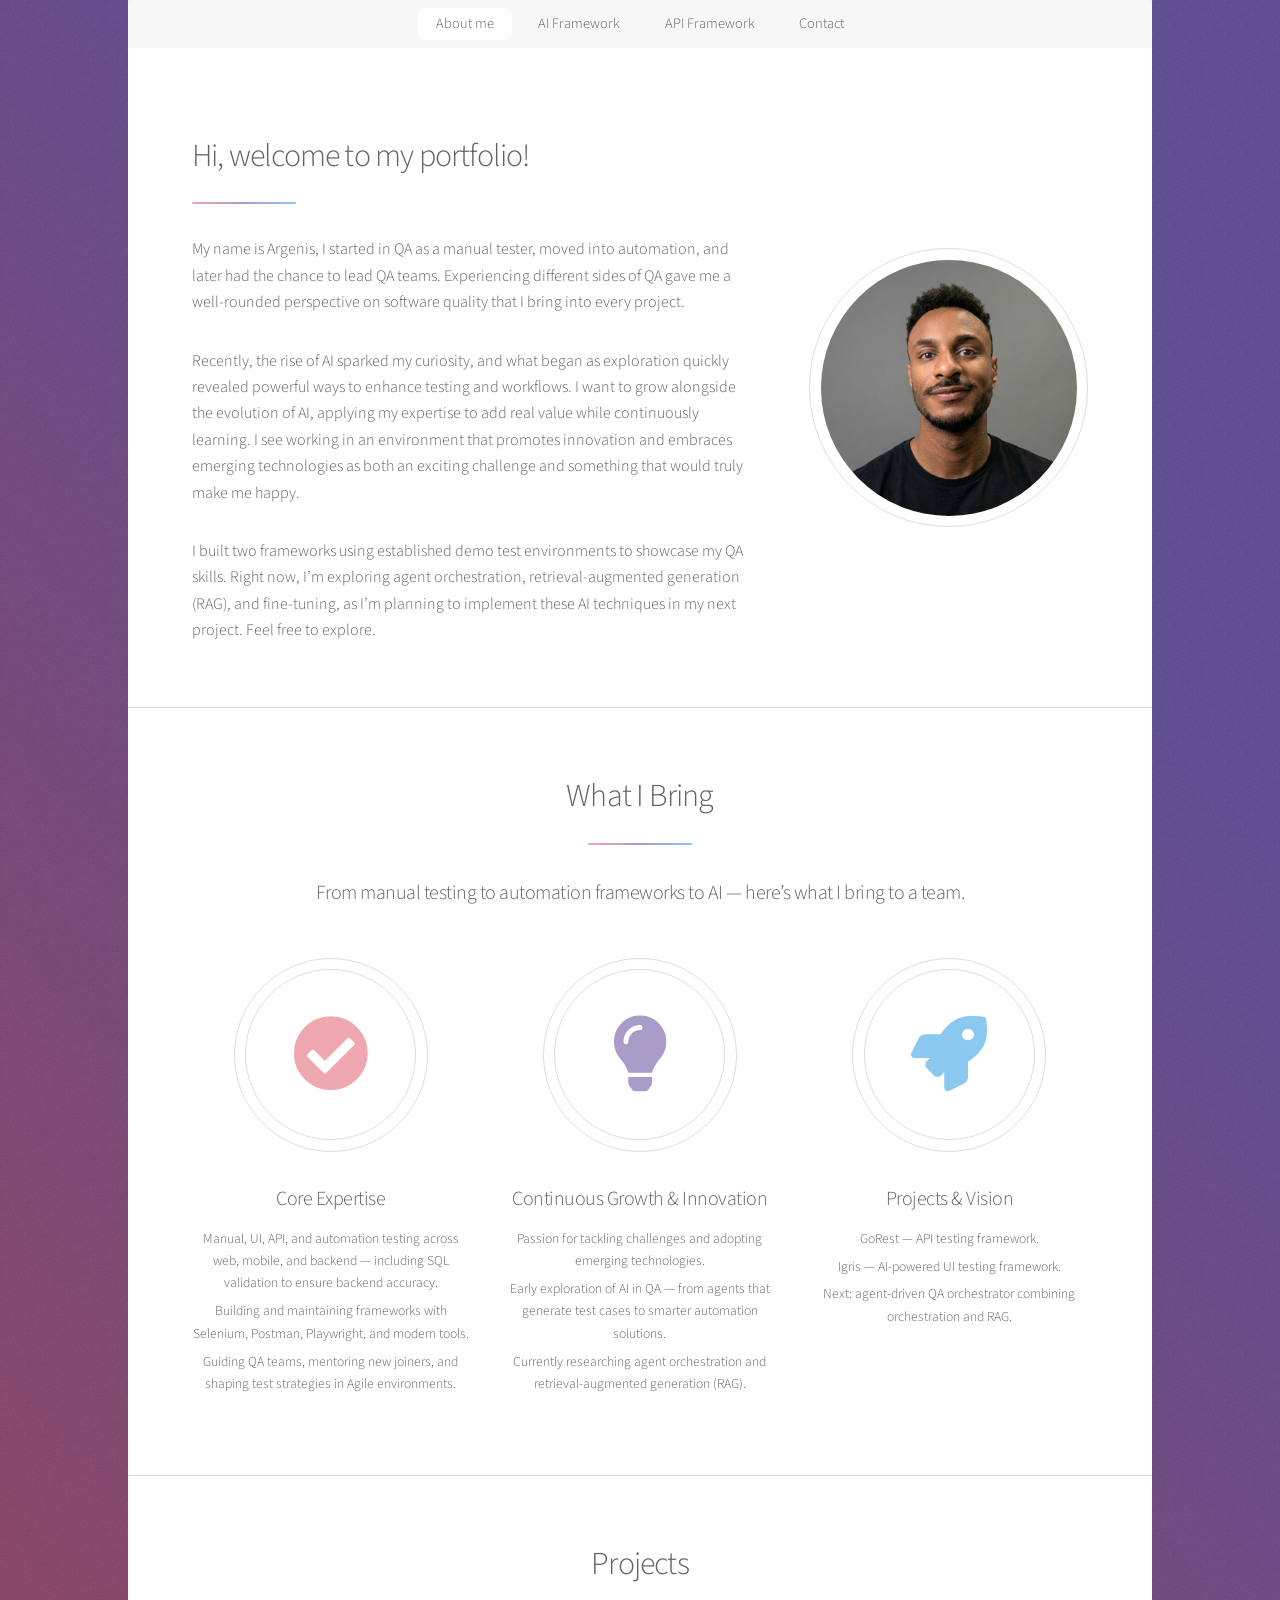
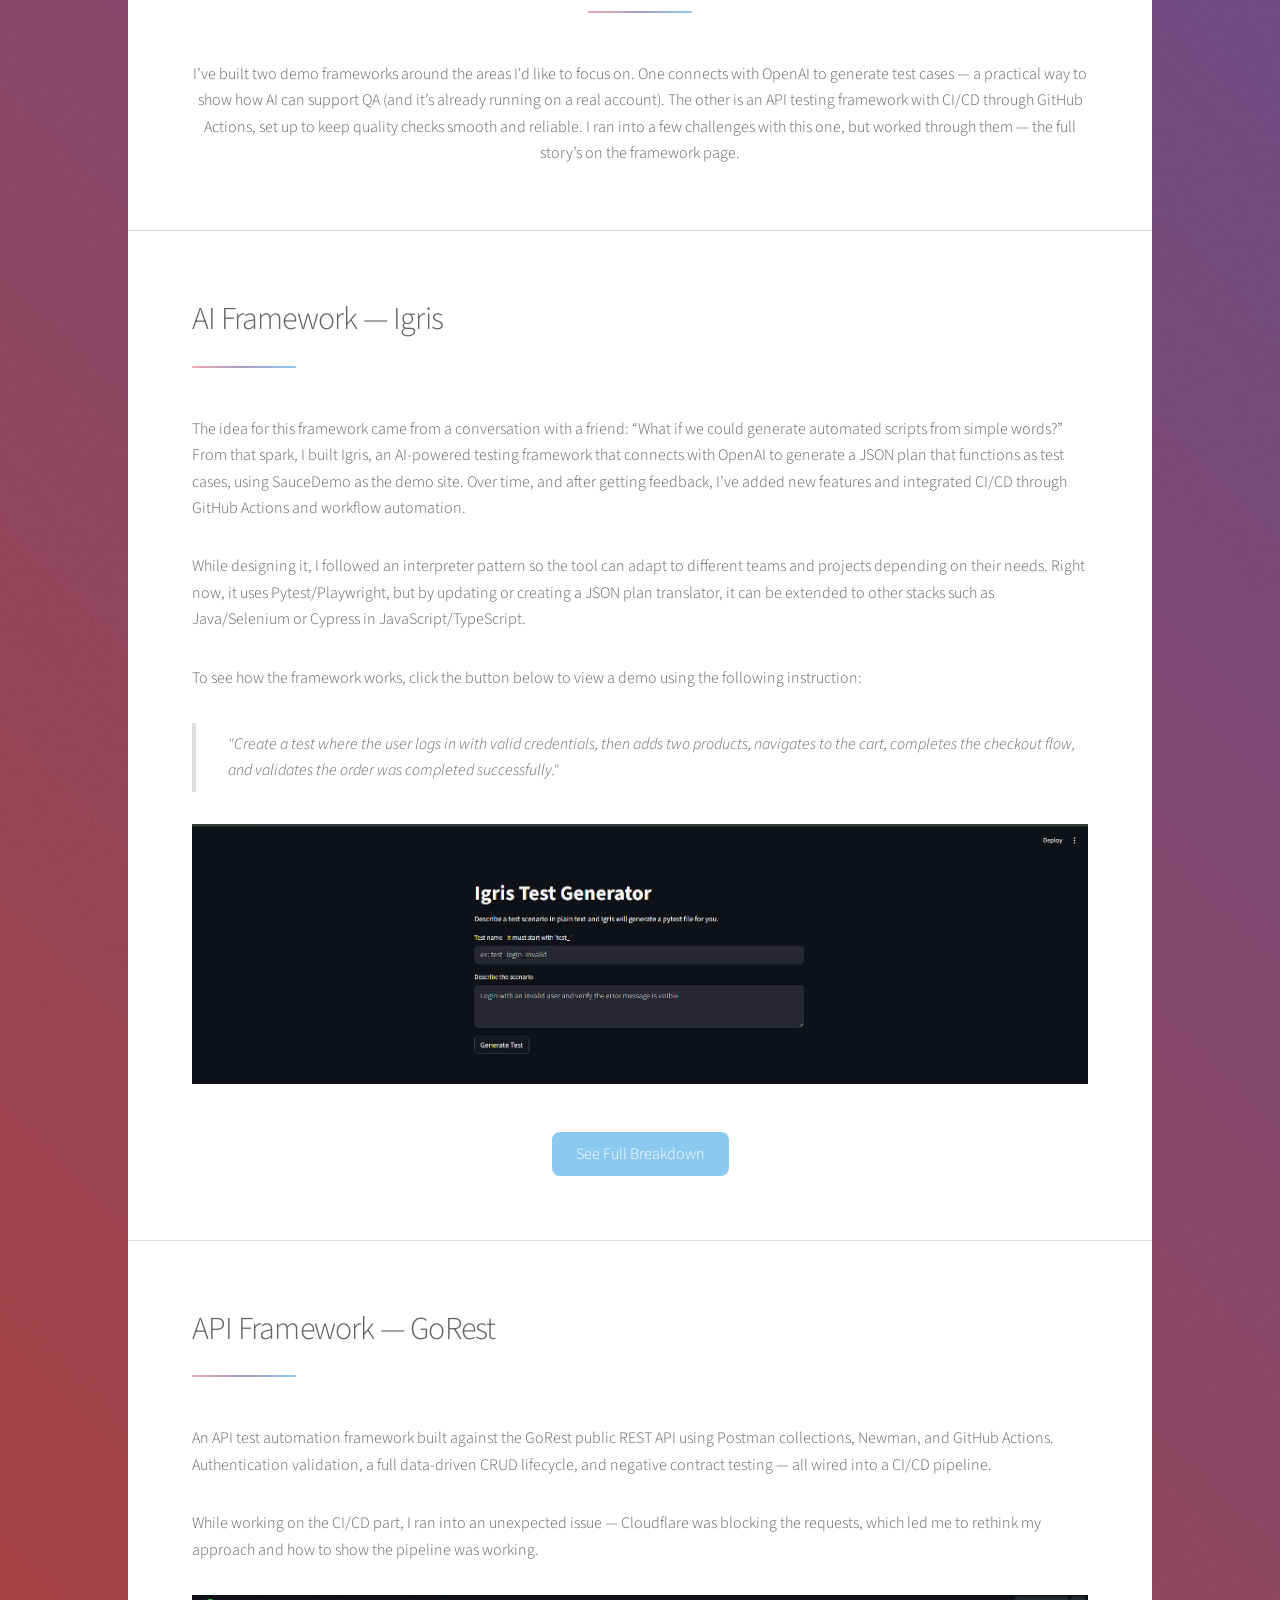
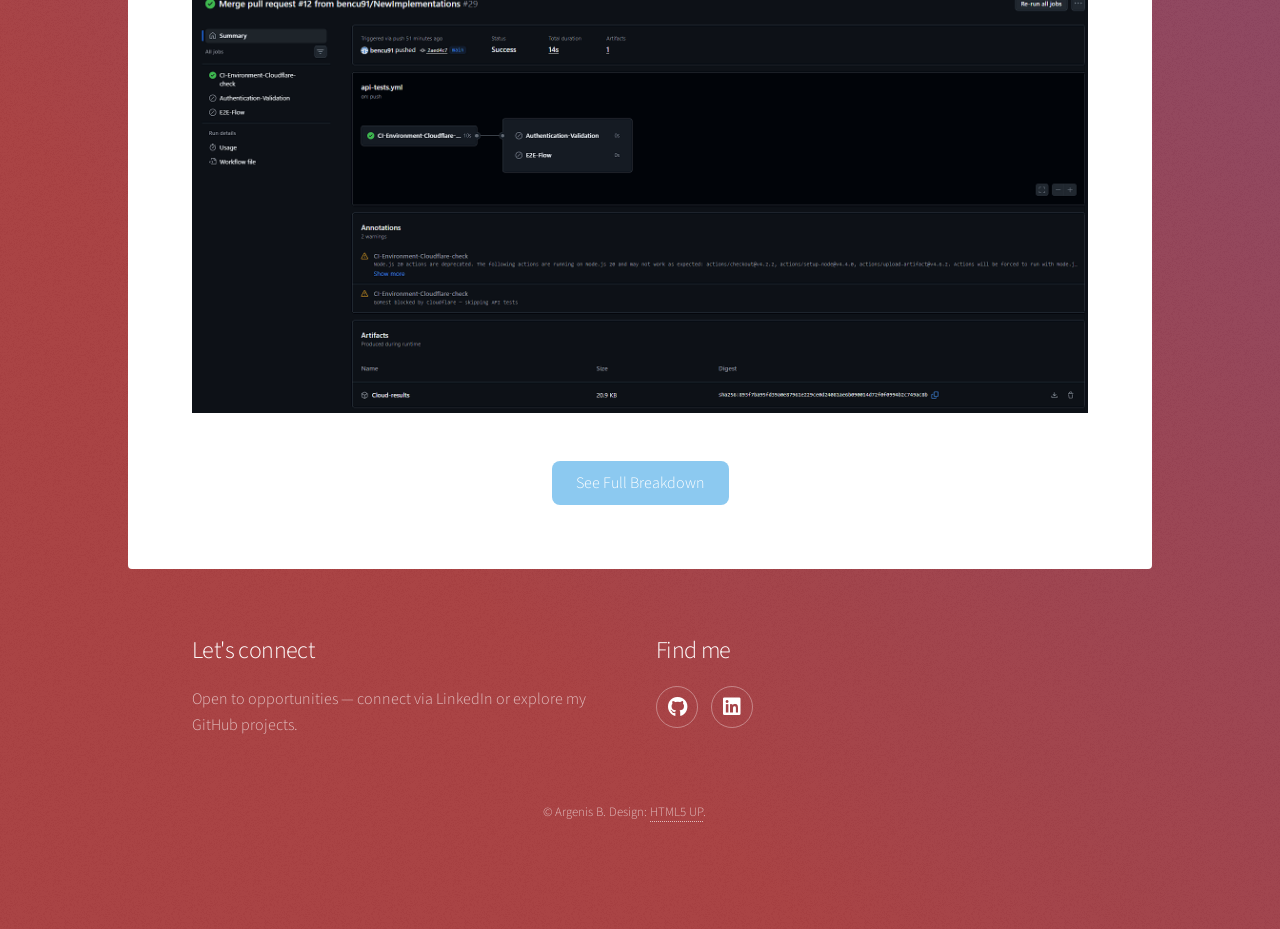
==== commit 8e5f6050: "Index rewording" ====
--- a/index.html
+++ b/index.html
@@ -45,7 +45,7 @@
 										<p>My name is Argenis, I started in QA as a manual tester, moved into automation, and later had the chance to lead QA teams. Experiencing different sides of QA gave me a well-rounded perspective on software quality that I bring into every project.</p>
 										<p>Recently, the rise of AI sparked my curiosity, and what began as exploration quickly revealed powerful ways to enhance testing and workflows. I want to grow alongside the evolution of AI, applying my expertise to add real value while continuously learning. I see working in an environment that promotes innovation and embraces emerging technologies as both an exciting challenge and something that would truly make me happy.</p>
 										<!-- <p>Recently, the rise of AI sparked my curiosity, and what began as exploration quickly revealed powerful ways to enhance testing and workflows.I want to grow alongside the evolution of AI, applying my expertise while continuously learning. Working in an environment that promotes innovation and embraces emerging technologies is what truly makes me happy.</p> -->
-										<p>I put together two frameworks to highlight my approach to QA. At the moment, I’m diving into agent orchestration and retrieval‑augmented generation (RAG), with plans to shape my next project around them. Feel free to explore.</p>
+										<p>I built two frameworks using established demo test environments to showcase my QA skills. Right now, I’m exploring agent orchestration, retrieval‑augmented generation (RAG), and fine‑tuning, as I’m planning to implement these AI techniques in my next project. Feel free to explore.</p>
 										<!--<ul class="actions">
 											<li><a href="https://www.linkedin.com/in/argenis-bennett-976028137/" class="button">Check my LinkedIn</a></li>
 										</ul> -->
@@ -90,7 +90,7 @@
 							<header class="major">
 								<h2>Projects</h2>
 							</header>
-								<p>I’ve built two demo frameworks in the areas I enjoy most. One connects with OpenAI to generate test cases — showing how AI can boost QA (and it’s already in use on a real account). The other is an API testing framework with CI/CD through GitHub Actions, designed to keep quality checks smooth and reliable. I hit a bump with this one, but turned it around — the full story’s on the framework page.</p>
+								<p>I’ve built two demo frameworks around the areas I'd like to focus on. One connects with OpenAI to generate test cases — a practical way to show how AI can support QA (and it’s already running on a real account). The other is an API testing framework with CI/CD through GitHub Actions, set up to keep quality checks smooth and reliable. I ran into a few challenges with this one, but worked through them — the full story’s on the framework page.</p>
 							
 						</section>
 
